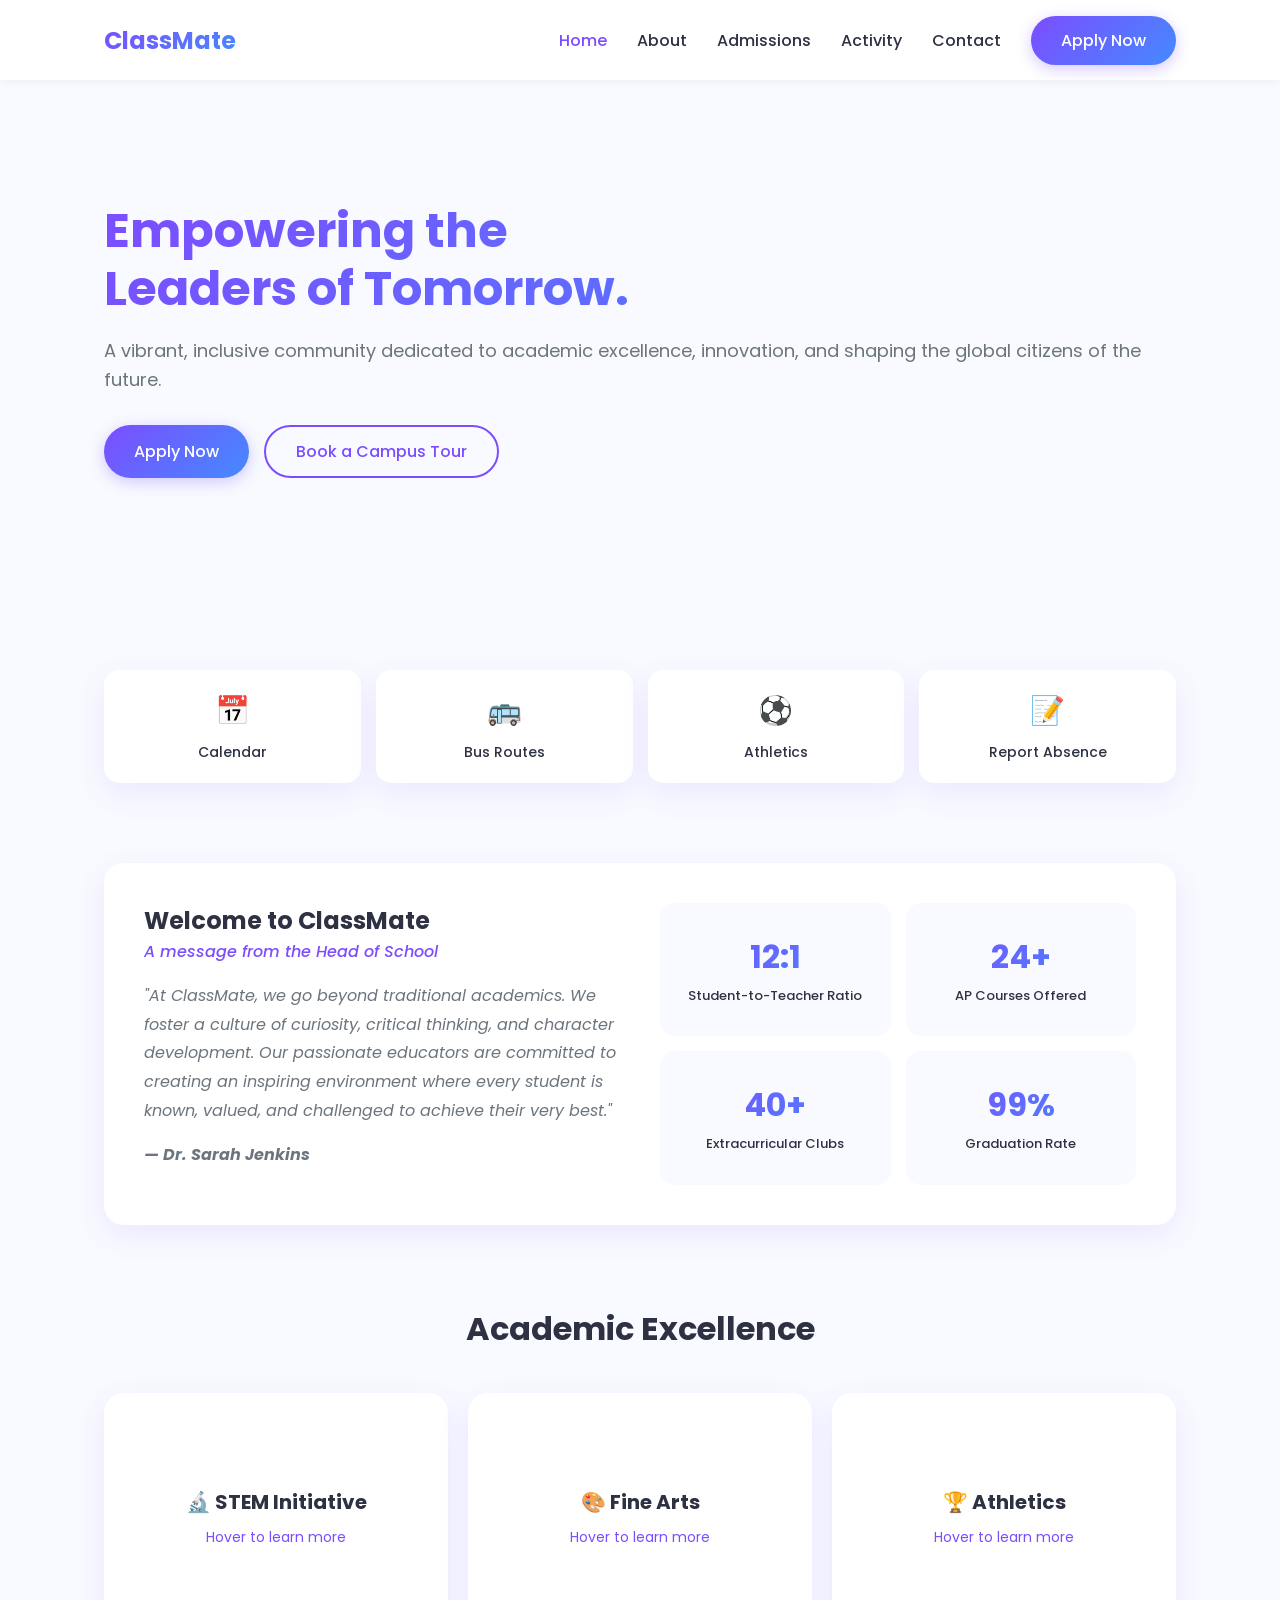
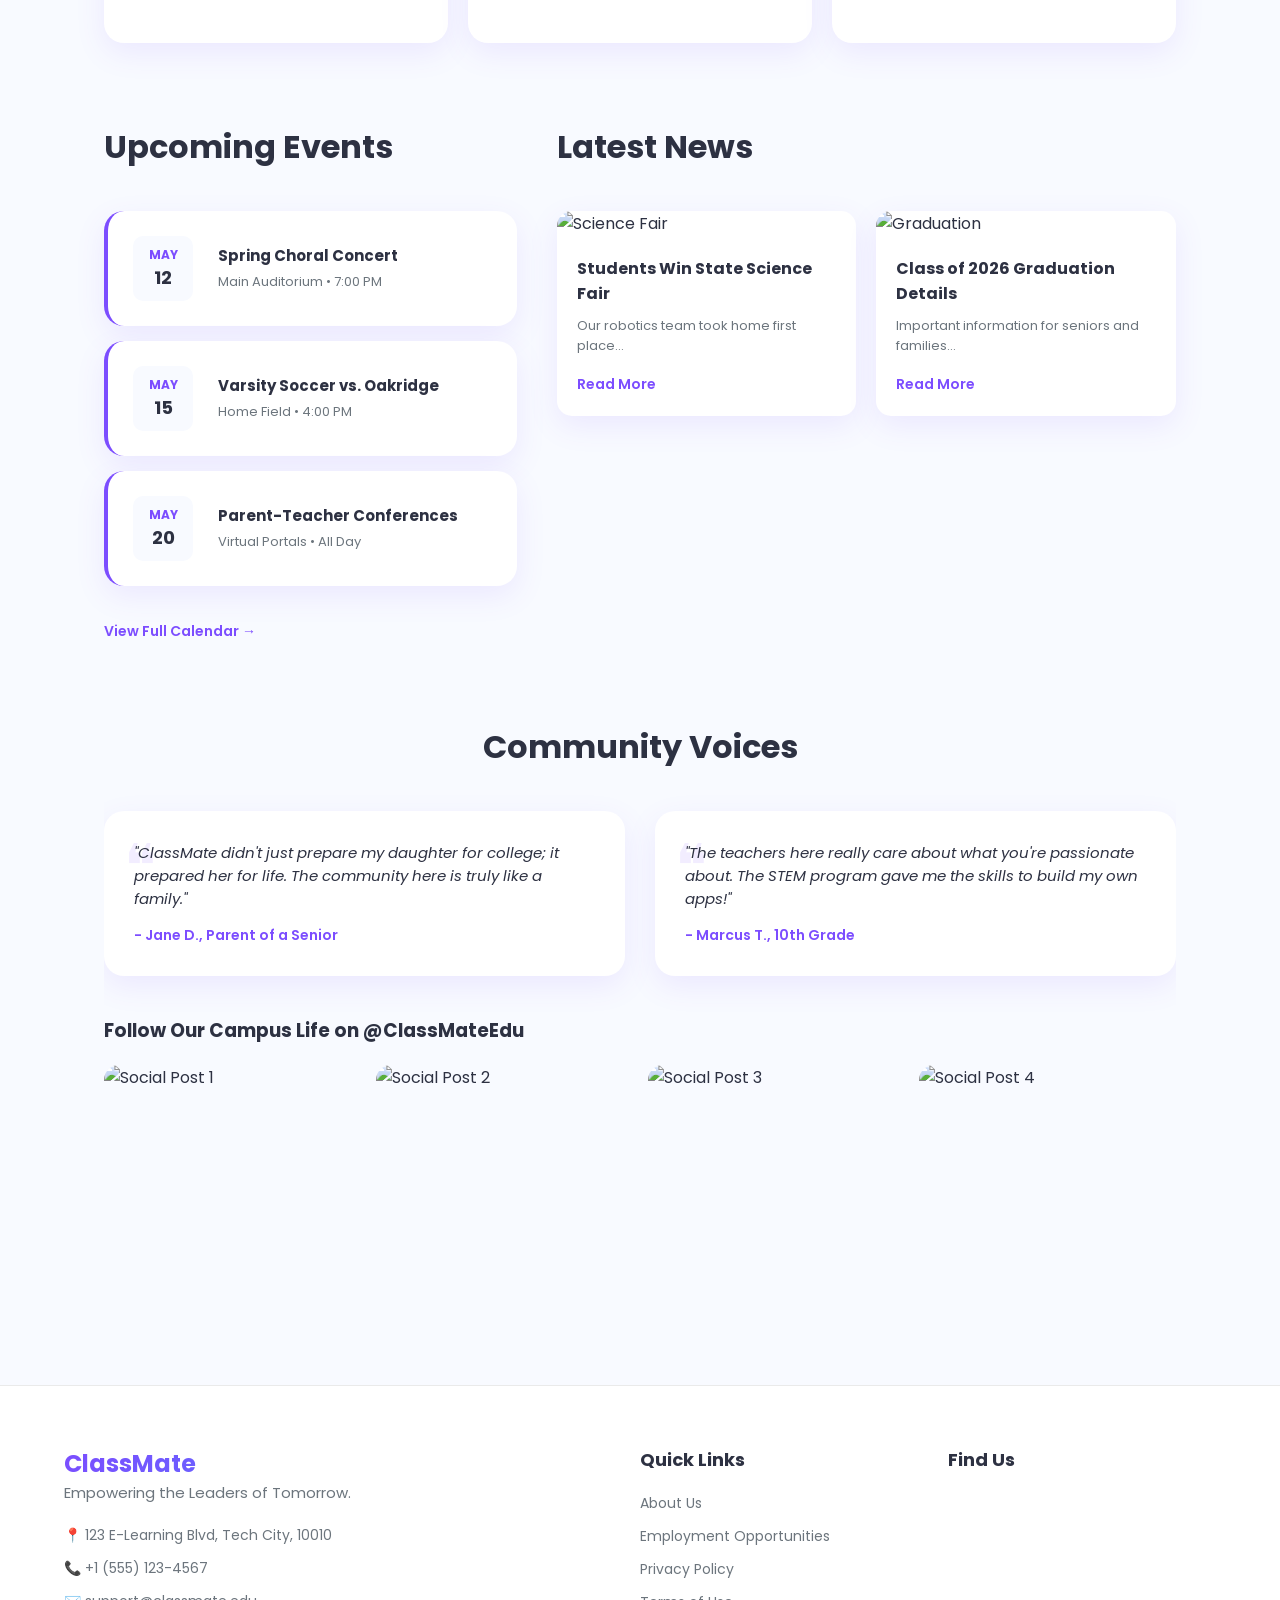
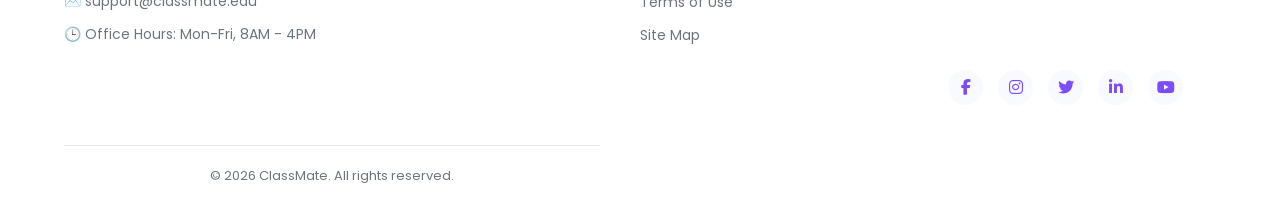
==== index.html @ 951ddb92 "Add files via upload" ====
<!DOCTYPE html>
<html lang="en">
<head>
    <meta charset="UTF-8">
    <meta name="viewport" content="width=device-width, initial-scale=1.0">
    <title>ClassMate | Home</title>
    <link href="https://fonts.googleapis.com/css2?family=Poppins:wght@300;400;500;600;700&display=swap" rel="stylesheet">
    <link rel="stylesheet" href="https://cdnjs.cloudflare.com/ajax/libs/font-awesome/6.4.0/css/all.min.css">
    <link rel="stylesheet" href="style.css">
</head>
<body>

    <header>
        
        
        <div class="main-nav">
            <a href="index.html" class="logo">ClassMate</a><br><br>
            <nav>
                <div class="hamburger" onclick="toggleMenu()">
                    <span></span><span></span><span></span>
                </div>
                <ul id="nav-menu">
                    <br><br><li><a href="index.html" class="nav-link active-link">Home</a></li>
                    <li><a href="about.html" class="nav-link">About</a></li>
                    <li><a href="apply.html" class="nav-link">Admissions</a></li>
                    <li><a href="activity.html" class="nav-link">Activity</a></li>
                    <li><a href="contact.html" class="nav-link">Contact</a></li>
                    <li><a href="apply.html" class="btn btn-primary">Apply Now</a></li>
                </ul>
            </nav>
        </div>
    </header>

    <main class="page-content">
        
        <section class="hero">
            <div class="hero-content">
                
                <br>
                <br>
                <h1>Empowering the<br>Leaders of Tomorrow.</h1>
                <p>A vibrant, inclusive community dedicated to academic excellence, innovation, and shaping the global citizens of the future.</p>
                <div class="hero-buttons">
                    <a href="apply.html" class="btn btn-primary">Apply Now</a>
                    <a href="contact.html" class="btn btn-outline">Book a Campus Tour</a>
                </div>
            </div>
          
        </section>

        <section class="quick-links-section">
            <div class="quick-links-grid">
                <a href="#" class="quick-link-card">
                    <span class="icon">📅</span>
                    <span>Calendar</span>
                </a>
                
                <a href="#" class="quick-link-card">
                    <span class="icon">🚌</span>
                    <span>Bus Routes</span>
                </a>
                <a href="#" class="quick-link-card">
                    <span class="icon">⚽</span>
                    <span>Athletics</span>
                </a>
                <a href="#" class="quick-link-card">
                    <span class="icon">📝</span>
                    <span>Report Absence</span>
                </a>
            </div>
        </section>

        <section class="welcome-stats-section">
            <div class="welcome-container">
                <div class="welcome-text-box">
                    <h2>Welcome to ClassMate</h2>
                    <p class="subtitle">A message from the Head of School</p>
                    <p>"At ClassMate, we go beyond traditional academics. We foster a culture of curiosity, critical thinking, and character development. Our passionate educators are committed to creating an inspiring environment where every student is known, valued, and challenged to achieve their very best."</p>
                    <p><strong>— Dr. Sarah Jenkins</strong></p>
                </div>
                <div class="stats-grid">
                    <div class="stat-card">
                        <h3>12:1</h3>
                        <p>Student-to-Teacher Ratio</p>
                    </div>
                    <div class="stat-card">
                        <h3>24+</h3>
                        <p>AP Courses Offered</p>
                    </div>
                    <div class="stat-card">
                        <h3>40+</h3>
                        <p>Extracurricular Clubs</p>
                    </div>
                    <div class="stat-card">
                        <h3>99%</h3>
                        <p>Graduation Rate</p>
                    </div>
                </div>
            </div>
        </section>

        <section class="programs-section">
            <h2 class="section-title">Academic Excellence</h2>
            <div class="programs-grid">
                <div class="flip-card">
                    <div class="flip-card-inner">
                        <div class="flip-card-front">
                            <h3>🔬 STEM Initiative</h3>
                            <p>Hover to learn more</p>
                        </div>
                        <div class="flip-card-back">
                            <p>State-of-the-art robotics labs, advanced coding classes, and integrated science curriculums preparing students for the tech-driven world.</p>
                        </div>
                    </div>
                </div>
                <div class="flip-card">
                    <div class="flip-card-inner">
                        <div class="flip-card-front">
                            <h3>🎨 Fine Arts</h3>
                            <p>Hover to learn more</p>
                        </div>
                        <div class="flip-card-back">
                            <p>Award-winning theater programs, digital design studios, and comprehensive music education to nurture creative expression.</p>
                        </div>
                    </div>
                </div>
                <div class="flip-card">
                    <div class="flip-card-inner">
                        <div class="flip-card-front">
                            <h3>🏆 Athletics</h3>
                            <p>Hover to learn more</p>
                        </div>
                        <div class="flip-card-back">
                            <p>Championship-winning teams, modern turf fields, and a focus on sportsmanship, teamwork, and physical wellness.</p>
                        </div>
                    </div>
                </div>
            </div>
        </section>

        <section class="news-events-section">
            <div class="news-events-container">
                <div class="events-col">
                    <h2 class="section-title" style="text-align: left;">Upcoming Events</h2>
                    <div class="event-item">
                        <div class="event-date">
                            <span class="month">MAY</span>
                            <span class="day">12</span>
                        </div>
                        <div class="event-details">
                            <h4>Spring Choral Concert</h4>
                            <p>Main Auditorium • 7:00 PM</p>
                        </div>
                    </div>
                    <div class="event-item">
                        <div class="event-date">
                            <span class="month">MAY</span>
                            <span class="day">15</span>
                        </div>
                        <div class="event-details">
                            <h4>Varsity Soccer vs. Oakridge</h4>
                            <p>Home Field • 4:00 PM</p>
                        </div>
                    </div>
                    <div class="event-item">
                        <div class="event-date">
                            <span class="month">MAY</span>
                            <span class="day">20</span>
                        </div>
                        <div class="event-details">
                            <h4>Parent-Teacher Conferences</h4>
                            <p>Virtual Portals • All Day</p>
                        </div>
                    </div>
                    <a href="#" class="read-more mt-20">View Full Calendar →</a>
                </div>

                <div class="news-col">
                    <h2 class="section-title" style="text-align: left;">Latest News</h2>
                    <div class="news-grid-small">
                        <div class="news-card">
                            <img src="https://images.unsplash.com/photo-1509062522246-3755977927d7?ixlib=rb-4.0.3&w=400&q=80" alt="Science Fair">
                            <div class="news-card-content">
                                <h4>Students Win State Science Fair</h4>
                                <p>Our robotics team took home first place...</p>
                                <a href="#" class="read-more">Read More</a>
                            </div>
                        </div>
                        <div class="news-card">
                            <img src="https://images.unsplash.com/photo-1544928147-79a2dbc1f389?ixlib=rb-4.0.3&w=400&q=80" alt="Graduation">
                            <div class="news-card-content">
                                <h4>Class of 2026 Graduation Details</h4>
                                <p>Important information for seniors and families...</p>
                                <a href="#" class="read-more">Read More</a>
                            </div>
                        </div>
                    </div>
                </div>
            </div>
        </section>

        <section id="student-life" class="social-proof-section">
            <h2 class="section-title">Community Voices</h2>
            <div class="testimonials-grid">
                <div class="testimonial-card">
                    <p class="quote">"ClassMate didn't just prepare my daughter for college; it prepared her for life. The community here is truly like a family."</p>
                    <p class="author">- Jane D., Parent of a Senior</p>
                </div>
                <div class="testimonial-card">
                    <p class="quote">"The teachers here really care about what you're passionate about. The STEM program gave me the skills to build my own apps!"</p>
                    <p class="author">- Marcus T., 10th Grade</p>
                </div>
            </div>

            <div class="social-feed">
                <h3>Follow Our Campus Life on @ClassMateEdu</h3>
                <div class="social-gallery">
                    <img src="https://images.unsplash.com/photo-1522202176988-66273c2fd55f?ixlib=rb-4.0.3&w=300&q=80" alt="Social Post 1">
                    <img src="https://images.unsplash.com/photo-1511632765486-a01980e01a18?ixlib=rb-4.0.3&w=300&q=80" alt="Social Post 2">
                    <img src="https://images.unsplash.com/photo-1526948128573-703ee1aeb6fa?ixlib=rb-4.0.3&w=300&q=80" alt="Social Post 3">
                    <img src="https://images.unsplash.com/photo-1427504494785-3a9ca7044f45?ixlib=rb-4.0.3&w=300&q=80" alt="Social Post 4">
                </div>
            </div>
        </section>
    </main>

    <footer class="main-footer">
        <div class="footer-container">
            <div class="footer-col">
                <div class="logo footer-logo">ClassMate</div>
                <p>Empowering the Leaders of Tomorrow.</p>
                <ul class="footer-contact mt-20">
                    <li>📍 123 E-Learning Blvd, Tech City, 10010</li>
                    <li>📞 +1 (555) 123-4567</li>
                    <li>✉️ support@classmate.edu</li>
                    <li>🕒 Office Hours: Mon-Fri, 8AM - 4PM</li>
                </ul>
            </div>

            <div class="footer-col">
                <h3>Quick Links</h3>
                <ul class="footer-links">
                    <li><a href="about.html">About Us</a></li>
                    <li><a href="apply.html">Employment Opportunities</a></li>
                    <li><a href="#">Privacy Policy</a></li>
                    <li><a href="#">Terms of Use</a></li>
                    <li><a href="#">Site Map</a></li>
                </ul>
            </div>

            <div class="footer-col">
                <h3>Find Us</h3>
                <div class="map-container">
                    <iframe src="https://www.google.com/maps/embed?pb=!1m18!1m12!1m3!1d3022.1!2d-73.98!3d40.75!2m3!1f0!2f0!3f0!3m2!1i1024!2i768!4f13.1!3m3!1m2!1s0x0%3A0x0!2zNDDCsDQ1JzAwLjAiTiA3M8KwNTgnMDAuMCJX!5e0!3m2!1sen!2sus!4v1600000000000!5m2!1sen!2sus" width="100%" height="150" style="border:0; border-radius: 10px;" allowfullscreen="" loading="lazy"></iframe>
               
                <div class="social-icons mt-20">
                    <a href="https://facebook.com/your-school-page" target="_blank" rel="noopener noreferrer" class="social-icon" aria-label="Facebook"><i class="fab fa-facebook-f"></i></a>
                    
                    <a href="https://instagram.com/your-school-profile" target="_blank" rel="noopener noreferrer" class="social-icon" aria-label="Instagram"><i class="fab fa-instagram"></i></a>
                    
                    <a href="https://twitter.com/your-school-profile" target="_blank" rel="noopener noreferrer" class="social-icon" aria-label="Twitter"><i class="fab fa-twitter"></i></a>
                    
                    <a href="https://linkedin.com/company/your-school-page" target="_blank" rel="noopener noreferrer" class="social-icon" aria-label="LinkedIn"><i class="fab fa-linkedin-in"></i></a>
                    
                    <a href="https://youtube.com/c/your-school-channel" target="_blank" rel="noopener noreferrer" class="social-icon" aria-label="YouTube"><i class="fab fa-youtube"></i></a>
                </div>
            </div>
        </div>
        <div class="footer-bottom">
            © 2026 ClassMate. All rights reserved.
        </div>
    </footer>

    <script src="script.js"></script>
</body>
</html>
---- style.css ----
/* === CSS VARIABLES === */
:root {
    --primary: #7C4DFF;
    --secondary: #448AFF;
    --primary-dark: #5e35b1;
    --gradient: linear-gradient(135deg, var(--primary), var(--secondary));
    --bg-color: #F8FAFF;
    --text-dark: #2D3142;
    --text-light: #6C757D;
    --white: #FFFFFF;
    --shadow: 0 10px 30px rgba(124, 77, 255, 0.1);
    --shadow-hover: 0 15px 40px rgba(124, 77, 255, 0.2);
    --transition: all 0.3s ease;
}

/* === GLOBAL STYLES & LAYOUT FIXES === */
* {
    margin: 0;
    padding: 0;
    box-sizing: border-box;
    font-family: 'Poppins', sans-serif;
}

html, body {
    background-color: var(--bg-color);
    color: var(--text-dark);
    /* Strict overflow hiding prevents horizontal scrolling on mobile/iOS */
    overflow-x: hidden; 
    width: 100%;
    max-width: 100vw; 
    display: flex;
    flex-direction: column;
    min-height: 100vh;
}

img, iframe {
    max-width: 100%;
    height: auto;
}

a { text-decoration: none; color: inherit; }
ul { list-style: none; }
.mt-20 { margin-top: 20px; }

/* === BUTTONS === */
.btn {
    display: inline-flex;
    align-items: center;
    justify-content: center;
    padding: 12px 30px;
    border-radius: 50px;
    font-weight: 500;
    cursor: pointer;
    border: none;
    transition: var(--transition);
    text-align: center;
}

.btn-primary {
    background: var(--gradient);
    color: var(--white);
    box-shadow: 0 4px 15px rgba(124, 77, 255, 0.3);
}

.btn-primary:hover {
    transform: translateY(-3px);
    box-shadow: 0 8px 25px rgba(124, 77, 255, 0.5);
}

.btn-outline {
    background: transparent;
    color: var(--primary);
    border: 2px solid var(--primary);
}

.btn-outline:hover {
    background: var(--primary);
    color: var(--white);
}

/* === HEADER & NAVIGATION === */
header {
    position: fixed;
    top: 0;
    left: 0;
    width: 100%;
    z-index: 1000;
    background: rgba(255, 255, 255, 0.95);
    backdrop-filter: blur(10px);
    box-shadow: 0 2px 10px rgba(0, 0, 0, 0.05);
}

/* Utility Top Bar */
.top-bar {
    background: var(--primary-dark);
    color: var(--white);
    padding: 8px 5%;
    font-size: 13px;
}

.top-bar-content {
    display: flex;
    justify-content: space-between;
    align-items: center;
    max-width: 1200px;
    margin: 0 auto;
}

.lang-search span { margin-right: 15px; cursor: pointer; }
.portals a { margin-left: 15px; font-weight: 500; }
.portals a:hover { text-decoration: underline; }

/* Main Nav */
.main-nav {
    padding: 15px 5%;
    display: flex;
    justify-content: space-between;
    align-items: center;
    max-width: 1200px;
    margin: 0 auto;
}

.logo {
    font-size: 24px;
    font-weight: 700;
    background: var(--gradient);
    -webkit-background-clip: text;
    -webkit-text-fill-color: transparent;
}

nav ul { display: flex; gap: 30px; align-items: center; }
nav ul li a {
    font-weight: 500;
    color: var(--text-dark);
    transition: var(--transition);
}
nav ul li a:hover, nav ul li a.active-link { color: var(--primary); }

.hamburger {
    display: none;
    cursor: pointer;
    flex-direction: column;
    gap: 5px;
}
.hamburger span {
    width: 25px; height: 3px;
    background: var(--text-dark);
    border-radius: 5px;
    transition: var(--transition);
}

/* === MAIN CONTENT === */
main {
    flex-grow: 1;
    margin-top: 110px; /* Accounts for top bar + main nav on desktop */
    width: 100%;
}

.page-content {
    padding: 0 5% 40px 5%;
    max-width: 1200px;
    margin: 0 auto;
    animation: fadeIn 0.5s ease-in-out;
}

@keyframes fadeIn {
    from { opacity: 0; transform: translateY(10px); }
    to { opacity: 1; transform: translateY(0); }
}

.section-title {
    text-align: center;
    font-size: 32px;
    margin-bottom: 40px;
    color: var(--text-dark);
}

/* === 2. HERO SECTION === */
.hero {
    display: flex;
    align-items: center;
    justify-content: space-between;
    min-height: 70vh;
    position: relative;
    margin-bottom: 40px;
    gap: 40px; /* Prevents text from hitting image */
}

.hero-content { flex: 1; }
.hero-content h1 {
    font-size: 48px; line-height: 1.2;
    margin-bottom: 20px;
    background: var(--gradient);
    -webkit-background-clip: text;
    -webkit-text-fill-color: transparent;
}
.hero-content p {
    color: var(--text-light); font-size: 18px;
    margin-bottom: 30px; line-height: 1.6;
}
.hero-buttons { display: flex; gap: 15px; flex-wrap: wrap; }
.hero-image { flex: 1; display: flex; justify-content: center; width: 100%; }

.hero-img-container {
    width: 100%; 
    max-width: 550px; 
    border-radius: 20px;
    overflow: hidden;
    box-shadow: var(--shadow);
    transition: transform 0.3s ease;
}

.hero-img-container:hover {
    transform: translateY(-10px);
}

.hero-img-container img {
    width: 100%; 
    height: 100%;
    display: block;
    object-fit: cover;
}

/* === 3. QUICK LINKS === */
.quick-links-section { margin-bottom: 80px; }
.quick-links-grid {
    display: grid;
    /* Adapts perfectly to screen width */
    grid-template-columns: repeat(auto-fit, minmax(130px, 1fr));
    gap: 15px;
}
.quick-link-card {
    background: var(--white);
    padding: 20px 10px;
    border-radius: 15px;
    text-align: center;
    box-shadow: var(--shadow);
    transition: var(--transition);
    display: flex; flex-direction: column; align-items: center; justify-content: center;
    font-weight: 500; color: var(--text-dark);
    font-size: 14px;
}
.quick-link-card .icon { font-size: 28px; margin-bottom: 10px; }
.quick-link-card:hover {
    transform: translateY(-5px);
    box-shadow: var(--shadow-hover);
    color: var(--primary);
}

/* === 4. WELCOME & STATS === */
.welcome-stats-section { margin-bottom: 80px; }
.welcome-container {
    display: flex; gap: 40px;
    background: var(--white);
    padding: 40px; border-radius: 20px;
    box-shadow: var(--shadow);
}
.welcome-text-box { flex: 1; }
.welcome-text-box .subtitle { color: var(--primary); font-weight: 500; margin-bottom: 15px; }
.welcome-text-box p { color: var(--text-light); line-height: 1.8; margin-bottom: 15px; font-style: italic;}

.stats-grid {
    flex: 1; display: grid;
    grid-template-columns: 1fr 1fr; gap: 15px;
}
.stat-card {
    background: var(--bg-color);
    padding: 20px; border-radius: 15px; text-align: center;
    display: flex; flex-direction: column; justify-content: center;
}
.stat-card h3 {
    font-size: 32px; margin-bottom: 5px;
    background: var(--gradient);
    -webkit-background-clip: text; -webkit-text-fill-color: transparent;
}
.stat-card p { font-size: 13px; color: var(--text-dark); font-weight: 500; }

/* === 6. ACADEMIC PROGRAMS === */
.programs-section { margin-bottom: 80px; }
.programs-grid { display: grid; grid-template-columns: repeat(3, 1fr); gap: 20px; }

.flip-card {
    background-color: transparent;
    height: 250px;
    perspective: 1000px;
}
.flip-card-inner {
    position: relative; width: 100%; height: 100%;
    text-align: center; transition: transform 0.6s;
    transform-style: preserve-3d;
}
.flip-card:hover .flip-card-inner { transform: rotateY(180deg); }
.flip-card-front, .flip-card-back {
    position: absolute; width: 100%; height: 100%;
    -webkit-backface-visibility: hidden; backface-visibility: hidden;
    border-radius: 20px; padding: 25px;
    display: flex; flex-direction: column; justify-content: center; align-items: center;
    box-shadow: var(--shadow);
}
.flip-card-front { background: var(--white); color: var(--text-dark); }
.flip-card-front h3 { font-size: 20px; margin-bottom: 10px; }
.flip-card-front p { color: var(--primary); font-size: 14px; }
.flip-card-back {
    background: var(--gradient); color: white;
    transform: rotateY(180deg);
    font-size: 14px; line-height: 1.6;
}

/* === 5. NEWS & EVENTS === */
.news-events-section { margin-bottom: 80px; }
.news-events-container { display: grid; grid-template-columns: 1fr 1.5fr; gap: 40px; }

.event-item {
    display: flex; gap: 15px; align-items: center;
    background: var(--white); padding: 15px;
    border-radius: 15px; margin-bottom: 15px;
    box-shadow: 0 4px 15px rgba(0,0,0,0.03);
    border-left: 4px solid var(--primary);
}
.event-date {
    background: var(--bg-color); padding: 10px; border-radius: 10px;
    text-align: center; min-width: 60px;
}
.event-date .month { display: block; font-size: 12px; color: var(--primary); font-weight: 700; }
.event-date .day { display: block; font-size: 18px; color: var(--text-dark); font-weight: 700; }
.event-details h4 { margin-bottom: 5px; color: var(--text-dark); font-size: 15px; }
.event-details p { font-size: 13px; color: var(--text-light); }

.news-grid-small { display: grid; grid-template-columns: 1fr 1fr; gap: 20px; }
.news-card {
    background: var(--white); border-radius: 15px; overflow: hidden;
    box-shadow: var(--shadow); transition: var(--transition);
}
.news-card:hover { transform: translateY(-5px); }
.news-card img { width: 100%; height: 150px; object-fit: cover; }
.news-card-content { padding: 20px; }
.news-card-content h4 { margin-bottom: 10px; font-size: 16px; }
.news-card-content p { font-size: 13px; color: var(--text-light); margin-bottom: 15px; }

.read-more { color: var(--primary); font-weight: 600; font-size: 14px; display: inline-block; }
.read-more:hover { text-decoration: underline; }

/* === 7. SOCIAL PROOF === */
.social-proof-section { margin-bottom: 80px; width: 100%; overflow: hidden; }
.testimonials-grid { display: grid; grid-template-columns: 1fr 1fr; gap: 30px; margin-bottom: 40px; }
.testimonial-card {
    background: var(--white); padding: 30px; border-radius: 20px;
    box-shadow: var(--shadow); position: relative;
}
.testimonial-card::before {
    content: "❝"; position: absolute; top: 10px; left: 20px;
    font-size: 60px; color: rgba(124, 77, 255, 0.1);
}
.testimonial-card .quote { font-size: 15px; font-style: italic; color: var(--text-dark); margin-bottom: 15px; position: relative; z-index: 1;}
.testimonial-card .author { font-weight: 600; color: var(--primary); font-size: 14px;}

.social-feed { width: 100%; }
.social-gallery {
    display: grid; grid-template-columns: repeat(4, 1fr); gap: 15px; margin-top: 20px; width: 100%;
}
.social-gallery img {
    width: 100%; height: 200px; object-fit: cover; border-radius: 15px;
    transition: var(--transition); cursor: pointer;
}
.social-gallery img:hover { filter: brightness(0.8); }

/* === 8. FOOTER EXPANDED === */
.main-footer {
    background: var(--white); padding: 60px 5% 20px 5%;
    border-top: 1px solid #EAEAEA; margin-top: auto; width: 100%;
}
.footer-container {
    display: grid; grid-template-columns: 2fr 1fr 1fr; gap: 40px; margin-bottom: 40px;
    max-width: 1200px; margin: 0 auto;
}
.footer-col h3 { margin-bottom: 20px; color: var(--text-dark); font-size: 18px; }
.footer-col p { color: var(--text-light); line-height: 1.6; font-size: 15px; }
.footer-links li, .footer-contact li { margin-bottom: 12px; color: var(--text-light); font-size: 14px; }
.footer-links li a:hover { color: var(--primary); padding-left: 5px; transition: var(--transition); }

.map-container iframe { width: 100%; max-width: 100%; }

.social-icons { display: flex; gap: 15px; }
.social-icon {
    width: 35px; height: 35px; border-radius: 50%;
    background: var(--bg-color); display: flex; align-items: center; justify-content: center;
    color: var(--primary); font-weight: bold; transition: var(--transition);
}
.social-icon:hover { background: var(--gradient); color: var(--white); transform: translateY(-3px); }

.footer-bottom { text-align: center; padding-top: 20px; border-top: 1px solid #EAEAEA; color: var(--text-light); font-size: 13px; }

/* =========================================
   📱 REDESIGNED MOBILE VIEW (THE FIX)
   ========================================= */

/* TABLETS & SMALL LAPTOPS */
@media (max-width: 1024px) {
    .welcome-container { flex-direction: column; gap: 40px;}
    .news-events-container { grid-template-columns: 1fr; }
    .programs-grid { grid-template-columns: repeat(2, 1fr); }
    .social-gallery { grid-template-columns: repeat(2, 1fr); }
    .hero { flex-direction: column; text-align: center; }
    .hero-content h1 { font-size: 56px; }
    .hero-content p { max-width: 100%; }
    .hero-buttons { justify-content: center; }
    .hero-image { justify-content: center; }
    .contact-layout, .map-grid { grid-template-columns: 1fr; }
}

/* PHONES & SMALL TABLETS (max-width: 768px) */
@media (max-width: 768px) {
    /* 1. Hide Top Bar to save space */
    .top-bar { display: none; } 
    
    /* 2. Lock header size & Push main content down to fix the overlap */
    header { padding: 10px 5%; background: var(--white); }
    .main-nav { padding: 10px 0; }
    .logo { font-size: 28px; }
    main { margin-top: 100px; } 
    
    /* 3. Fix the Mobile Menu Dropdown */
    .hamburger { display: flex; }
    nav ul {
        position: absolute; 
        top: 100%; /* Forces menu to open exactly below header */
        left: 0; 
        width: 100%;
        background: var(--white); 
        flex-direction: column; 
        gap: 0;
        box-shadow: 0 10px 20px rgba(0,0,0,0.1);
        clip-path: polygon(0 0, 100% 0, 100% 0, 0 0);
        transition: var(--transition); 
        box-sizing: border-box;
    }
    nav ul.show { clip-path: polygon(0 0, 100% 0, 100% 100%, 0% 100%); }
    nav ul li { width: 100%; text-align: center; }
    nav ul li a { display: block; padding: 15px; border-bottom: 1px solid #eee; font-size: 18px; }

    /* 4. Downscale the Hero Section */
    .hero { gap: 30px; padding: 20px 0 50px 0; }
    .hero-content h1 { font-size: 38px; margin-bottom: 15px; }
    .hero-content p { font-size: 16px; margin-bottom: 25px; margin-left: auto; margin-right: auto; }
    .hero-img-container { min-height: 300px; border-radius: 20px; }
    .hero-buttons .btn { padding: 14px 28px; font-size: 16px; }

    /* 5. Downscale Containers & Fonts */
    .section-title { font-size: 30px; margin-bottom: 30px; }
    .page-content { padding: 30px 5%; }
    
    .welcome-container { padding: 30px 20px; gap: 30px; }
    .welcome-text-box h2 { font-size: 28px; }
    .welcome-text-box .subtitle { font-size: 18px; }
    .welcome-text-box p { font-size: 16px; }
    .stat-card h3 { font-size: 38px; }
    .stat-card p { font-size: 14px; }

    /* 6. Stack All Grids into 1 Column */
    .programs-grid, .news-events-container, .news-grid-small, .testimonials-grid { 
        grid-template-columns: 1fr; 
        gap: 25px;
    }
    
    .flip-card { height: 280px; }
    .flip-card-front h3 { font-size: 24px; }
    .flip-card-back { font-size: 16px; }

    .testimonial-card { padding: 30px; }
    .testimonial-card .quote { font-size: 18px; }

    /* 7. Center the Footer */
    .footer-container { grid-template-columns: 1fr; text-align: center; gap: 40px;}
    .social-icons { justify-content: center; }
    .footer-col h3 { font-size: 22px; margin-bottom: 15px; }
    .footer-col p, .footer-links li { font-size: 16px; }
    .main-footer { padding: 50px 5% 20px 5%; }

    .form-grid-2 { grid-template-columns: 1fr; }
    .contact-hero { padding: 60px 20px; border-radius: 20px; }
    .contact-hero-content h1 { font-size: 42px; }
    .form-card { padding: 30px 20px; }
    .faq-banner { padding: 40px 20px; }

    .grid-3 { grid-template-columns: 1fr; gap: 20px; }
    .inquiry-body { padding: 30px 20px; }

    /* FORCE MAP HEIGHT ON MOBILE */
    .map-embed {
        height: 250px !important; 
        min-height: 250px !important;
        display: block;
        margin-bottom: 20px;
    }
    
    .map-embed iframe {
        height: 250px !important; 
        width: 100% !important;
    }
    /* =========================================
       EXPLICIT MOBILE ORDER FOR CONTACT CARDS
       ========================================= */
    .contact-layout {
        display: flex !important;
        flex-direction: column !important;
    }
    
    /* This temporarily removes the column wrappers on mobile so we can reorder the boxes inside */
    .contact-info-col, .contact-form-col {
        display: contents !important; 
    }
    
    /* 1. Get in Touch (Top) */
    .info-card:not(.hours-card) { 
        order: 1 !important; 
        margin-bottom: 30px !important;
    }
    
    /* 2. Office Hours (Middle) */
    .hours-card { 
        order: 2 !important; 
        margin-bottom: 30px !important;
    }
    
    /* 3. Send Us a Message Form (Bottom / Under Office Hours) */
    .form-card { 
        order: 3 !important; 
        margin-bottom: 0 !important;
    }
}

/* VERY SMALL PHONES (max-width: 480px) */
@media (max-width: 480px) {
    .hero-content h1 { font-size: 32px; }
    .stats-grid { grid-template-columns: 1fr; gap: 15px; }
    .quick-links-grid { grid-template-columns: 1fr 1fr; }
    .social-gallery { grid-template-columns: 1fr; }
    .hero-buttons { flex-direction: column; width: 100%; }
    .hero-buttons .btn { width: 100%; }
    .split-container { grid-template-columns: 1fr; }
    .activity-hero { flex-direction: column; text-align: center; }
}
/* =========================================
   ACTIVITY PAGE STYLES
   ========================================= */

/* Activity Hero */
.activity-hero {
    display: flex; align-items: center; justify-content: space-between; gap: 60px;
    padding: 60px 0; margin-bottom: 80px;
}
.activity-hero-content { flex: 1; }
.activity-hero-content h1 { font-size: 64px; line-height: 1.1; margin-bottom: 25px; color: var(--text-dark); font-weight: 800; }
.activity-hero-content p { font-size: 22px; color: var(--text-light); line-height: 1.6; }

.activity-hero-images {
    flex: 1; position: relative; height: 500px;
}
.activity-hero-images img { border-radius: 20px; box-shadow: var(--shadow); position: absolute; object-fit: cover; }
.img-main { width: 70%; height: 350px; right: 0; top: 50px; z-index: 2; }
.img-sub-1 { width: 50%; height: 250px; left: 0; bottom: 0; z-index: 3; border: 10px solid var(--bg-color); }
.img-sub-2 { width: 40%; height: 200px; top: 0; left: 10%; z-index: 1; opacity: 0.8; }

/* Filter Controls */
.section-header.center { text-align: center; margin-bottom: 50px; }
.section-subtitle { font-size: 20px; color: var(--text-light); }

.filter-controls {
    display: flex; justify-content: center; gap: 15px; flex-wrap: wrap;
    margin-bottom: 50px;
}
.filter-btn {
    padding: 12px 25px; border-radius: 50px; border: none;
    background: var(--white); color: var(--text-light); font-weight: 600; font-size: 16px;
    cursor: pointer; box-shadow: 0 4px 10px rgba(0,0,0,0.05); transition: var(--transition);
}
.filter-btn:hover, .filter-btn.active {
    background: var(--primary); color: var(--white); transform: translateY(-3px); box-shadow: 0 8px 20px rgba(124, 77, 255, 0.3);
}

/* Activity Cards */
.activity-grid {
    display: grid; grid-template-columns: repeat(auto-fill, minmax(350px, 1fr)); gap: 40px;
    margin-bottom: 100px;
}
.activity-card {
    background: var(--white); border-radius: 25px; overflow: hidden;
    box-shadow: var(--shadow); transition: var(--transition); display: flex; flex-direction: column;
}
.activity-card:hover { transform: translateY(-10px); box-shadow: var(--shadow-hover); }

.card-img-wrapper { position: relative; height: 220px; }
.card-img-wrapper img { width: 100%; height: 100%; object-fit: cover; }
.category-tag {
    position: absolute; top: 20px; right: 20px;
    background: rgba(255, 255, 255, 0.9); backdrop-filter: blur(5px);
    color: var(--primary-dark); font-size: 13px; font-weight: 700;
    padding: 8px 15px; border-radius: 50px; text-transform: uppercase; letter-spacing: 0.5px;
}

.activity-card-content { padding: 35px; display: flex; flex-direction: column; flex-grow: 1; }
.activity-card-content h3 { font-size: 26px; margin-bottom: 15px; color: var(--text-dark); font-weight: 700; }
.activity-card-content p { font-size: 16px; color: var(--text-light); line-height: 1.6; flex-grow: 1; }

.btn-text { background: transparent; border: none; color: var(--primary); font-weight: 700; font-size: 16px; cursor: pointer; text-align: left; padding: 0; transition: var(--transition); }
.btn-text:hover { color: var(--secondary); transform: translateX(5px); }
.mt-15 { margin-top: 20px; }

/* Hide filtered items */
.filter-item.hide { display: none; }

/* Split Section (Spotlight & Calendar) */
/* Split Section (Stacked Vertically) */
.split-section { margin-bottom: 120px; }
.split-container { 
    display: grid; 
    grid-template-columns: 1fr; /* Forces them to stack one under the other */
    gap: 60px; 
    max-width: 800px; /* Prevents the boxes from stretching too wide on desktop */
    margin: 0 auto; /* Centers the whole section on the screen */
}
.left-align { text-align: left; margin-bottom: 30px; font-size: 36px; }

.spotlight-card {
    background: var(--white); border-radius: 30px; padding: 40px;
    box-shadow: var(--shadow); display: flex; flex-direction: column; gap: 25px;
}
.spotlight-img { width: 100%; height: 250px; object-fit: cover; border-radius: 20px; }
.spotlight-text .quote { font-size: 20px; font-style: italic; line-height: 1.6; margin-bottom: 20px; color: var(--text-dark); }
.spotlight-text .author { font-weight: 700; font-size: 18px; color: var(--primary); }
.spotlight-text .author span { font-weight: 400; font-size: 15px; color: var(--text-light); }

.event-list { display: flex; flex-direction: column; gap: 20px; }
.event-item {
    display: flex; gap: 25px; align-items: center; background: var(--white); padding: 25px;
    border-radius: 20px; box-shadow: var(--shadow); transition: var(--transition); position: relative; overflow: hidden;
}
.event-item:hover { transform: translateX(10px); }
.event-tag { position: absolute; top: 25px; right: 25px; font-size: 12px; font-weight: 600; color: var(--secondary); background: rgba(68, 138, 255, 0.1); padding: 5px 12px; border-radius: 20px; }

/* How to Join Section */
.join-section { margin-bottom: 80px; }
.join-container {
    background: var(--gradient); border-radius: 40px; padding: 80px 60px;
    color: var(--white); box-shadow: var(--shadow-hover); position: relative; overflow: hidden;
}
/* Background pattern for Join section */
.join-container::before { content: ''; position: absolute; top: -50%; right: -10%; width: 500px; height: 500px; background: rgba(255,255,255,0.1); border-radius: 50%; }
.join-text { position: relative; z-index: 2; max-width: 800px; }
.join-text h2 { font-size: 48px; margin-bottom: 20px; font-weight: 800; }
.join-text p { font-size: 20px; margin-bottom: 30px; line-height: 1.6; opacity: 0.9; }
.join-steps { margin-bottom: 40px; }
.join-steps li { font-size: 18px; margin-bottom: 15px; background: rgba(255,255,255,0.15); padding: 15px 25px; border-radius: 15px; display: inline-block; width: 100%; }
.join-actions { display: flex; gap: 20px; flex-wrap: wrap; }

/* Modal Overlay */
.modal-overlay {
    position: fixed; top: 0; left: 0; width: 100%; height: 100%;
    background: rgba(0, 0, 0, 0.6); backdrop-filter: blur(5px);
    display: flex; justify-content: center; align-items: center;
    z-index: 2000; opacity: 0; visibility: hidden; transition: var(--transition);
}
.modal-overlay.active { opacity: 1; visibility: visible; }

.modal-content {
    background: var(--white); width: 90%; max-width: 700px;
    border-radius: 30px; overflow: hidden; position: relative;
    transform: translateY(50px); transition: transform 0.4s cubic-bezier(0.175, 0.885, 0.32, 1.275);
    box-shadow: 0 20px 60px rgba(0,0,0,0.2);
}
.modal-overlay.active .modal-content { transform: translateY(0); }

.close-modal { position: absolute; top: 20px; right: 25px; font-size: 36px; border: none; background: transparent; cursor: pointer; color: var(--white); z-index: 10; line-height: 1; }

.modal-header { background: var(--gradient); padding: 40px 40px; color: var(--white); position: relative; }
.modal-tag { display: inline-block; background: rgba(255,255,255,0.2); padding: 6px 15px; border-radius: 20px; font-size: 14px; font-weight: 600; margin-bottom: 15px; }
.modal-header h2 { font-size: 36px; font-weight: 800; }

.modal-body { padding: 40px; }
.modal-info-grid { display: grid; grid-template-columns: 1.5fr 1fr; gap: 40px; }
.modal-body h4 { font-size: 20px; color: var(--primary-dark); margin-bottom: 15px; }
.modal-body p { font-size: 16px; color: var(--text-light); line-height: 1.6; }

.modal-logistics { background: var(--bg-color); padding: 25px; border-radius: 20px; }
.modal-logistics p { margin-bottom: 12px; color: var(--text-dark); font-size: 15px; }
.modal-logistics p:last-child { margin-bottom: 0; }

.modal-achievements ul { list-style-type: disc; padding-left: 20px; color: var(--text-light); font-size: 16px; }
.modal-achievements li { margin-bottom: 8px; }

.modal-footer { padding: 30px 40px; border-top: 1px solid #EAEAEA; background: #FAFAFA; text-align: right; }
/* =========================================
   ABOUT PAGE STYLES
   ========================================= */

/* About Hero */
.about-hero {
    display: flex; flex-direction: column; align-items: center; text-align: center;
    padding: 60px 0; margin-bottom: 80px;
}
.about-hero-content h1 { font-size: 64px; font-weight: 800; color: var(--text-dark); margin-bottom: 20px; line-height: 1.1; }
.about-hero-content p { font-size: 22px; color: var(--text-light); max-width: 800px; margin: 0 auto 40px auto; }
.about-hero-image { width: 100%; height: 500px; border-radius: 30px; overflow: hidden; box-shadow: var(--shadow); }
.about-hero-image img { width: 100%; height: 100%; object-fit: cover; }

/* Mission & Vision */
.mvv-section { margin-bottom: 100px; }
.mission-vision-grid { display: grid; grid-template-columns: 1fr 1fr; gap: 30px; margin-bottom: 60px; }
.mv-card { background: var(--white); padding: 50px; border-radius: 25px; box-shadow: var(--shadow); text-align: center; }
.mv-card .icon { font-size: 50px; display: block; margin-bottom: 20px; }
.mv-card h2 { font-size: 32px; color: var(--primary); margin-bottom: 15px; }

/* Values */
.values-grid { display: grid; grid-template-columns: repeat(4, 1fr); gap: 25px; }
.value-item { background: var(--bg-color); padding: 30px; border-radius: 20px; text-align: center; transition: var(--transition); border: 2px solid transparent; }
.value-item:hover { border-color: var(--primary); transform: translateY(-5px); }
.value-icon { font-size: 40px; margin-bottom: 15px; }
.value-item h3 { font-size: 22px; margin-bottom: 10px; color: var(--text-dark); }

/* Principal Welcome */
.principal-welcome { margin-bottom: 100px; background: var(--white); padding: 80px 5%; border-radius: 30px; box-shadow: var(--shadow); }
.welcome-flex { display: flex; align-items: center; gap: 60px; }
.principal-image { flex: 1; height: 500px; border-radius: 20px; overflow: hidden; }
.principal-image img { width: 100%; height: 100%; object-fit: cover; }
.welcome-letter { flex: 1.5; }
.welcome-letter p { font-size: 20px; color: var(--text-light); line-height: 1.8; font-style: italic; margin-bottom: 30px; }
.signature-box { border-top: 1px solid #EEE; padding-top: 20px; }
.signature-text { font-family: 'Dancing Script', cursive; font-size: 32px !important; color: var(--primary) !important; margin-bottom: 5px !important; }

/* Timeline */
.history-timeline { padding: 80px 0; margin-bottom: 100px; position: relative; }
.timeline { position: relative; max-width: 1200px; margin: 0 auto; }
.timeline::after { content: ''; position: absolute; width: 6px; background-color: var(--primary); top: 0; bottom: 0; left: 50%; margin-left: -3px; border-radius: 10px; }
.timeline-container { padding: 10px 40px; position: relative; width: 50%; }
.timeline-container::after { content: ''; position: absolute; width: 25px; height: 25px; right: -17px; background-color: var(--white); border: 4px solid var(--primary); top: 15px; border-radius: 50%; z-index: 1; }
.right { left: 50%; }
.right::after { left: -17px; }
.timeline-content { padding: 30px; background-color: var(--white); border-radius: 20px; box-shadow: var(--shadow); }
.timeline-content h2 { color: var(--primary); margin-bottom: 10px; font-size: 32px; }

/* Stats Large */
.fast-facts { margin-bottom: 100px; text-align: center; }
.stats-grid-large { display: flex; justify-content: center; flex-wrap: wrap; gap: 30px; }
.stat-box { background: var(--white); padding: 40px; border-radius: 20px; box-shadow: var(--shadow); min-width: 200px; flex: 1; }
.stat-box h3 { font-size: 48px; color: var(--primary); font-weight: 800; margin-bottom: 5px; }

/* Trust Logos */
.trust-section { margin-bottom: 100px; }
.logo-grid { display: flex; justify-content: center; align-items: center; gap: 50px; flex-wrap: wrap; opacity: 0.6; }
.trust-logo { font-weight: 700; color: var(--text-light); font-size: 20px; border: 2px dashed #CCC; padding: 15px 25px; border-radius: 10px; }

/* About CTA */
.about-cta { margin-bottom: 80px; }
.cta-card { background: var(--gradient); padding: 80px; border-radius: 30px; text-align: center; color: var(--white); }
.cta-card h2 { font-size: 48px; margin-bottom: 20px; font-weight: 800; }
.cta-card p { font-size: 22px; margin-bottom: 40px; opacity: 0.9; }
.cta-buttons { display: flex; justify-content: center; gap: 20px; }

/* Responsive About Page */
@media (max-width: 1024px) {
    .welcome-flex, .mission-vision-grid { flex-direction: column; grid-template-columns: 1fr; }
    .values-grid { grid-template-columns: 1fr 1fr; }
    .timeline::after { left: 31px; }
    .timeline-container { width: 100%; padding-left: 70px; padding-right: 25px; }
    .timeline-container::after { left: 15px; }
    .right { left: 0%; }
}
/* =========================================
   CONTACT PAGE STYLES
   ========================================= */

/* Contact Hero */
.contact-hero {
    background: url('https://images.unsplash.com/photo-1541339907198-e08756dee03f?ixlib=rb-4.0.3&auto=format&fit=crop&w=1600&q=80') center/cover;
    border-radius: 30px; margin-bottom: 80px; position: relative; overflow: hidden;
    padding: 100px 50px; text-align: center;
}
.contact-hero::before { content: ''; position: absolute; top: 0; left: 0; width: 100%; height: 100%; background: rgba(26, 28, 35, 0.7); }
.contact-hero-content { position: relative; z-index: 2; color: var(--white); max-width: 800px; margin: 0 auto; }
.contact-hero-content h1 { font-size: 48px; font-weight: 800; margin-bottom: 20px; color: var(--white); }
.contact-hero-content p { font-size: 22px; opacity: 0.9; }

/* Two Column Layout */
.contact-layout { display: grid; grid-template-columns: 1fr 1.5fr; gap: 60px; margin-bottom: 120px; }

/* Info Cards */
.info-card { background: var(--white); padding: 40px; border-radius: 30px; box-shadow: var(--shadow); margin-bottom: 40px; }
.info-card h2 { font-size: 32px; color: var(--text-dark); margin-bottom: 30px; }
.info-block { display: flex; gap: 20px; margin-bottom: 25px; }
.info-block .icon { font-size: 32px; }
.info-block h4 { font-size: 20px; color: var(--text-dark); margin-bottom: 5px; }
.info-block p { font-size: 18px; color: var(--text-light); line-height: 1.5; }

.department-contacts { background: var(--bg-color); padding: 25px; border-radius: 20px; margin-top: 30px; }
.department-contacts h4 { font-size: 20px; margin-bottom: 15px; color: var(--primary-dark); }
.department-contacts li { font-size: 16px; color: var(--text-dark); margin-bottom: 10px; padding-bottom: 10px; border-bottom: 1px solid #EAEAEA; }
.department-contacts li:last-child { border-bottom: none; margin-bottom: 0; padding-bottom: 0; }
.department-contacts strong { color: var(--primary); }

.qr-code-box { display: flex; align-items: center; gap: 20px; margin-top: 30px; padding-top: 30px; border-top: 2px dashed #EAEAEA; }
.qr-code-box img { width: 100px; height: 100px; border-radius: 10px; border: 2px solid var(--primary); padding: 5px; }
.qr-code-box p { font-size: 16px; color: var(--text-light); }
.qr-code-box strong { font-size: 18px; color: var(--text-dark); }

/* Hours Card */
.hours-list li { display: flex; justify-content: space-between; font-size: 18px; color: var(--text-dark); margin-bottom: 15px; border-bottom: 1px solid #EAEAEA; padding-bottom: 10px; }
.hours-list li span { font-weight: 600; color: var(--text-light); }
.holiday-notice { margin-top: 25px; background: rgba(255, 152, 0, 0.1); color: #E65100; padding: 20px; border-radius: 15px; font-size: 16px; font-weight: 500; }

/* Form Styles */
.form-card { background: var(--white); padding: 50px; border-radius: 30px; box-shadow: var(--shadow); }
.form-card h2 { font-size: 38px; color: var(--text-dark); margin-bottom: 10px; }
.form-card p { font-size: 18px; color: var(--text-light); margin-bottom: 40px; }
.form-group { margin-bottom: 25px; }
.form-grid-2 { display: grid; grid-template-columns: 1fr 1fr; gap: 20px; }
.form-group label { display: block; font-size: 18px; font-weight: 600; color: var(--text-dark); margin-bottom: 10px; }
.form-input { width: 100%; padding: 18px 25px; font-size: 18px; border: 2px solid #EAEAEA; border-radius: 15px; background: var(--bg-color); transition: var(--transition); color: var(--text-dark); font-family: 'Poppins', sans-serif; }
.form-input:focus { outline: none; border-color: var(--primary); background: var(--white); box-shadow: 0 0 0 4px rgba(124, 77, 255, 0.1); }
.textarea { min-height: 180px; resize: vertical; }

.captcha-box { display: flex; align-items: center; gap: 10px; margin-bottom: 30px; background: var(--bg-color); padding: 20px; border-radius: 15px; }
.captcha-box input[type="checkbox"] { width: 25px; height: 25px; cursor: pointer; }
.captcha-box label { font-size: 18px; font-weight: 500; cursor: pointer; }

.btn-full { width: 100%; font-size: 20px; padding: 20px; border-radius: 20px; }

/* Map & Directions */
.map-directions-section { margin-bottom: 120px; }
/* Update the map grid to 1 column so they stack vertically */
.map-grid { 
    display: grid; 
    grid-template-columns: 1fr; /* Changed to 1 column */
    gap: 40px; 
    background: var(--white); 
    padding: 40px; 
    border-radius: 30px; 
    box-shadow: var(--shadow); 
}

/* Adjust map to look great at full width */
.map-embed { 
    width: 100%;
    height: 450px; /* Fixed height for the banner-style map */
    display: block;
}

.map-embed iframe { 
    width: 100%; 
    height: 100%; 
    border-radius: 20px; 
    display: block;
}

.directions-card { padding: 20px; display: flex; flex-direction: column; justify-content: center; }
.directions-card h3 { font-size: 28px; margin-bottom: 20px; color: var(--text-dark); }
.directions-card p { font-size: 18px; color: var(--text-light); line-height: 1.6; margin-bottom: 20px; }
.campus-map-download { display: flex; align-items: center; gap: 15px; background: var(--bg-color); padding: 20px; border-radius: 15px; }
.campus-map-download .icon { font-size: 30px; }
.campus-map-download h4 { font-size: 18px; color: var(--text-dark); margin-bottom: 5px; }
.download-link { font-size: 16px; font-weight: 700; color: var(--primary); }
.download-link:hover { text-decoration: underline; }

/* FAQ Banner */
.faq-banner { background: var(--gradient); border-radius: 30px; padding: 60px; text-align: center; color: var(--white); box-shadow: var(--shadow-hover); margin-bottom: 80px; }
.faq-content h2 { font-size: 42px; font-weight: 800; margin-bottom: 15px; }
.faq-content p { font-size: 22px; max-width: 700px; margin: 0 auto 30px auto; opacity: 0.9; }

/* =========================================
   APPLY / INQUIRY PAGE STYLES
   ========================================= */

/* Hero Section */
.apply-hero {
    text-align: center;
    padding: 75px 0 60px 0;
}

.apply-hero-content h1 { font-size: 56px; font-weight: 800; margin-bottom: 20px; color: var(--text-dark); }
.apply-hero-content p { font-size: 22px; color: var(--text-light); max-width: 800px; margin: 0 auto; }

/* The Form Container */
.inquiry-form-section { margin-bottom: 120px; }
.inquiry-card {
    background: var(--white);
    border-radius: 15px; /* Slightly sharper edges to match the screenshot */
    box-shadow: 0 10px 40px rgba(0,0,0,0.08);
    max-width: 1300px; /* Wide container for 3 columns */
    margin: 0 auto;
    overflow: hidden;
    border: 1px solid #EAEAEA;
}

/* Blue Header Bar */
.inquiry-header {
    background-color: #4FB5FF; /* Matches the screenshot blue */
    padding: 20px 30px;
}
.inquiry-header h2 {
    color: var(--white);
    font-size: 20px;
    font-weight: 600;
    margin: 0;
    text-transform: uppercase;
    letter-spacing: 0.5px;
}

/* Form Body */
.inquiry-body { padding: 40px 50px; }
.form-row { margin-bottom: 30px; width: 100%; }

/* 3 Column Grid */
.grid-3 {
    display: grid;
    grid-template-columns: repeat(3, 1fr);
    gap: 40px;
}

/* Labels and Inputs */
.form-group label {
    font-size: 16px;
    font-weight: 500;
    color: #444;
    margin-bottom: 8px;
    display: block;
}
.required { color: #E53935; font-weight: bold; margin-left: 2px; }

/* Overriding default input for this specific form to match screenshot */
.inquiry-body .form-input {
    border: 1px solid #CCC;
    border-radius: 5px; /* Sharper corners like screenshot */
    padding: 15px 20px;
    background: var(--white);
    font-size: 16px;
}
.inquiry-body .form-input:focus { border-color: #4FB5FF; box-shadow: 0 0 5px rgba(79, 181, 255, 0.4); }

/* Custom Blue Select Boxes */
.select-blue {
    background-color: #4FB5FF !important;
    color: white !important;
    border: none !important;
    cursor: pointer;
    appearance: none;
    -webkit-appearance: none;
    background-image: url("data:image/svg+xml;charset=US-ASCII,%3Csvg%20xmlns%3D%22http%3A%2F%2Fwww.w3.org%2F2000%2Fsvg%22%20width%3D%22292.4%22%20height%3D%22292.4%22%3E%3Cpath%20fill%3D%22%23FFFFFF%22%20d%3D%22M287%2069.4a17.6%2017.6%200%200%200-13-5.4H18.4c-5%200-9.3%201.8-12.9%205.4A17.6%2017.6%200%200%200%200%2082.2c0%205%201.8%209.3%205.4%2012.9l128%20127.9c3.6%203.6%207.8%205.4%2012.8%205.4s9.2-1.8%2012.8-5.4L287%2095c3.5-3.5%205.4-7.8%205.4-12.8%200-5-1.9-9.2-5.5-12.8z%22%2F%3E%3C%2Fsvg%3E");
    background-repeat: no-repeat;
    background-position: right 20px top 50%;
    background-size: 12px auto;
}
.select-blue option { background: white; color: black; } /* Dropdown options remain white */

.textarea-small { min-height: 100px; resize: vertical; }

/* Action Buttons */
.form-actions {
    display: flex;
    justify-content: center;
    gap: 15px;
    margin-top: -10px; /* This negative margin pulls the buttons up */
    margin-bottom: 25px;
}
.btn-save {
    background-color: #4FB5FF;
    color: white;
    border-radius: 5px;
    padding: 12px 35px;
}
.btn-save:hover { background-color: #3AA0EA; transform: translateY(-5px); box-shadow: 0 5px 15px rgba(79, 181, 255, 0.3); }

.btn-reset {
    background-color: #FF9800; /* Orange reset button */
    color: white;
    border-radius: 5px;
    padding: 12px 35px;
}
.btn-reset:hover { background-color: #E68A00; transform: translateY(-5px); box-shadow: 0 5px 15px rgba(255, 152, 0, 0.3); }
/* =========================================
   📱 MOBILE FIXES FOR APPLY PAGE 
   ========================================= */
@media (max-width: 768px) {
    /* 1. Shrink the Hero Section */
    .apply-hero { padding: 20px 15px 40px 15px; text-align: center; }
    .apply-hero-content h1 { font-size: 36px; margin-bottom: 15px; }
    .apply-hero-content p { font-size: 16px; }

    /* 2. Fix the Form Container & Padding */
    .inquiry-form-section { padding: 0 15px; margin-bottom: 80px; }
    .inquiry-header { padding: 15px; text-align: center; }
    .inquiry-header h2 { font-size: 18px; }
    .inquiry-body { padding: 25px 15px; }

    /* 3. Force the 3-Column Grid to Stack into 1 Column */
    .grid-3 { 
        display: flex !important; 
        flex-direction: column !important; 
        gap: 20px !important; 
    }
    .form-row { margin-bottom: 20px; }
    
    /* 4. Fix Inputs to Prevent Overflow */
    .form-group { width: 100%; margin-bottom: 0; }
    .form-group label { font-size: 15px; }
    .inquiry-body .form-input { padding: 12px 15px; font-size: 15px; width: 100%; box-sizing: border-box; }

    /* 5. Stack the Save & Reset Buttons */
    .form-actions { flex-direction: column; width: 100%; gap: 12px; margin-top: 15px; }
    .btn-save, .btn-reset { width: 100%; padding: 8px; font-size: 18px; }
}
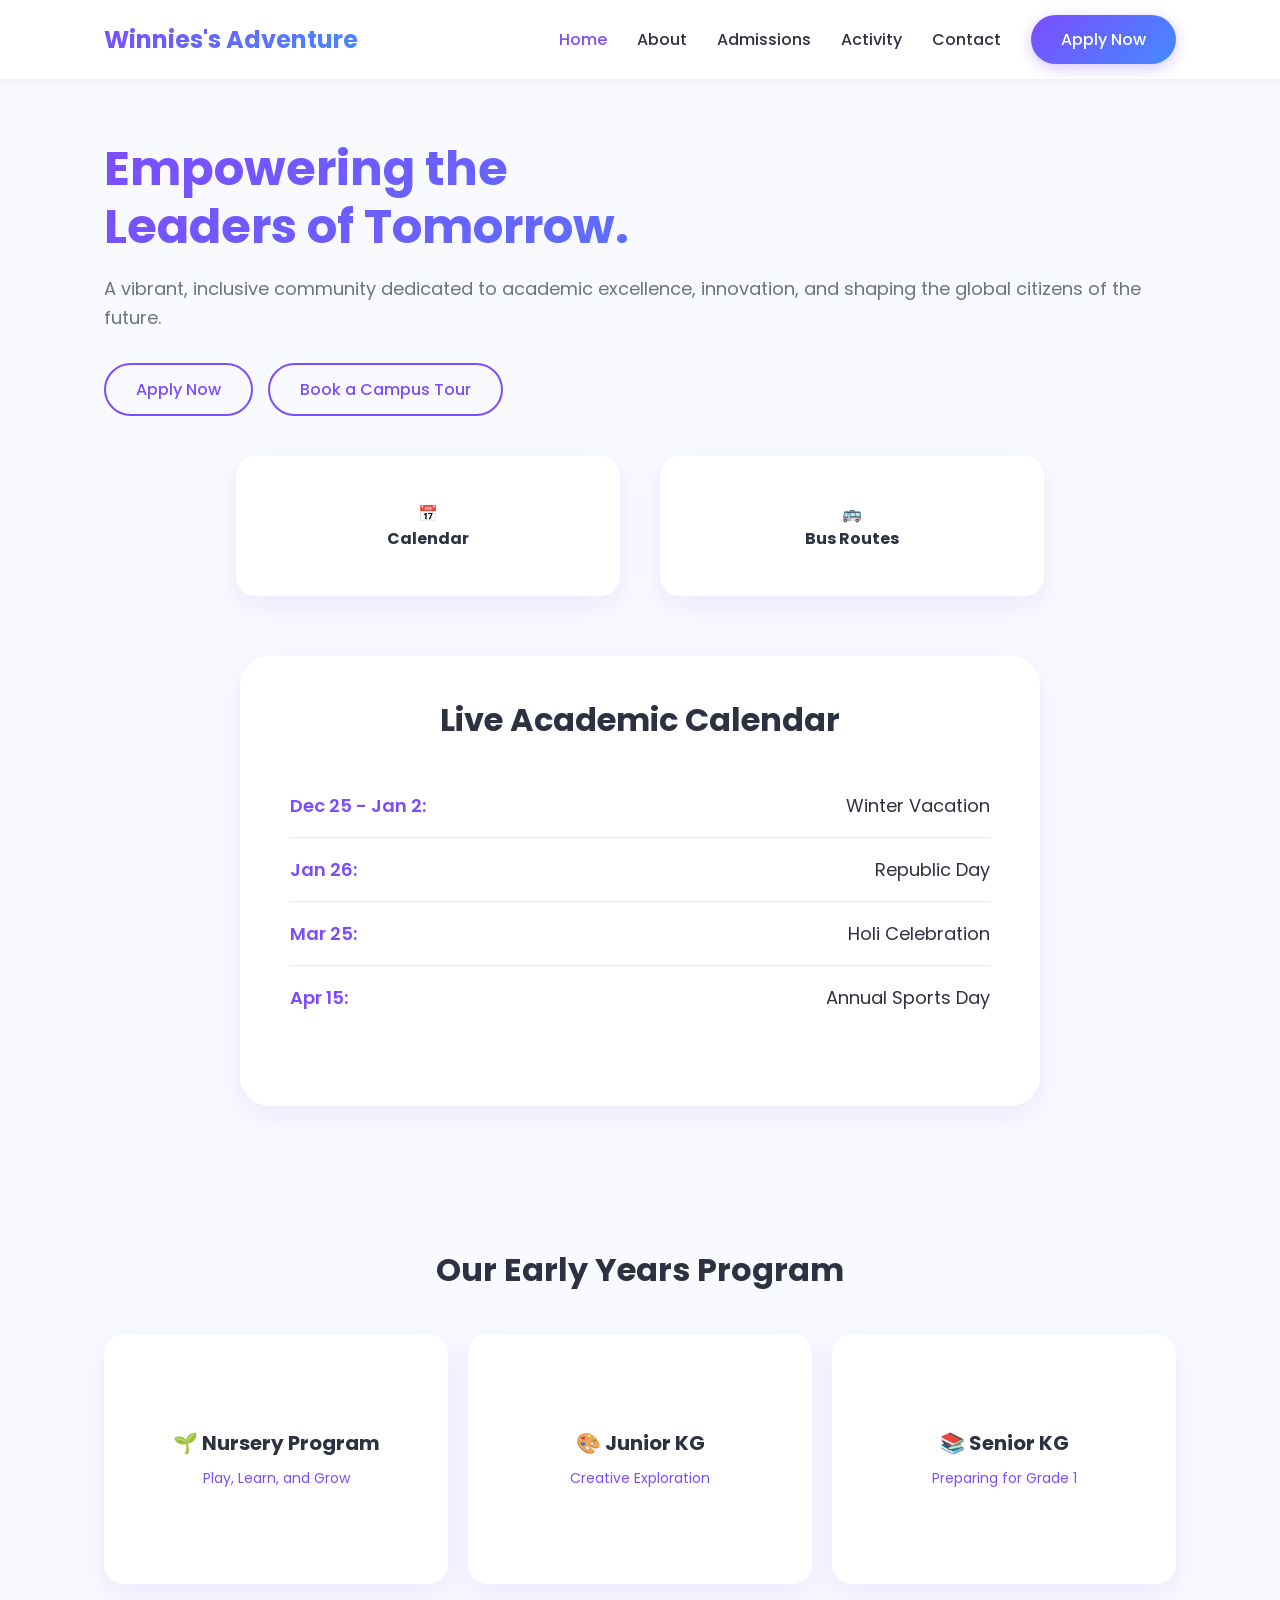
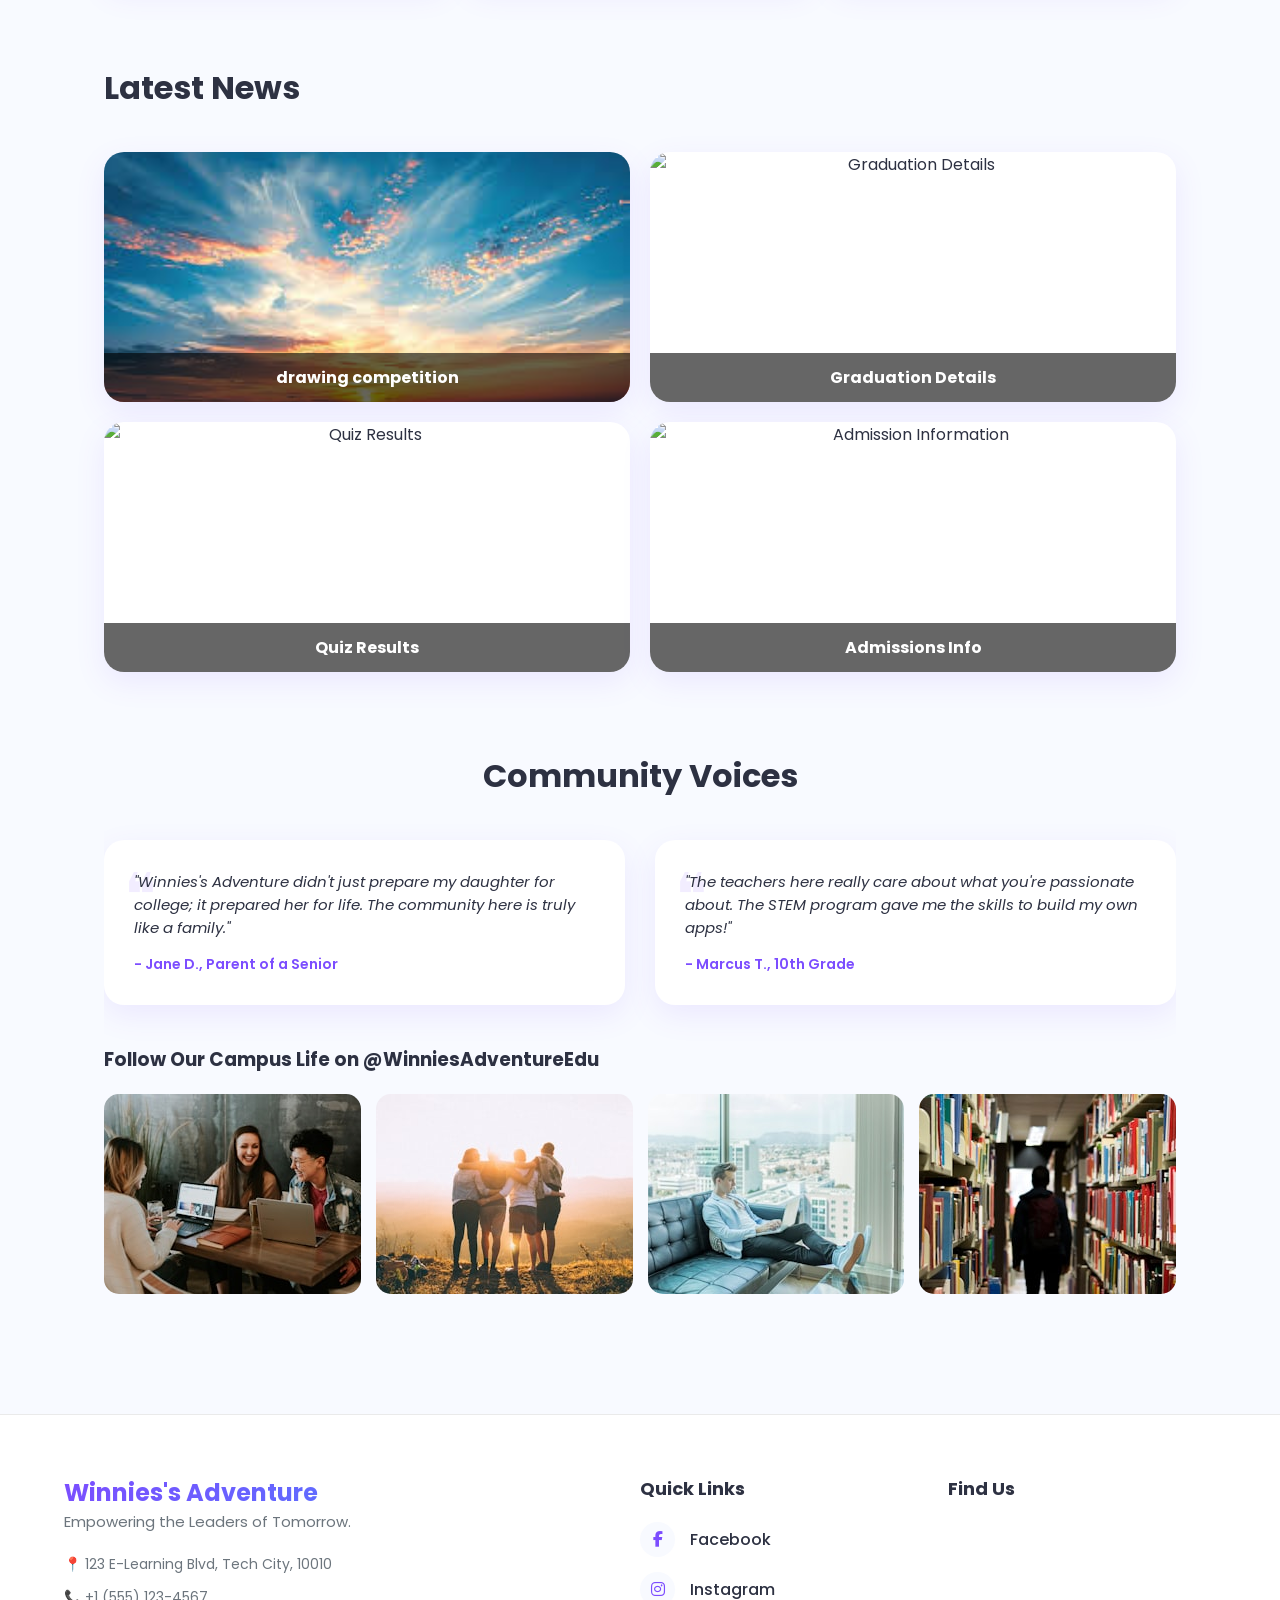
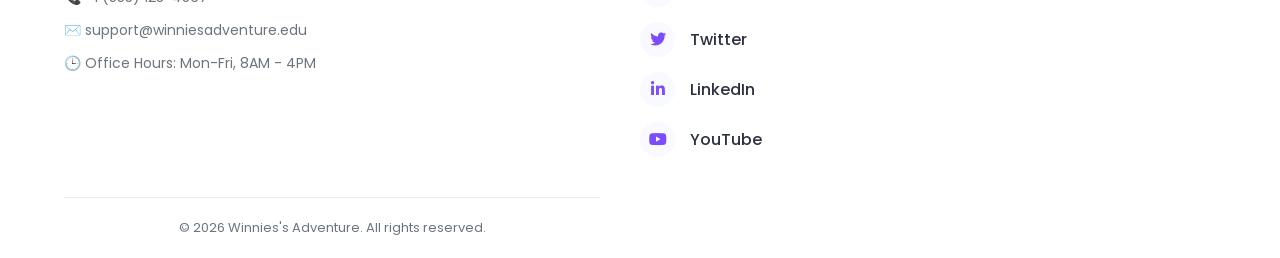
==== commit f74cf641: "Add files via upload" ====
--- a/index.html
+++ b/index.html
@@ -3,7 +3,7 @@
 <head>
     <meta charset="UTF-8">
     <meta name="viewport" content="width=device-width, initial-scale=1.0">
-    <title>ClassMate | Home</title>
+    <title>Winnies's Adventure | Home</title>
     <link href="https://fonts.googleapis.com/css2?family=Poppins:wght@300;400;500;600;700&display=swap" rel="stylesheet">
     <link rel="stylesheet" href="https://cdnjs.cloudflare.com/ajax/libs/font-awesome/6.4.0/css/all.min.css">
     <link rel="stylesheet" href="style.css">
@@ -14,13 +14,13 @@
         
         
         <div class="main-nav">
-            <a href="index.html" class="logo">ClassMate</a><br><br>
+            <a href="index.html" class="logo">Winnies's Adventure</a>
             <nav>
                 <div class="hamburger" onclick="toggleMenu()">
                     <span></span><span></span><span></span>
                 </div>
                 <ul id="nav-menu">
-                    <br><br><li><a href="index.html" class="nav-link active-link">Home</a></li>
+                    <li><a href="index.html" class="nav-link active-link">Home</a></li>
                     <li><a href="about.html" class="nav-link">About</a></li>
                     <li><a href="apply.html" class="nav-link">Admissions</a></li>
                     <li><a href="activity.html" class="nav-link">Activity</a></li>
@@ -41,7 +41,7 @@
                 <h1>Empowering the<br>Leaders of Tomorrow.</h1>
                 <p>A vibrant, inclusive community dedicated to academic excellence, innovation, and shaping the global citizens of the future.</p>
                 <div class="hero-buttons">
-                    <a href="apply.html" class="btn btn-primary">Apply Now</a>
+                    <a href="apply.html" class="btn btn-outline">Apply Now</a>
                     <a href="contact.html" class="btn btn-outline">Book a Campus Tour</a>
                 </div>
             </div>
@@ -50,88 +50,76 @@
 
         <section class="quick-links-section">
             <div class="quick-links-grid">
-                <a href="#" class="quick-link-card">
-                    <span class="icon">📅</span>
-                    <span>Calendar</span>
+                
+                
+                <a href="#dynamic-info" onclick="swapInfo(event, 'view-calendar')" class="quick-link-card">
+                    <div class="icon">📅</div>
+                    <h4>Calendar</h4>
                 </a>
-                
-                <a href="#" class="quick-link-card">
-                    <span class="icon">🚌</span>
-                    <span>Bus Routes</span>
+
+                <a href="#dynamic-info" onclick="swapInfo(event, 'view-bus')" class="quick-link-card">
+                    <div class="icon">🚌</div>
+                    <h4>Bus Routes</h4>
                 </a>
-                <a href="#" class="quick-link-card">
-                    <span class="icon">⚽</span>
-                    <span>Athletics</span>
-                </a>
-                <a href="#" class="quick-link-card">
-                    <span class="icon">📝</span>
-                    <span>Report Absence</span>
-                </a>
-            </div>
-        </section>
-
-        <section class="welcome-stats-section">
-            <div class="welcome-container">
-                <div class="welcome-text-box">
-                    <h2>Welcome to ClassMate</h2>
-                    <p class="subtitle">A message from the Head of School</p>
-                    <p>"At ClassMate, we go beyond traditional academics. We foster a culture of curiosity, critical thinking, and character development. Our passionate educators are committed to creating an inspiring environment where every student is known, valued, and challenged to achieve their very best."</p>
-                    <p><strong>— Dr. Sarah Jenkins</strong></p>
-                </div>
-                <div class="stats-grid">
-                    <div class="stat-card">
-                        <h3>12:1</h3>
-                        <p>Student-to-Teacher Ratio</p>
-                    </div>
-                    <div class="stat-card">
-                        <h3>24+</h3>
-                        <p>AP Courses Offered</p>
-                    </div>
-                    <div class="stat-card">
-                        <h3>40+</h3>
-                        <p>Extracurricular Clubs</p>
-                    </div>
-                    <div class="stat-card">
-                        <h3>99%</h3>
-                        <p>Graduation Rate</p>
-                    </div>
-                </div>
+               
+            </div>
+        </section>
+        
+        
+
+        <section id="dynamic-info" class="dynamic-info-section">
+            <div class="info-container">
+                
+                <div id="view-calendar" class="info-panel active">
+                    <h2 class="section-title center">Live Academic Calendar</h2>
+                    <ul class="holiday-list" id="dynamic-holiday-list">
+                        <!-- Live events will be injected here automatically -->
+                    </ul>
+                </div>
+
+                <div id="view-bus" class="info-panel">
+                    <h2 class="section-title center">City Bus Routes</h2>
+                    <div class="bus-img-box">
+                      <img src="Images/bus route.jpg" alt="City Bus Route Map">
+                    </div>
+                </div>
+
             </div>
         </section>
 
         <section class="programs-section">
-            <h2 class="section-title">Academic Excellence</h2>
+            <h2 class="section-title">Our Early Years Program</h2>
             <div class="programs-grid">
                 <div class="flip-card">
                     <div class="flip-card-inner">
                         <div class="flip-card-front">
-                            <h3>🔬 STEM Initiative</h3>
-                            <p>Hover to learn more</p>
+                            <h3>🌱 Nursery Program</h3>
+                            <p>Play, Learn, and Grow</p>
                         </div>
                         <div class="flip-card-back">
-                            <p>State-of-the-art robotics labs, advanced coding classes, and integrated science curriculums preparing students for the tech-driven world.</p>
+                            <p>A nurturing environment for your child's first steps into education, focusing on social skills, motor development, and curiosity through play.</p>
                         </div>
                     </div>
                 </div>
                 <div class="flip-card">
                     <div class="flip-card-inner">
                         <div class="flip-card-front">
-                            <h3>🎨 Fine Arts</h3>
-                            <p>Hover to learn more</p>
+                            <h3>🎨 Junior KG</h3>
+                            <p>Creative Exploration</p>
                         </div>
                         <div class="flip-card-back">
-                            <p>Award-winning theater programs, digital design studios, and comprehensive music education to nurture creative expression.</p>
+                            <p>Introducing foundational literacy and numeracy through fun activities, storytelling, and art to foster a genuine love for learning.</p>
                         </div>
                     </div>
                 </div>
                 <div class="flip-card">
                     <div class="flip-card-inner">
                         <div class="flip-card-front">
-                            <h3>🏆 Athletics</h3>
-                            <p>Hover to learn more</p>
+                            <h3>📚 Senior KG</h3>
+                            <p>Preparing for Grade 1</p>
                         </div>
                         <div class="flip-card-back">
-                            <p>Championship-winning teams, modern turf fields, and a focus on sportsmanship, teamwork, and physical wellness.</p>
+                            <p>Structured learning in language, math, and science, combined with collaborative play to ensure a smooth transition to primary school.</p>
                         </div>
                     </div>
                 </div>
@@ -139,59 +127,65 @@
         </section>
 
         <section class="news-events-section">
-            <div class="news-events-container">
-                <div class="events-col">
-                    <h2 class="section-title" style="text-align: left;">Upcoming Events</h2>
-                    <div class="event-item">
-                        <div class="event-date">
-                            <span class="month">MAY</span>
-                            <span class="day">12</span>
-                        </div>
-                        <div class="event-details">
-                            <h4>Spring Choral Concert</h4>
-                            <p>Main Auditorium • 7:00 PM</p>
-                        </div>
-                    </div>
-                    <div class="event-item">
-                        <div class="event-date">
-                            <span class="month">MAY</span>
-                            <span class="day">15</span>
-                        </div>
-                        <div class="event-details">
-                            <h4>Varsity Soccer vs. Oakridge</h4>
-                            <p>Home Field • 4:00 PM</p>
-                        </div>
-                    </div>
-                    <div class="event-item">
-                        <div class="event-date">
-                            <span class="month">MAY</span>
-                            <span class="day">20</span>
-                        </div>
-                        <div class="event-details">
-                            <h4>Parent-Teacher Conferences</h4>
-                            <p>Virtual Portals • All Day</p>
-                        </div>
-                    </div>
-                    <a href="#" class="read-more mt-20">View Full Calendar →</a>
-                </div>
+           
 
                 <div class="news-col">
                     <h2 class="section-title" style="text-align: left;">Latest News</h2>
                     <div class="news-grid-small">
-                        <div class="news-card">
-                            <img src="https://images.unsplash.com/photo-1509062522246-3755977927d7?ixlib=rb-4.0.3&w=400&q=80" alt="Science Fair">
-                            <div class="news-card-content">
-                                <h4>Students Win State Science Fair</h4>
-                                <p>Our robotics team took home first place...</p>
-                                <a href="#" class="read-more">Read More</a>
-                            </div>
-                        </div>
-                        <div class="news-card">
-                            <img src="https://images.unsplash.com/photo-1544928147-79a2dbc1f389?ixlib=rb-4.0.3&w=400&q=80" alt="Graduation">
-                            <div class="news-card-content">
-                                <h4>Class of 2026 Graduation Details</h4>
-                                <p>Important information for seniors and families...</p>
-                                <a href="#" class="read-more">Read More</a>
+                        <div class="flip-card">
+                            <div class="flip-card-inner">
+                                <div class="flip-card-front" style="padding: 0;">
+                            <img src="Images/download (1).jpg" style="position: absolute; top: 0; left: 0; width: 100%; height: 100%; object-fit: cover; z-index: 0;" alt="Science Fair">
+                            <div style="position: absolute; bottom: 0; left: 0; width: 100%; background: rgba(0,0,0,0.6); color: white; padding: 12px 0; z-index: 1;">
+                                        <h4 style="margin: 0; font-size: 16px; text-align: center;">drawing competition</h4>
+                                    </div>
+                                </div>
+                                <div class="flip-card-back">
+                                    <h4 style="margin-bottom: 10px; font-size: 18px;">Drawing Competition Results</h4>
+                                    <p>These competitions provide a platform for primary school students to showcase their artistic talents and receive national-level recognition. They also offer prizes and certificates, which can boost students' confidence and motivation to continue their artistic pursuits .</p>
+                                </div>
+                            </div>
+                        </div>
+                        <div class="flip-card">
+                            <div class="flip-card-inner">
+                                <div class="flip-card-front" style="padding: 0;">
+                            <img src="Images/download.jpg" style="position: absolute; top: 0; left: 0; width: 100%; height: 100%; object-fit: cover; z-index: 0;" alt="Graduation Details">
+                            <div style="position: absolute; bottom: 0; left: 0; width: 100%; background: rgba(0,0,0,0.6); color: white; padding: 12px 0; z-index: 1;">
+                                        <h4 style="margin: 0; font-size: 16px; text-align: center;">Graduation Details</h4>
+                                    </div>
+                                </div>
+                                <div class="flip-card-back">
+                                    <h4 style="margin-bottom: 10px; font-size: 18px;">Class of 2026 Graduation Details</h4>
+                                    <p>Important information for seniors and families...</p>
+                                </div>
+                            </div>
+                        </div>
+                        <div class="flip-card">
+                            <div class="flip-card-inner">
+                                <div class="flip-card-front" style="padding: 0;">
+                            <img src="Images/download.jpg" style="position: absolute; top: 0; left: 0; width: 100%; height: 100%; object-fit: cover; z-index: 0;" alt="Quiz Results">
+                            <div style="position: absolute; bottom: 0; left: 0; width: 100%; background: rgba(0,0,0,0.6); color: white; padding: 12px 0; z-index: 1;">
+                                        <h4 style="margin: 0; font-size: 16px; text-align: center;">Quiz Results</h4>
+                                    </div>
+                                </div>
+                                <div class="flip-card-back">
+                                    <h4 style="margin-bottom: 10px; font-size: 18px;">Quiz Results</h4>
+                                    <p>Check out the latest quiz results and rankings...</p>
+                                </div>
+                            </div>
+                        </div>
+                        <div class="flip-card">
+                            <div class="flip-card-inner">
+                                <div class="flip-card-front" style="padding: 0;">
+                            <img src="Images/download.jpg" style="position: absolute; top: 0; left: 0; width: 100%; height: 100%; object-fit: cover; z-index: 0;" alt="Admission Information">
+                            <div style="position: absolute; bottom: 0; left: 0; width: 100%; background: rgba(0,0,0,0.6); color: white; padding: 12px 0; z-index: 1;">
+                                        <h4 style="margin: 0; font-size: 16px; text-align: center;">Admissions Info</h4>
+                                    </div>
+                                </div>
+                                <div class="flip-card-back">
+                                    <h4 style="margin-bottom: 10px; font-size: 18px;">New Admission Information</h4>
+                                    <p>Learn about our application process and deadlines for the upcoming academic year.</p>
+                                </div>
                             </div>
                         </div>
                     </div>
@@ -203,7 +197,7 @@
             <h2 class="section-title">Community Voices</h2>
             <div class="testimonials-grid">
                 <div class="testimonial-card">
-                    <p class="quote">"ClassMate didn't just prepare my daughter for college; it prepared her for life. The community here is truly like a family."</p>
+                    <p class="quote">"Winnies's Adventure didn't just prepare my daughter for college; it prepared her for life. The community here is truly like a family."</p>
                     <p class="author">- Jane D., Parent of a Senior</p>
                 </div>
                 <div class="testimonial-card">
@@ -213,12 +207,12 @@
             </div>
 
             <div class="social-feed">
-                <h3>Follow Our Campus Life on @ClassMateEdu</h3>
+                <h3>Follow Our Campus Life on @WinniesAdventureEdu</h3>
                 <div class="social-gallery">
-                    <img src="https://images.unsplash.com/photo-1522202176988-66273c2fd55f?ixlib=rb-4.0.3&w=300&q=80" alt="Social Post 1">
-                    <img src="https://images.unsplash.com/photo-1511632765486-a01980e01a18?ixlib=rb-4.0.3&w=300&q=80" alt="Social Post 2">
-                    <img src="https://images.unsplash.com/photo-1526948128573-703ee1aeb6fa?ixlib=rb-4.0.3&w=300&q=80" alt="Social Post 3">
-                    <img src="https://images.unsplash.com/photo-1427504494785-3a9ca7044f45?ixlib=rb-4.0.3&w=300&q=80" alt="Social Post 4">
+                    <img src="Images/follow campus 1.jpg" alt="Social Post 1">
+                    <img src="Images/follow campus 2.jpg" alt="Social Post 2">
+                    <img src="Images/follow campus 3.jpg" alt="Social Post 3">
+                    <img src="Images/follow campus 4.jpg" alt="Social Post 4">
                 </div>
             </div>
         </section>
@@ -227,25 +221,44 @@
     <footer class="main-footer">
         <div class="footer-container">
             <div class="footer-col">
-                <div class="logo footer-logo">ClassMate</div>
+                <div class="logo footer-logo">Winnies's Adventure</div>
                 <p>Empowering the Leaders of Tomorrow.</p>
                 <ul class="footer-contact mt-20">
                     <li>📍 123 E-Learning Blvd, Tech City, 10010</li>
                     <li>📞 +1 (555) 123-4567</li>
-                    <li>✉️ support@classmate.edu</li>
+                    <li>✉️ support@winniesadventure.edu</li>
                     <li>🕒 Office Hours: Mon-Fri, 8AM - 4PM</li>
                 </ul>
             </div>
 
             <div class="footer-col">
                 <h3>Quick Links</h3>
-                <ul class="footer-links">
-                    <li><a href="about.html">About Us</a></li>
-                    <li><a href="apply.html">Employment Opportunities</a></li>
-                    <li><a href="#">Privacy Policy</a></li>
-                    <li><a href="#">Terms of Use</a></li>
-                    <li><a href="#">Site Map</a></li>
-                </ul>
+               <div class="social-links-vertical mt-20">
+                    <a href="https://facebook.com/your-school" target="_blank" rel="noopener noreferrer" class="vertical-link">
+                        <span class="social-icon"><i class="fab fa-facebook-f"></i></span>
+                        <span class="link-text">Facebook</span>
+                    </a>
+
+                    <a href="https://instagram.com/your-school" target="_blank" rel="noopener noreferrer" class="vertical-link">
+                        <span class="social-icon"><i class="fab fa-instagram"></i></span>
+                        <span class="link-text">Instagram</span>
+                    </a>
+
+                    <a href="https://twitter.com/your-school" target="_blank" rel="noopener noreferrer" class="vertical-link">
+                        <span class="social-icon"><i class="fab fa-twitter"></i></span>
+                        <span class="link-text">Twitter</span>
+                    </a>
+
+                    <a href="https://linkedin.com/company/your-school" target="_blank" rel="noopener noreferrer" class="vertical-link">
+                        <span class="social-icon"><i class="fab fa-linkedin-in"></i></span>
+                        <span class="link-text">LinkedIn</span>
+                    </a>
+
+                    <a href="https://youtube.com/c/your-school" target="_blank" rel="noopener noreferrer" class="vertical-link">
+                        <span class="social-icon"><i class="fab fa-youtube"></i></span>
+                        <span class="link-text">YouTube</span>
+                    </a>
+                </div>
             </div>
 
             <div class="footer-col">
@@ -253,21 +266,11 @@
                 <div class="map-container">
                     <iframe src="https://www.google.com/maps/embed?pb=!1m18!1m12!1m3!1d3022.1!2d-73.98!3d40.75!2m3!1f0!2f0!3f0!3m2!1i1024!2i768!4f13.1!3m3!1m2!1s0x0%3A0x0!2zNDDCsDQ1JzAwLjAiTiA3M8KwNTgnMDAuMCJX!5e0!3m2!1sen!2sus!4v1600000000000!5m2!1sen!2sus" width="100%" height="150" style="border:0; border-radius: 10px;" allowfullscreen="" loading="lazy"></iframe>
                
-                <div class="social-icons mt-20">
-                    <a href="https://facebook.com/your-school-page" target="_blank" rel="noopener noreferrer" class="social-icon" aria-label="Facebook"><i class="fab fa-facebook-f"></i></a>
-                    
-                    <a href="https://instagram.com/your-school-profile" target="_blank" rel="noopener noreferrer" class="social-icon" aria-label="Instagram"><i class="fab fa-instagram"></i></a>
-                    
-                    <a href="https://twitter.com/your-school-profile" target="_blank" rel="noopener noreferrer" class="social-icon" aria-label="Twitter"><i class="fab fa-twitter"></i></a>
-                    
-                    <a href="https://linkedin.com/company/your-school-page" target="_blank" rel="noopener noreferrer" class="social-icon" aria-label="LinkedIn"><i class="fab fa-linkedin-in"></i></a>
-                    
-                    <a href="https://youtube.com/c/your-school-channel" target="_blank" rel="noopener noreferrer" class="social-icon" aria-label="YouTube"><i class="fab fa-youtube"></i></a>
-                </div>
+                
             </div>
         </div>
         <div class="footer-bottom">
-            © 2026 ClassMate. All rights reserved.
+            © 2026 Winnies's Adventure. All rights reserved.
         </div>
     </footer>
 
--- a/style.css
+++ b/style.css
@@ -124,6 +124,7 @@
     font-size: 24px;
     font-weight: 700;
     background: var(--gradient);
+    background-clip: text;
     -webkit-background-clip: text;
     -webkit-text-fill-color: transparent;
 }
@@ -180,7 +181,8 @@
     display: flex;
     align-items: center;
     justify-content: space-between;
-    min-height: 70vh;
+    min-height: auto;
+    padding-top: 90px;
     position: relative;
     margin-bottom: 40px;
     gap: 40px; /* Prevents text from hitting image */
@@ -191,6 +193,7 @@
     font-size: 48px; line-height: 1.2;
     margin-bottom: 20px;
     background: var(--gradient);
+    background-clip: text;
     -webkit-background-clip: text;
     -webkit-text-fill-color: transparent;
 }
@@ -221,30 +224,43 @@
     object-fit: cover;
 }
 
-/* === 3. QUICK LINKS === */
-.quick-links-section { margin-bottom: 80px; }
+/* =========================================
+   SQUARE & CENTERED QUICK LINKS
+   ========================================= */
+
+/* 1. Center the entire group of cards */
 .quick-links-grid {
-    display: grid;
-    /* Adapts perfectly to screen width */
-    grid-template-columns: repeat(auto-fit, minmax(130px, 1fr));
-    gap: 15px;
-}
-.quick-link-card {
+    display: flex !important;
+    justify-content: center !important;
+    flex-wrap: wrap;
+    gap: 40px; /* Space between the cards */
+    width: 100%;
+    margin: 0 auto;
+}
+
+/* 2. Force the cards to be perfectly square */
+.quick-links-grid > div, 
+.quick-links-grid > a {
+    width: 384px !important; 
+    height: 140px !important; 
+    display: flex;
+    flex-direction: column;
+    justify-content: center; /* Centers icon and text vertically */
+    align-items: center;     /* Centers icon and text horizontally */
+    text-align: center;
+    box-sizing: border-box;
+    /* Keeps your existing white background, shadow, and rounded corners */
     background: var(--white);
-    padding: 20px 10px;
-    border-radius: 15px;
-    text-align: center;
+    border-radius: 20px;
     box-shadow: var(--shadow);
     transition: var(--transition);
-    display: flex; flex-direction: column; align-items: center; justify-content: center;
-    font-weight: 500; color: var(--text-dark);
-    font-size: 14px;
-}
-.quick-link-card .icon { font-size: 28px; margin-bottom: 10px; }
-.quick-link-card:hover {
-    transform: translateY(-5px);
-    box-shadow: var(--shadow-hover);
-    color: var(--primary);
+}
+
+/* 3. Add a nice hover float effect */
+.quick-links-grid > div:hover, 
+.quick-links-grid > a:hover {
+    transform: translateY(-10px);
+    box-shadow: 0 15px 30px rgba(0,0,0,0.1);
 }
 
 /* === 4. WELCOME & STATS === */
@@ -271,7 +287,7 @@
 .stat-card h3 {
     font-size: 32px; margin-bottom: 5px;
     background: var(--gradient);
-    -webkit-background-clip: text; -webkit-text-fill-color: transparent;
+    background-clip: text; -webkit-background-clip: text; -webkit-text-fill-color: transparent;
 }
 .stat-card p { font-size: 13px; color: var(--text-dark); font-weight: 500; }
 
@@ -296,6 +312,7 @@
     border-radius: 20px; padding: 25px;
     display: flex; flex-direction: column; justify-content: center; align-items: center;
     box-shadow: var(--shadow);
+    overflow: hidden;
 }
 .flip-card-front { background: var(--white); color: var(--text-dark); }
 .flip-card-front h3 { font-size: 20px; margin-bottom: 10px; }
@@ -310,21 +327,87 @@
 .news-events-section { margin-bottom: 80px; }
 .news-events-container { display: grid; grid-template-columns: 1fr 1.5fr; gap: 40px; }
 
-.event-item {
-    display: flex; gap: 15px; align-items: center;
-    background: var(--white); padding: 15px;
-    border-radius: 15px; margin-bottom: 15px;
-    box-shadow: 0 4px 15px rgba(0,0,0,0.03);
-    border-left: 4px solid var(--primary);
-}
+/* =========================================
+   UPCOMING EVENTS CARD STYLES
+   ========================================= */
+.events-wrapper {
+    display: flex;
+    flex-direction: column;
+    gap: 15px;
+}
+
+.event-card {
+    display: flex;
+    align-items: center;
+    background: #f8f9fa; /* Light grey background */
+    border-radius: 15px;
+    padding: 15px;
+    border-left: 5px solid var(--primary); /* Blue/Purple stripe on the left */
+    transition: transform 0.2s ease, background 0.2s;
+}
+
+.event-card:hover {
+    transform: translateX(5px); /* Slight nudge to the right on hover */
+    background: #f0f4f8; /* Slightly darker grey on hover */
+}
+
+/* The Square Date Box */
 .event-date {
-    background: var(--bg-color); padding: 10px; border-radius: 10px;
-    text-align: center; min-width: 60px;
-}
-.event-date .month { display: block; font-size: 12px; color: var(--primary); font-weight: 700; }
-.event-date .day { display: block; font-size: 18px; color: var(--text-dark); font-weight: 700; }
-.event-details h4 { margin-bottom: 5px; color: var(--text-dark); font-size: 15px; }
-.event-details p { font-size: 13px; color: var(--text-light); }
+    background: var(--white);
+    min-width: 75px;
+    height: 75px;
+    display: flex;
+    flex-direction: column;
+    justify-content: center;
+    align-items: center;
+    border-radius: 12px;
+    box-shadow: 0 4px 10px rgba(0,0,0,0.05);
+    margin-right: 20px;
+}
+
+.event-date .month {
+    font-size: 14px;
+    font-weight: 600;
+    color: var(--primary);
+    text-transform: uppercase;
+    letter-spacing: 1px;
+}
+
+.event-date .day {
+    font-size: 26px;
+    font-weight: 700;
+    color: var(--text-dark);
+    line-height: 1.1;
+}
+
+/* The Text Details */
+.event-details h3 {
+    margin: 0 0 5px 0;
+    font-size: 18px;
+    color: var(--text-dark);
+}
+
+.event-details p {
+    margin: 0;
+    font-size: 14px;
+    color: var(--text-light);
+    line-height: 1.4;
+}
+
+/* Mobile Fixes for Event Cards */
+@media (max-width: 500px) {
+    .event-card {
+        padding: 12px;
+    }
+    .event-date {
+        min-width: 60px;
+        height: 60px;
+        margin-right: 15px;
+    }
+    .event-date .month { font-size: 12px; }
+    .event-date .day { font-size: 20px; }
+    .event-details h3 { font-size: 16px; }
+}
 
 .news-grid-small { display: grid; grid-template-columns: 1fr 1fr; gap: 20px; }
 .news-card {
@@ -389,6 +472,14 @@
 .social-icon:hover { background: var(--gradient); color: var(--white); transform: translateY(-3px); }
 
 .footer-bottom { text-align: center; padding-top: 20px; border-top: 1px solid #EAEAEA; color: var(--text-light); font-size: 13px; }
+/* Make Quick Links / Social Icons stack line-by-line */
+.footer-column .social-icons,
+.quick-links .social-icons {
+    display: flex;
+    flex-direction: column; /* This forces them onto separate lines */
+    align-items: flex-start; /* Aligns them neatly to the left */
+    gap: 15px; /* Adds a little breathing room between each line */
+}
 
 /* =========================================
    📱 REDESIGNED MOBILE VIEW (THE FIX)
@@ -429,17 +520,36 @@
         background: var(--white); 
         flex-direction: column; 
         gap: 0;
-        box-shadow: 0 10px 20px rgba(0,0,0,0.1);
-        clip-path: polygon(0 0, 100% 0, 100% 0, 0 0);
-        transition: var(--transition); 
+        box-shadow: 0 15px 25px rgba(0,0,0,0.1);
+        opacity: 0;
+        transform: translateY(-20px) scaleY(0.95);
+        transform-origin: top;
+        visibility: hidden;
+        transition: all 0.4s cubic-bezier(0.175, 0.885, 0.32, 1.275);
         box-sizing: border-box;
-    }
-    nav ul.show { clip-path: polygon(0 0, 100% 0, 100% 100%, 0% 100%); }
-    nav ul li { width: 100%; text-align: center; }
-    nav ul li a { display: block; padding: 15px; border-bottom: 1px solid #eee; font-size: 18px; }
+        border-top: 1px solid #eee;
+    }
+    nav ul.show { 
+        opacity: 1;
+        transform: translateY(0) scaleY(1);
+        visibility: visible;
+    }
+    nav ul li { width: 100%; text-align: center; opacity: 0; transform: translateY(-10px); transition: all 0.3s ease; }
+    nav ul.show li { opacity: 1; transform: translateY(0); }
+    
+    /* Staggered animation delays for menu links */
+    nav ul.show li:nth-child(1) { transition-delay: 0.1s; }
+    nav ul.show li:nth-child(2) { transition-delay: 0.15s; }
+    nav ul.show li:nth-child(3) { transition-delay: 0.2s; }
+    nav ul.show li:nth-child(4) { transition-delay: 0.25s; }
+    nav ul.show li:nth-child(5) { transition-delay: 0.3s; }
+
+    nav ul li a { display: block; padding: 18px; border-bottom: 1px solid #f5f5f5; font-size: 18px; font-weight: 600; color: var(--text-dark); }
+    nav ul li a:active { background: rgba(124, 77, 255, 0.05); color: var(--primary); }
+    #nav-menu li:last-child { display: none !important; } /* Hide 'Apply Now' button on mobile */
 
     /* 4. Downscale the Hero Section */
-    .hero { gap: 30px; padding: 20px 0 50px 0; }
+    .hero { gap: 30px; padding: 20px 0 20px 0; }
     .hero-content h1 { font-size: 38px; margin-bottom: 15px; }
     .hero-content p { font-size: 16px; margin-bottom: 25px; margin-left: auto; margin-right: auto; }
     .hero-img-container { min-height: 300px; border-radius: 20px; }
@@ -462,6 +572,12 @@
         gap: 25px;
     }
     
+    /* Make Quick Links Wide & Flexible on Mobile */
+    .quick-links-grid > div, 
+    .quick-links-grid > a {
+        width: 100% !important;
+    }
+    
     .flip-card { height: 280px; }
     .flip-card-front h3 { font-size: 24px; }
     .flip-card-back { font-size: 16px; }
@@ -476,11 +592,37 @@
     .footer-col p, .footer-links li { font-size: 16px; }
     .main-footer { padding: 50px 5% 20px 5%; }
 
-    .form-grid-2 { grid-template-columns: 1fr; }
+    /* Forces side-by-side layout to make form square instead of a vertical rectangle */
+    .form-grid-2 { grid-template-columns: 1fr 1fr !important; gap: 10px !important; }
     .contact-hero { padding: 60px 20px; border-radius: 20px; }
     .contact-hero-content h1 { font-size: 42px; }
-    .form-card { padding: 30px 20px; }
-    .faq-banner { padding: 40px 20px; }
+    .form-card { padding: 15px !important; border-radius: 20px !important; width: 100% !important; margin: 0 auto !important; }
+    .form-card h2 { font-size: 20px !important; margin-bottom: 5px !important; }
+    .form-card p { font-size: 11px !important; margin-bottom: 15px !important; }
+    
+    #contact-form { display: grid !important; grid-template-columns: 1fr 1fr !important; gap: 10px !important; }
+    #contact-form > div:nth-child(4) { grid-column: 1 / 2 !important; order: 1 !important; margin-bottom: 0 !important; } /* Name */
+    #contact-form > div:nth-child(6) { grid-column: 2 / 3 !important; order: 2 !important; margin-bottom: 0 !important; } /* Subject */
+    #contact-form > div:nth-child(5) { grid-column: 1 / 3 !important; order: 3 !important; margin-bottom: 0 !important; } /* Email & Phone */
+    #contact-form > div:nth-child(7) { grid-column: 1 / 3 !important; order: 4 !important; margin-bottom: 0 !important; } /* Message */
+    #contact-form > div:nth-child(8) { grid-column: 1 / 3 !important; order: 5 !important; margin-bottom: 5px !important; } /* Captcha */
+    #contact-form > button { grid-column: 1 / 3 !important; order: 6 !important; }
+
+    .form-group { margin-bottom: 10px !important; }
+    .form-group label { font-size: 11px !important; margin-bottom: 4px !important; white-space: nowrap; overflow: hidden; text-overflow: ellipsis; }
+    .form-input { padding: 6px 10px !important; font-size: 11px !important; border-radius: 10px !important; height: auto !important; }
+    .textarea { min-height: 50px !important; resize: none !important; }
+    .captcha-box { padding: 8px !important; border-radius: 10px !important; }
+    .captcha-box label { font-size: 11px !important; }
+    .btn-full { font-size: 13px !important; padding: 10px !important; border-radius: 50px !important; }
+    
+    .faq-banner { padding: 20px 15px !important; border-radius: 20px !important; margin-bottom: 40px !important; }
+    .faq-content h2 { font-size: 20px !important; margin-bottom: 5px !important; }
+    .faq-content p { font-size: 11px !important; margin-bottom: 15px !important; }
+    .faq-card { padding: 15px !important; border-radius: 15px !important; margin-top: 15px !important; }
+    .faq-question { font-size: 12px !important; padding: 10px 0 !important; }
+    .faq-icon { font-size: 16px !important; }
+    .faq-answer p { font-size: 11px !important; padding-bottom: 10px !important; }
 
     .grid-3 { grid-template-columns: 1fr; gap: 20px; }
     .inquiry-body { padding: 30px 20px; }
@@ -533,7 +675,6 @@
 @media (max-width: 480px) {
     .hero-content h1 { font-size: 32px; }
     .stats-grid { grid-template-columns: 1fr; gap: 15px; }
-    .quick-links-grid { grid-template-columns: 1fr 1fr; }
     .social-gallery { grid-template-columns: 1fr; }
     .hero-buttons { flex-direction: column; width: 100%; }
     .hero-buttons .btn { width: 100%; }
@@ -625,7 +766,7 @@
     background: var(--white); border-radius: 30px; padding: 40px;
     box-shadow: var(--shadow); display: flex; flex-direction: column; gap: 25px;
 }
-.spotlight-img { width: 100%; height: 250px; object-fit: cover; border-radius: 20px; }
+.spotlight-img { width: 650px; height: 450px; object-fit: cover; border-radius: 20px; margin: 0 auto; }
 .spotlight-text .quote { font-size: 20px; font-style: italic; line-height: 1.6; margin-bottom: 20px; color: var(--text-dark); }
 .spotlight-text .author { font-weight: 700; font-size: 18px; color: var(--primary); }
 .spotlight-text .author span { font-weight: 400; font-size: 15px; color: var(--text-light); }
@@ -712,8 +853,7 @@
 
 /* Values */
 .values-grid { display: grid; grid-template-columns: repeat(4, 1fr); gap: 25px; }
-.value-item { background: var(--bg-color); padding: 30px; border-radius: 20px; text-align: center; transition: var(--transition); border: 2px solid transparent; }
-.value-item:hover { border-color: var(--primary); transform: translateY(-5px); }
+.value-item { text-align: center; padding: 20px 10px; }
 .value-icon { font-size: 40px; margin-bottom: 15px; }
 .value-item h3 { font-size: 22px; margin-bottom: 10px; color: var(--text-dark); }
 
@@ -798,7 +938,7 @@
 .department-contacts strong { color: var(--primary); }
 
 .qr-code-box { display: flex; align-items: center; gap: 20px; margin-top: 30px; padding-top: 30px; border-top: 2px dashed #EAEAEA; }
-.qr-code-box img { width: 100px; height: 100px; border-radius: 10px; border: 2px solid var(--primary); padding: 5px; }
+.qr-code-box img { width: 160px; height: 160px; border-radius: 10px; border: 2px solid var(--primary); padding: 5px; }
 .qr-code-box p { font-size: 16px; color: var(--text-light); }
 .qr-code-box strong { font-size: 18px; color: var(--text-dark); }
 
@@ -865,6 +1005,17 @@
 .faq-content h2 { font-size: 42px; font-weight: 800; margin-bottom: 15px; }
 .faq-content p { font-size: 22px; max-width: 700px; margin: 0 auto 30px auto; opacity: 0.9; }
 
+/* FAQ Accordion Card */
+.faq-card { background: var(--white); border-radius: 20px; padding: 20px 30px; margin: 40px auto 0 auto; max-width: 800px; box-shadow: var(--shadow); text-align: left; }
+.faq-item { border-bottom: 1px solid #EAEAEA; }
+.faq-item:last-child { border-bottom: none; }
+.faq-question { width: 100%; background: none; border: none; padding: 20px 0; font-size: 18px; font-weight: 600; color: var(--text-dark); display: flex; justify-content: space-between; align-items: center; cursor: pointer; transition: var(--transition); font-family: 'Poppins', sans-serif; }
+.faq-question:hover { color: var(--primary); }
+.faq-icon { font-size: 28px; font-weight: 300; transition: transform 0.3s ease; color: var(--primary); }
+.faq-question.active .faq-icon { transform: rotate(45deg); }
+.faq-answer { max-height: 0; overflow: hidden; transition: max-height 0.3s ease-out; }
+.faq-answer p { color: var(--text-light); font-size: 16px; padding-bottom: 20px; margin: 0; line-height: 1.6; }
+
 /* =========================================
    APPLY / INQUIRY PAGE STYLES
    ========================================= */
@@ -886,7 +1037,6 @@
     box-shadow: 0 10px 40px rgba(0,0,0,0.08);
     max-width: 1300px; /* Wide container for 3 columns */
     margin: 0 auto;
-    overflow: hidden;
     border: 1px solid #EAEAEA;
 }
 
@@ -894,6 +1044,8 @@
 .inquiry-header {
     background-color: #4FB5FF; /* Matches the screenshot blue */
     padding: 20px 30px;
+    border-top-left-radius: 15px;
+    border-top-right-radius: 15px;
 }
 .inquiry-header h2 {
     color: var(--white);
@@ -1006,4 +1158,226 @@
     /* 5. Stack the Save & Reset Buttons */
     .form-actions { flex-direction: column; width: 100%; gap: 12px; margin-top: 15px; }
     .btn-save, .btn-reset { width: 100%; padding: 8px; font-size: 18px; }
+}
+/* =========================================
+   DYNAMIC INFO SECTION STYLES
+   ========================================= */
+.dynamic-info-section {
+    padding: 60px 5%;
+    background: var(--bg-color); /* Light background to separate it from the rest of the page */
+    margin-bottom: 80px;
+}
+.info-container {
+    max-width: 800px; /* Increased width for calendar and bus route */
+    margin: 0 auto;
+    background: var(--white);
+    padding: 40px 50px;
+    border-radius: 30px;
+    box-shadow: var(--shadow);
+    min-height: 450px; /* Prevents the page from jumping up and down when content swaps */
+}
+.info-panel {
+    display: none; /* Hides everything by default */
+    animation: fadeIn 0.4s ease-out;
+}
+.info-panel.active {
+    display: block; /* Shows only the active panel */
+}
+.section-title.center { text-align: center; margin-bottom: 30px; }
+
+/* Calendar Styles */
+.holiday-list { list-style: none; padding: 0; }
+.holiday-list li { display: flex; justify-content: space-between; padding: 18px 0; border-bottom: 1px solid #EAEAEA; font-size: 18px; color: var(--text-dark); }
+.holiday-list li:last-child { border-bottom: none; }
+.holiday-list li strong { color: var(--primary); font-weight: 600; }
+
+/* Bus Image Styles */
+.bus-img-box { width: 100%; border-radius: 20px; overflow: hidden; box-shadow: 0 5px 15px rgba(0,0,0,0.1); }
+.bus-img-box img { width: 100%; height: auto; display: block; border-radius: 20px; }
+
+@keyframes fadeIn {
+    from { opacity: 0; transform: translateY(10px); }
+    to { opacity: 1; transform: translateY(0); }
+}
+
+/* Mobile Fix for the container padding */
+@media (max-width: 768px) {
+    .info-container { padding: 30px 20px; }
+}
+/* =========================================
+   VERTICAL QUICK LINKS (Force Side-by-Side)
+   ========================================= */
+
+/* 1. This stacks the 5 links on top of each other */
+.social-links-vertical {
+    display: flex !important;
+    flex-direction: column !important;
+    align-items: flex-start !important; /* Stops them from centering on the page */
+    gap: 15px !important; 
+}
+
+/* 2. This forces the Icon and the Text to sit side-by-side */
+.vertical-link {
+    display: flex !important;
+    flex-direction: row !important; /* Forces text to the right side */
+    align-items: center !important; /* Centers text vertically with the circle */
+    justify-content: flex-start !important;
+    gap: 15px !important; /* Space between circle and text */
+    text-decoration: none !important;
+    color: var(--text-dark); 
+    font-size: 16px;
+    font-weight: 500;
+    transition: all 0.3s ease;
+}
+
+/* 3. Make sure the circle icon doesn't stretch */
+.vertical-link .social-icon {
+    display: flex !important;
+    flex-shrink: 0 !important; /* Prevents the circle from squishing */
+}
+
+/* 4. Keep hover effect */
+.vertical-link:hover {
+    color: var(--primary); 
+    transform: translateX(8px); 
+}
+.apply-container, .contact-container {
+    position: relative;
+    z-index: 10; /* Brings your form to the front so it can be scrolled easily */
+}
+
+/* =========================================
+   CUSTOM SELECT OPTIONS BOX
+   ========================================= */
+.custom-select-trigger {
+    /* Ensures text doesn't overflow */
+    white-space: nowrap;
+    overflow: hidden;
+    text-overflow: ellipsis;
+    user-select: none;
+}
+
+.custom-options-box {
+    display: none;
+    position: absolute;
+    top: 100%;
+    left: 0;
+    width: 100%;
+    background: var(--white);
+    border: 2px solid #EAEAEA;
+    border-top: none;
+    border-radius: 0 0 15px 15px;
+    margin-top: 0px; /* Removed gap to prevent dead-zone closing */
+    max-height: 200px; /* Forces scrolling if options are too long */
+    overflow-y: auto;
+    z-index: 1000;
+    box-shadow: var(--shadow-hover);
+}
+
+.custom-options-box.show { display: block; }
+
+/* Flattens the bottom corners of the trigger when the dropdown is open so they merge seamlessly */
+.custom-select-wrapper.open .custom-select-trigger {
+    border-bottom-left-radius: 0;
+    border-bottom-right-radius: 0;
+}
+
+.custom-option {
+    padding: 12px 20px; font-size: 16px; color: var(--text-dark);
+    cursor: pointer; transition: var(--transition);
+    border-bottom: 1px solid #f0f0f0;
+}
+
+.custom-option:last-child { border-bottom: none; }
+
+.custom-option:hover { background: #f0f8ff; color: var(--primary); padding-left: 25px; }
+
+/* Custom Scrollbar for Options Box */
+.custom-options-box::-webkit-scrollbar { width: 6px; }
+.custom-options-box::-webkit-scrollbar-thumb { background-color: var(--primary); border-radius: 10px; }
+.custom-options-box::-webkit-scrollbar-track { background-color: var(--bg-color); border-radius: 10px; }
+
+/* =========================================
+   ACTIVITY PAGE TITLE FONT SIZE
+   ========================================= */
+.activity-title {
+    font-size: 45px !important; /* Change this number to adjust desktop size */
+    line-height: 1.2;
+}
+
+/* Make sure it scales down nicely on mobile phones */
+@media (max-width: 768px) {
+    .activity-title {
+        font-size: 32px !important; /* Change this number to adjust phone size */
+    }
+}
+
+/* =========================================
+   GLOBAL MOBILE "SQUARE & COMPACT" THEME (ALL PAGES)
+   ========================================= */
+@media (max-width: 768px) {
+    /* 1. Add nicely rounded corners universally */
+    .hero-img-container, .quick-links-grid > div, .quick-links-grid > a,
+    .welcome-container, .stat-card, .flip-card-front, .flip-card-back,
+    .event-card, .event-date, .news-card, .testimonial-card, .social-gallery img,
+    .info-container, .bus-img-box, .bus-img-box img, .about-hero-image, .mv-card,
+    .timeline-content, .stat-box, .cta-card, .principal-welcome, .principal-image,
+    .activity-hero-images img, .activity-card, .spotlight-card, .spotlight-img,
+    .event-item, .join-container, .modal-content, .contact-hero, .info-card,
+    .department-contacts, .map-grid, .map-embed iframe, .campus-map-download,
+    .inquiry-card, .inquiry-header, .custom-options-box,
+    .qr-code-box img, .holiday-notice, .modal-logistics,
+    .join-steps li {
+        border-radius: 15px !important;
+    }
+
+    /* Keep pill shapes for buttons & tags */
+    .btn, .filter-btn, .category-tag, .event-tag, .btn-save, .btn-reset {
+        border-radius: 50px !important;
+    }
+
+    /* 2. Compact Fonts for all major elements */
+    .section-title, .activity-title, .about-hero-content h1, 
+    .contact-hero-content h1, .apply-hero-content h1, .hero-content h1, .join-text h2 {
+        font-size: 26px !important; margin-bottom: 15px !important;
+    }
+    .welcome-text-box h2, .mv-card h2, .cta-card h2, .info-card h2, .directions-card h3 { 
+        font-size: 20px !important; margin-bottom: 5px !important; 
+    }
+    .flip-card-front h3, .news-card-content h4, .activity-card-content h3, .info-block h4, .value-item h3 { 
+        font-size: 16px !important; margin-bottom: 5px !important; 
+    }
+    p, .quote, .author, .faq-answer p, .department-contacts li, .hours-list li, .holiday-notice, .timeline-content p {
+        font-size: 11px !important; margin-bottom: 10px !important; line-height: 1.4 !important;
+    }
+    .btn { font-size: 13px !important; padding: 10px 15px !important; }
+    
+    /* 3. Compact Spacing & Layout */
+    .page-content { padding: 15px 5% !important; }
+    .hero, .about-hero, .activity-hero, .contact-hero, .apply-hero { 
+        padding: 30px 15px !important; gap: 20px !important; margin-bottom: 30px !important;
+    }
+    .hero { padding-bottom: 20px !important; margin-bottom: 30px !important; }
+    .welcome-container, .info-card, .map-grid, .cta-card, .mv-card, .stat-box, 
+    .spotlight-card, .event-item, .join-container, .testimonial-card, .info-container, .principal-welcome {
+        padding: 15px !important; margin-bottom: 20px !important; gap: 10px !important; width: 100% !important; box-sizing: border-box !important;
+    }
+    .news-card-content, .activity-card-content, .flip-card-front, .flip-card-back, .department-contacts, .campus-map-download {
+        padding: 15px !important;
+    }
+    .flip-card { height: 200px !important; }
+    .stat-card h3, .stat-box h3 { font-size: 26px !important; }
+    .hero-img-container, .about-hero-image, .principal-image { min-height: 200px !important; height: auto !important; }
+    
+    /* 4. Apply Form Compact Setup (Admissions Page) */
+    .inquiry-card { margin-top: 0 !important; }
+    .inquiry-header { padding: 10px !important; border-bottom-left-radius: 0 !important; border-bottom-right-radius: 0 !important; }
+    .inquiry-header h2 { font-size: 16px !important; margin-bottom: 0 !important; }
+    .inquiry-body { padding: 15px !important; }
+    .inquiry-body .form-input { padding: 8px 10px !important; font-size: 11px !important; border-radius: 8px !important; }
+    .inquiry-body .grid-3 { display: grid !important; grid-template-columns: 1fr 1fr !important; gap: 10px !important; flex-direction: unset !important; }
+    .inquiry-body .grid-3 .form-group:nth-child(3) { grid-column: 1 / 3 !important; }
+    .form-row { margin-bottom: 10px !important; }
+    .form-actions { margin-top: 10px !important; gap: 10px !important; flex-direction: row !important; }
+    .btn-save, .btn-reset { width: 50% !important; padding: 10px !important; font-size: 13px !important; }
 }
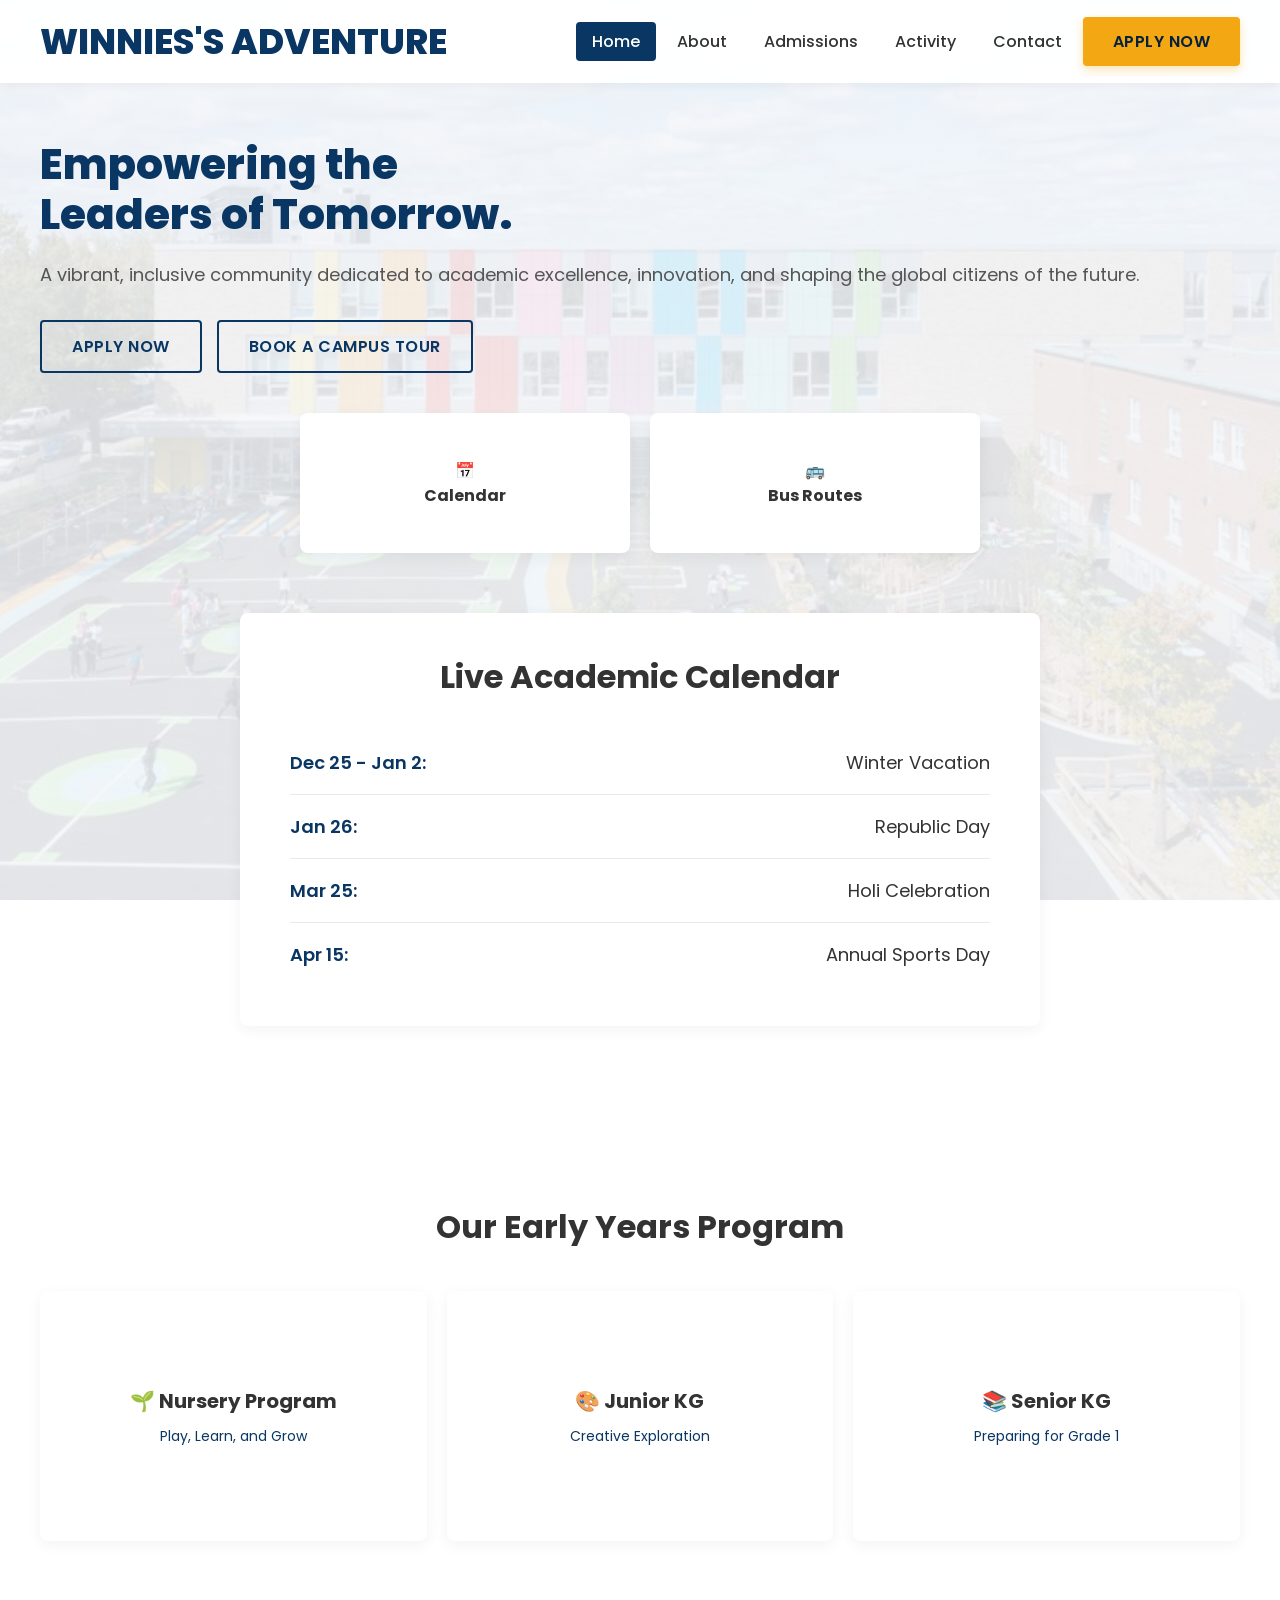
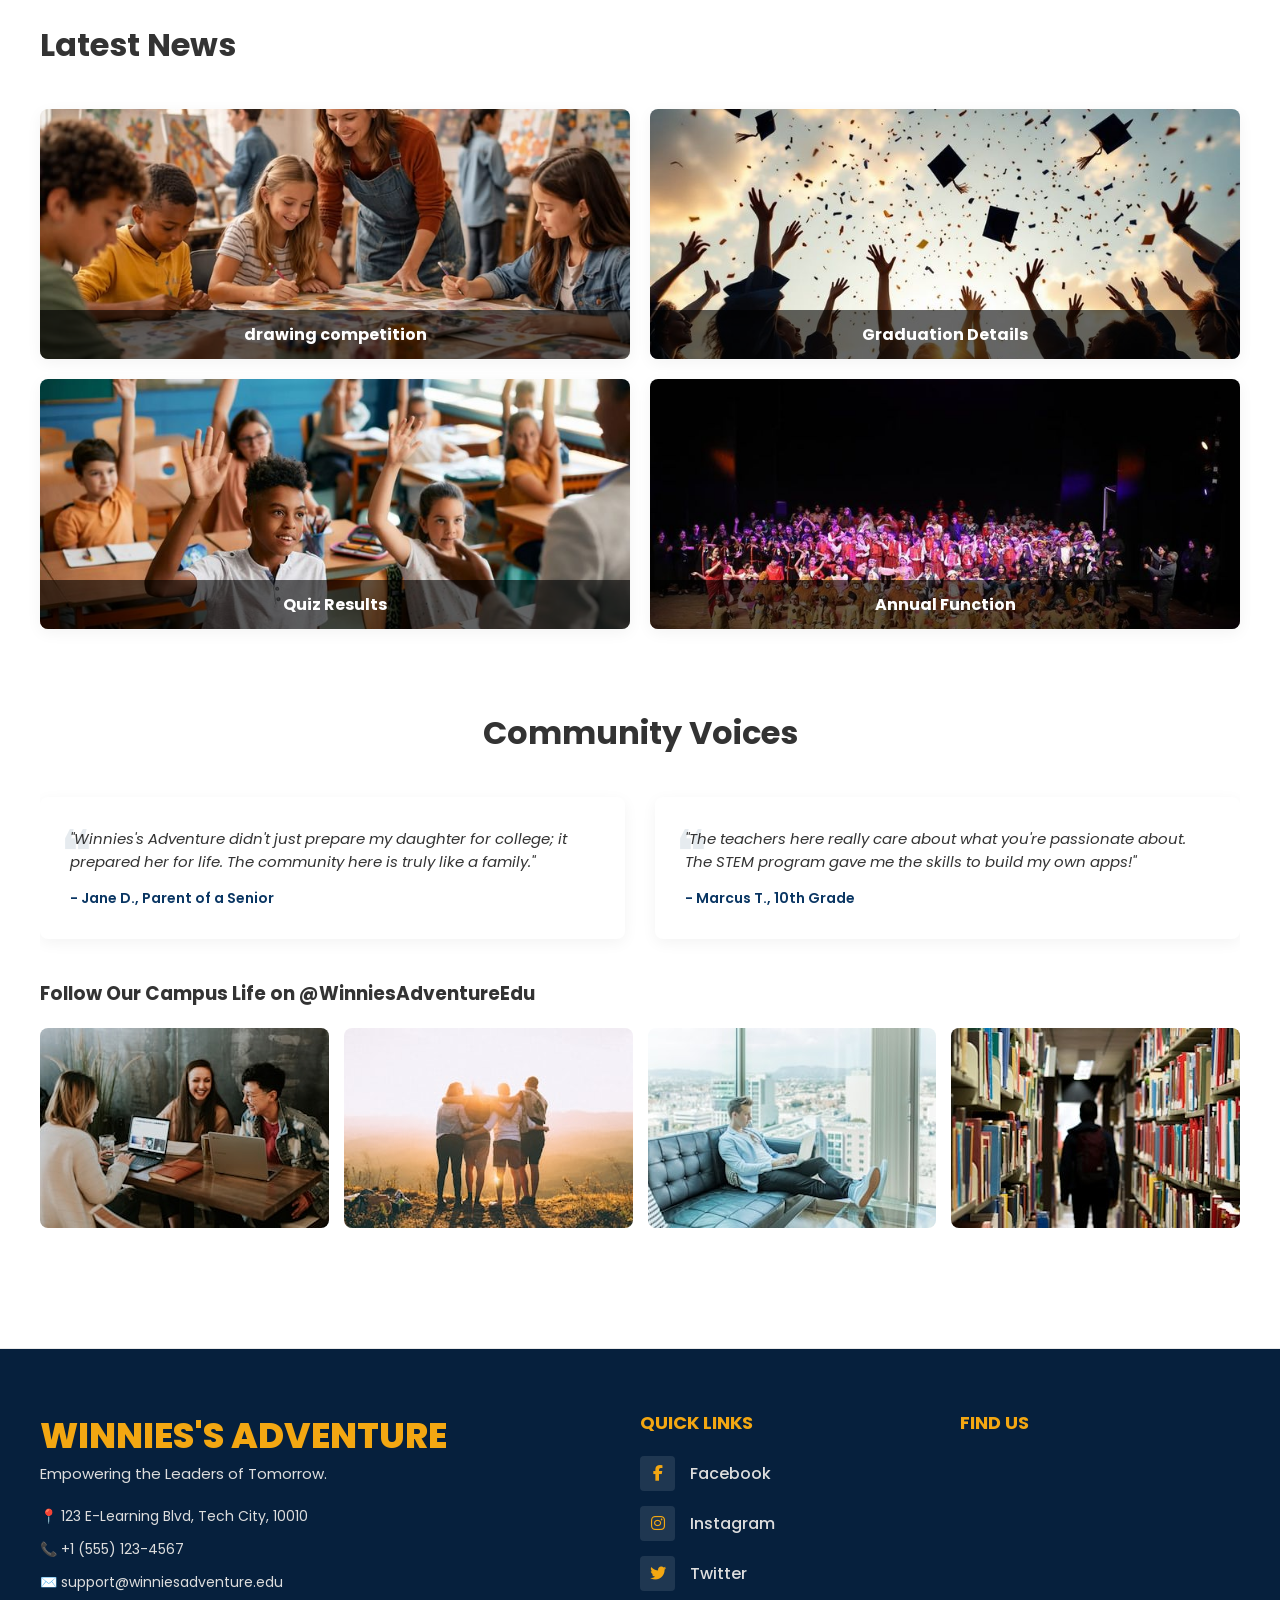
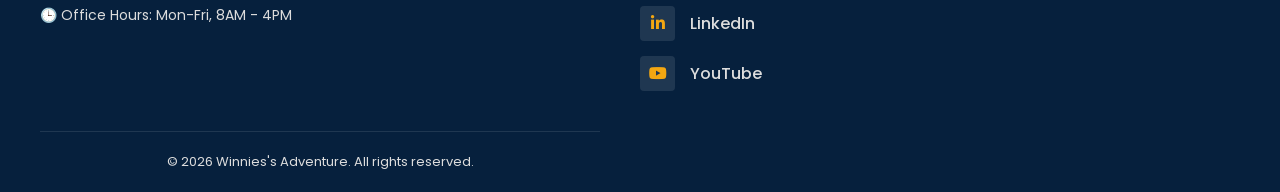
==== commit 68a5c109: "Add files via upload" ====
--- a/index.html
+++ b/index.html
@@ -34,7 +34,7 @@
     <main class="page-content">
         
         <section class="hero">
-            <div class="hero-content">
+            <div class="hero-content scroll-anim anim-fade-right">
                 
                 <br>
                 <br>
@@ -49,7 +49,7 @@
         </section>
 
         <section class="quick-links-section">
-            <div class="quick-links-grid">
+            <div class="quick-links-grid scroll-anim anim-fade-up delay-100">
                 
                 
                 <a href="#dynamic-info" onclick="swapInfo(event, 'view-calendar')" class="quick-link-card">
@@ -68,7 +68,7 @@
         
 
         <section id="dynamic-info" class="dynamic-info-section">
-            <div class="info-container">
+            <div class="info-container scroll-anim anim-zoom">
                 
                 <div id="view-calendar" class="info-panel active">
                     <h2 class="section-title center">Live Academic Calendar</h2>
@@ -88,15 +88,16 @@
         </section>
 
         <section class="programs-section">
-            <h2 class="section-title">Our Early Years Program</h2>
-            <div class="programs-grid">
+            <h2 class="section-title scroll-anim anim-fade-up">Our Early Years Program</h2>
+            <div class="programs-grid scroll-anim anim-fade-up delay-200">
                 <div class="flip-card">
                     <div class="flip-card-inner">
                         <div class="flip-card-front">
                             <h3>🌱 Nursery Program</h3>
                             <p>Play, Learn, and Grow</p>
                         </div>
-                        <div class="flip-card-back">
+                        <div class="flip-card-back" style="background: linear-gradient(rgba(10, 54, 99, 0.85), rgba(17, 75, 138, 0.85)), url('Images/Kids Play.jpg') center/cover;">
+                            
                             <p>A nurturing environment for your child's first steps into education, focusing on social skills, motor development, and curiosity through play.</p>
                         </div>
                     </div>
@@ -107,7 +108,7 @@
                             <h3>🎨 Junior KG</h3>
                             <p>Creative Exploration</p>
                         </div>
-                        <div class="flip-card-back">
+                        <div class="flip-card-back" style="background: linear-gradient(rgba(10, 54, 99, 0.85), rgba(17, 75, 138, 0.85)), url('Images/paint.jpg') center/cover;">
                             <p>Introducing foundational literacy and numeracy through fun activities, storytelling, and art to foster a genuine love for learning.</p>
                         </div>
                     </div>
@@ -118,7 +119,7 @@
                             <h3>📚 Senior KG</h3>
                             <p>Preparing for Grade 1</p>
                         </div>
-                        <div class="flip-card-back">
+                        <div class="flip-card-back" style="background: linear-gradient(rgba(10, 54, 99, 0.85), rgba(17, 75, 138, 0.85)), url('Images/books.jpg') center/cover;">
                             <p>Structured learning in language, math, and science, combined with collaborative play to ensure a smooth transition to primary school.</p>
                         </div>
                     </div>
@@ -127,15 +128,13 @@
         </section>
 
         <section class="news-events-section">
-           
-
-                <div class="news-col">
+                <div class="news-col scroll-anim anim-fade-left">
                     <h2 class="section-title" style="text-align: left;">Latest News</h2>
                     <div class="news-grid-small">
                         <div class="flip-card">
                             <div class="flip-card-inner">
                                 <div class="flip-card-front" style="padding: 0;">
-                            <img src="Images/download (1).jpg" style="position: absolute; top: 0; left: 0; width: 100%; height: 100%; object-fit: cover; z-index: 0;" alt="Science Fair">
+                            <img src="Images/drawing.jpg" style="position: absolute; top: 0; left: 0; width: 100%; height: 100%; object-fit: cover; z-index: 0;" alt="Science Fair">
                             <div style="position: absolute; bottom: 0; left: 0; width: 100%; background: rgba(0,0,0,0.6); color: white; padding: 12px 0; z-index: 1;">
                                         <h4 style="margin: 0; font-size: 16px; text-align: center;">drawing competition</h4>
                                     </div>
@@ -149,7 +148,7 @@
                         <div class="flip-card">
                             <div class="flip-card-inner">
                                 <div class="flip-card-front" style="padding: 0;">
-                            <img src="Images/download.jpg" style="position: absolute; top: 0; left: 0; width: 100%; height: 100%; object-fit: cover; z-index: 0;" alt="Graduation Details">
+                            <img src="Images/Graduation Day.jpg" style="position: absolute; top: 0; left: 0; width: 100%; height: 100%; object-fit: cover; z-index: 0;" alt="Graduation Details">
                             <div style="position: absolute; bottom: 0; left: 0; width: 100%; background: rgba(0,0,0,0.6); color: white; padding: 12px 0; z-index: 1;">
                                         <h4 style="margin: 0; font-size: 16px; text-align: center;">Graduation Details</h4>
                                     </div>
@@ -163,7 +162,7 @@
                         <div class="flip-card">
                             <div class="flip-card-inner">
                                 <div class="flip-card-front" style="padding: 0;">
-                            <img src="Images/download.jpg" style="position: absolute; top: 0; left: 0; width: 100%; height: 100%; object-fit: cover; z-index: 0;" alt="Quiz Results">
+                            <img src="Images/quiz .jpg" style="position: absolute; top: 0; left: 0; width: 100%; height: 100%; object-fit: cover; z-index: 0;" alt="Quiz Results">
                             <div style="position: absolute; bottom: 0; left: 0; width: 100%; background: rgba(0,0,0,0.6); color: white; padding: 12px 0; z-index: 1;">
                                         <h4 style="margin: 0; font-size: 16px; text-align: center;">Quiz Results</h4>
                                     </div>
@@ -177,23 +176,23 @@
                         <div class="flip-card">
                             <div class="flip-card-inner">
                                 <div class="flip-card-front" style="padding: 0;">
-                            <img src="Images/download.jpg" style="position: absolute; top: 0; left: 0; width: 100%; height: 100%; object-fit: cover; z-index: 0;" alt="Admission Information">
-                            <div style="position: absolute; bottom: 0; left: 0; width: 100%; background: rgba(0,0,0,0.6); color: white; padding: 12px 0; z-index: 1;">
-                                        <h4 style="margin: 0; font-size: 16px; text-align: center;">Admissions Info</h4>
-                                    </div>
-                                </div>
-                                <div class="flip-card-back">
-                                    <h4 style="margin-bottom: 10px; font-size: 18px;">New Admission Information</h4>
-                                    <p>Learn about our application process and deadlines for the upcoming academic year.</p>
-                                </div>
-                            </div>
-                        </div>
-                    </div>
-                </div>
-            </div>
-        </section>
-
-        <section id="student-life" class="social-proof-section">
+                            <img src="Images/annual.jpg" style="position: absolute; top: 0; left: 0; width: 100%; height: 100%; object-fit: cover; z-index: 0;" alt="Admission Information">
+                            <div style="position: absolute; bottom: 0; left: 0; width: 100%; background: rgba(0,0,0,0.6); color: white; padding: 12px 0; z-index: 1;">
+                                        <h4 style="margin: 0; font-size: 16px; text-align: center;">Annual Function</h4>
+                                    </div>
+                                </div>
+                                <div class="flip-card-back">
+                                    <h4 style="margin-bottom: 10px; font-size: 18px;">Annual Function</h4>
+                                    <p>Join us for our annual function celebrating student achievements and school spirit!</p>
+                                </div>
+                            </div>
+                        </div>
+                    </div>
+                </div>
+            </div>
+        </section>
+
+        <section id="student-life" class="social-proof-section scroll-anim anim-fade-up">
             <h2 class="section-title">Community Voices</h2>
             <div class="testimonials-grid">
                 <div class="testimonial-card">
--- a/style.css
+++ b/style.css
@@ -1,19 +1,42 @@
 /* === CSS VARIABLES === */
 :root {
-    --primary: #7C4DFF;
-    --secondary: #448AFF;
-    --primary-dark: #5e35b1;
-    --gradient: linear-gradient(135deg, var(--primary), var(--secondary));
-    --bg-color: #F8FAFF;
-    --text-dark: #2D3142;
-    --text-light: #6C757D;
+    --primary: #0A3663; /* Traditional Navy Blue */
+    --secondary: #F3A712; /* Golden Yellow */
+    --primary-dark: #06203D;
+    --gradient: linear-gradient(135deg, #0A3663, #114B8A);
+    --bg-color: #F5F7FA;
+    --text-dark: #333333;
+    --text-light: #555555;
     --white: #FFFFFF;
-    --shadow: 0 10px 30px rgba(124, 77, 255, 0.1);
-    --shadow-hover: 0 15px 40px rgba(124, 77, 255, 0.2);
+    --shadow: 0 4px 15px rgba(0, 0, 0, 0.05);
+    --shadow-hover: 0 8px 25px rgba(0, 0, 0, 0.15);
     --transition: all 0.3s ease;
+    --radius-sm: 4px;
+    --radius-md: 8px;
+    --radius-lg: 12px;
 }
 
 /* === GLOBAL STYLES & LAYOUT FIXES === */
+/* =========================================
+   GLOBAL THEME OVERRIDE FOR ACADEMIC LOOK 
+   ========================================= */
+.hero-img-container, .quick-links-grid > div, .quick-links-grid > a,
+.welcome-container, .stat-card, .flip-card-front, .flip-card-back,
+.event-card, .event-date, .news-card, .testimonial-card, .social-gallery img,
+.info-container, .bus-img-box, .bus-img-box img, .about-hero-image, .mv-card,
+.timeline-content, .stat-box, .cta-card, .principal-welcome, .principal-image,
+.activity-hero-images img, .activity-card, .spotlight-card, .spotlight-img,
+.event-item, .join-container, .modal-content, .contact-hero, .info-card, .calendar-card,
+.department-contacts, .map-grid, .map-embed iframe, .campus-map-download, .activity-hero-content,
+.inquiry-card, .inquiry-header, .custom-options-box,
+.qr-code-box img, .holiday-notice, .modal-logistics,
+.join-steps li {
+    border-radius: var(--radius-md) !important;
+}
+.btn, .filter-btn, .category-tag, .event-tag, .btn-save, .btn-reset {
+    border-radius: var(--radius-sm) !important;
+}
+
 * {
     margin: 0;
     padding: 0;
@@ -22,7 +45,7 @@
 }
 
 html, body {
-    background-color: var(--bg-color);
+    background-color: transparent;
     color: var(--text-dark);
     /* Strict overflow hiding prevents horizontal scrolling on mobile/iOS */
     overflow-x: hidden; 
@@ -38,6 +61,22 @@
     height: auto;
 }
 
+/* =========================================
+   GLOBAL DYNAMIC BACKGROUND
+   ========================================= */
+.global-bg {
+    position: fixed;
+    top: 0;
+    left: 0;
+    width: 100%;
+    height: 100vh;
+    z-index: -100;
+    background: linear-gradient(rgba(245, 247, 250, 0.88), rgba(245, 247, 250, 0.88)), url('Images/campus.jpg') center/cover no-repeat;
+    will-change: transform;
+    pointer-events: none;
+    transform-origin: center center;
+}
+
 a { text-decoration: none; color: inherit; }
 ul { list-style: none; }
 .mt-20 { margin-top: 20px; }
@@ -48,8 +87,10 @@
     align-items: center;
     justify-content: center;
     padding: 12px 30px;
-    border-radius: 50px;
-    font-weight: 500;
+    border-radius: var(--radius-sm);
+    font-weight: 600;
+    text-transform: uppercase;
+    letter-spacing: 0.5px;
     cursor: pointer;
     border: none;
     transition: var(--transition);
@@ -57,14 +98,16 @@
 }
 
 .btn-primary {
-    background: var(--gradient);
+    background: var(--secondary);
+    color: var(--primary-dark);
+    box-shadow: 0 4px 10px rgba(243, 167, 18, 0.3);
+}
+
+.btn-primary:hover {
+    background: var(--primary);
     color: var(--white);
-    box-shadow: 0 4px 15px rgba(124, 77, 255, 0.3);
-}
-
-.btn-primary:hover {
     transform: translateY(-3px);
-    box-shadow: 0 8px 25px rgba(124, 77, 255, 0.5);
+    box-shadow: 0 8px 20px rgba(10, 54, 99, 0.3);
 }
 
 .btn-outline {
@@ -121,21 +164,29 @@
 }
 
 .logo {
-    font-size: 24px;
-    font-weight: 700;
-    background: var(--gradient);
-    background-clip: text;
-    -webkit-background-clip: text;
-    -webkit-text-fill-color: transparent;
-}
-
-nav ul { display: flex; gap: 30px; align-items: center; }
-nav ul li a {
+    font-size: clamp(20px, 2vw + 10px, 48px);
+    font-weight: 800;
+    color: var(--primary);
+    text-transform: uppercase;
+    white-space: nowrap; /* Ensures the logo text never breaks into two lines */
+}
+
+nav ul { display: flex; gap: 5px; align-items: center; }
+nav ul li a:not(.btn) {
     font-weight: 500;
     color: var(--text-dark);
     transition: var(--transition);
-}
-nav ul li a:hover, nav ul li a.active-link { color: var(--primary); }
+    padding: 8px 16px;
+    border-radius: var(--radius-sm);
+}
+nav ul li a:not(.btn):hover { 
+    background-color: rgba(10, 54, 99, 0.08); /* Subtle hover box */
+    color: var(--primary); 
+}
+nav ul li a.active-link:not(.btn) { 
+    background-color: var(--primary); 
+    color: var(--white); 
+}
 
 .hamburger {
     display: none;
@@ -192,10 +243,8 @@
 .hero-content h1 {
     font-size: 48px; line-height: 1.2;
     margin-bottom: 20px;
-    background: var(--gradient);
-    background-clip: text;
-    -webkit-background-clip: text;
-    -webkit-text-fill-color: transparent;
+    color: var(--primary);
+    font-weight: 800;
 }
 .hero-content p {
     color: var(--text-light); font-size: 18px;
@@ -286,8 +335,7 @@
 }
 .stat-card h3 {
     font-size: 32px; margin-bottom: 5px;
-    background: var(--gradient);
-    background-clip: text; -webkit-background-clip: text; -webkit-text-fill-color: transparent;
+    color: var(--secondary);
 }
 .stat-card p { font-size: 13px; color: var(--text-dark); font-weight: 500; }
 
@@ -342,7 +390,7 @@
     background: #f8f9fa; /* Light grey background */
     border-radius: 15px;
     padding: 15px;
-    border-left: 5px solid var(--primary); /* Blue/Purple stripe on the left */
+    border-left: 5px solid var(--secondary); /* Accent stripe */
     transition: transform 0.2s ease, background 0.2s;
 }
 
@@ -432,7 +480,7 @@
 }
 .testimonial-card::before {
     content: "❝"; position: absolute; top: 10px; left: 20px;
-    font-size: 60px; color: rgba(124, 77, 255, 0.1);
+    font-size: 60px; color: rgba(10, 54, 99, 0.1);
 }
 .testimonial-card .quote { font-size: 15px; font-style: italic; color: var(--text-dark); margin-bottom: 15px; position: relative; z-index: 1;}
 .testimonial-card .author { font-weight: 600; color: var(--primary); font-size: 14px;}
@@ -449,29 +497,36 @@
 
 /* === 8. FOOTER EXPANDED === */
 .main-footer {
-    background: var(--white); padding: 60px 5% 20px 5%;
+    background: var(--primary-dark); padding: 60px 5% 20px 5%;
     border-top: 1px solid #EAEAEA; margin-top: auto; width: 100%;
+    color: var(--white);
+}
+.footer-logo {
+    color: var(--secondary) !important;
+    -webkit-text-fill-color: initial !important;
 }
 .footer-container {
     display: grid; grid-template-columns: 2fr 1fr 1fr; gap: 40px; margin-bottom: 40px;
     max-width: 1200px; margin: 0 auto;
 }
-.footer-col h3 { margin-bottom: 20px; color: var(--text-dark); font-size: 18px; }
-.footer-col p { color: var(--text-light); line-height: 1.6; font-size: 15px; }
-.footer-links li, .footer-contact li { margin-bottom: 12px; color: var(--text-light); font-size: 14px; }
+.footer-col h3 { margin-bottom: 20px; color: var(--secondary); font-size: 18px; text-transform: uppercase;}
+.footer-col p { color: #DDDDDD; line-height: 1.6; font-size: 15px; }
+.footer-links li, .footer-contact li { margin-bottom: 12px; color: #DDDDDD; font-size: 14px; }
 .footer-links li a:hover { color: var(--primary); padding-left: 5px; transition: var(--transition); }
 
 .map-container iframe { width: 100%; max-width: 100%; }
 
 .social-icons { display: flex; gap: 15px; }
 .social-icon {
-    width: 35px; height: 35px; border-radius: 50%;
-    background: var(--bg-color); display: flex; align-items: center; justify-content: center;
-    color: var(--primary); font-weight: bold; transition: var(--transition);
-}
-.social-icon:hover { background: var(--gradient); color: var(--white); transform: translateY(-3px); }
-
-.footer-bottom { text-align: center; padding-top: 20px; border-top: 1px solid #EAEAEA; color: var(--text-light); font-size: 13px; }
+    width: 35px; height: 35px; border-radius: var(--radius-sm);
+    background: rgba(255,255,255,0.1); display: flex; align-items: center; justify-content: center;
+    color: var(--secondary); font-weight: bold; transition: var(--transition);
+}
+.social-icon:hover { background: var(--secondary); color: var(--primary-dark); transform: translateY(-3px); }
+
+.footer-bottom { text-align: center; padding-top: 20px; border-top: 1px solid rgba(255,255,255,0.1); color: #DDDDDD; font-size: 13px; }
+.vertical-link { color: #DDDDDD !important; }
+.vertical-link:hover { color: var(--secondary) !important; }
 /* Make Quick Links / Social Icons stack line-by-line */
 .footer-column .social-icons,
 .quick-links .social-icons {
@@ -484,6 +539,18 @@
 /* =========================================
    📱 REDESIGNED MOBILE VIEW (THE FIX)
    ========================================= */
+
+/* STANDARD LAPTOPS & DESKTOPS (Up to 1440px) */
+@media (max-width: 1440px) {
+    .hero-content h1, .about-hero-content h1, .contact-hero-content h1, .apply-hero-content h1 { font-size: 42px; }
+    .hero-img-container { max-width: 450px; }
+    .quick-links-grid { gap: 20px; }
+    .quick-links-grid > div, .quick-links-grid > a { width: 330px !important; }
+    .spotlight-img { width: 100%; max-width: 550px; height: auto; }
+    .activity-hero-images { height: 400px; }
+    .img-main { height: 300px; }
+    .inquiry-card { max-width: 95%; }
+}
 
 /* TABLETS & SMALL LAPTOPS */
 @media (max-width: 1024px) {
@@ -507,34 +574,37 @@
     /* 2. Lock header size & Push main content down to fix the overlap */
     header { padding: 10px 5%; background: var(--white); }
     .main-nav { padding: 10px 0; }
-    .logo { font-size: 28px; }
     main { margin-top: 100px; } 
     
-    /* 3. Fix the Mobile Menu Dropdown */
+    /* 3. Fix the Mobile Menu Dropdown - Small Box Style */
     .hamburger { display: flex; }
     nav ul {
         position: absolute; 
         top: 100%; /* Forces menu to open exactly below header */
-        left: 0; 
-        width: 100%;
+        right: 0; 
+        width: 240px;
         background: var(--white); 
         flex-direction: column; 
         gap: 0;
-        box-shadow: 0 15px 25px rgba(0,0,0,0.1);
+        box-shadow: 0 15px 25px rgba(0,0,0,0.15);
         opacity: 0;
-        transform: translateY(-20px) scaleY(0.95);
-        transform-origin: top;
+        transform: translateY(-20px) scaleY(0.95) scaleX(0.95);
+        transform-origin: top right;
         visibility: hidden;
         transition: all 0.4s cubic-bezier(0.175, 0.885, 0.32, 1.275);
         box-sizing: border-box;
-        border-top: 1px solid #eee;
+        border-radius: 12px;
+        margin-top: 8px;
+        margin-right: 15px;
+        border: 1px solid #eee;
     }
     nav ul.show { 
         opacity: 1;
-        transform: translateY(0) scaleY(1);
+        transform: translateY(0) scaleY(1) scaleX(1);
         visibility: visible;
     }
-    nav ul li { width: 100%; text-align: center; opacity: 0; transform: translateY(-10px); transition: all 0.3s ease; }
+    nav ul li { width: 100%; text-align: left; opacity: 0; transform: translateY(-10px); transition: all 0.3s ease; border-bottom: 1px solid #f5f5f5; }
+    nav ul li:last-child { border-bottom: none; }
     nav ul.show li { opacity: 1; transform: translateY(0); }
     
     /* Staggered animation delays for menu links */
@@ -544,8 +614,9 @@
     nav ul.show li:nth-child(4) { transition-delay: 0.25s; }
     nav ul.show li:nth-child(5) { transition-delay: 0.3s; }
 
-    nav ul li a { display: block; padding: 18px; border-bottom: 1px solid #f5f5f5; font-size: 18px; font-weight: 600; color: var(--text-dark); }
-    nav ul li a:active { background: rgba(124, 77, 255, 0.05); color: var(--primary); }
+    nav ul li a:not(.btn) { display: block; padding: 14px 16px; font-size: 15px; font-weight: 600; color: var(--text-dark); border-radius: 0; }
+    nav ul li a:not(.btn):active { background: rgba(10, 54, 99, 0.08); color: var(--primary); }
+    nav ul li a.active-link:not(.btn) { background-color: rgba(10, 54, 99, 0.1); color: var(--primary); font-weight: 700; }
     #nav-menu li:last-child { display: none !important; } /* Hide 'Apply Now' button on mobile */
 
     /* 4. Downscale the Hero Section */
@@ -690,7 +761,13 @@
     display: flex; align-items: center; justify-content: space-between; gap: 60px;
     padding: 60px 0; margin-bottom: 80px;
 }
-.activity-hero-content { flex: 1; }
+.activity-hero-content { 
+    flex: 1; 
+    background: var(--white);
+    padding: 50px;
+    border-radius: 30px;
+    box-shadow: var(--shadow);
+}
 .activity-hero-content h1 { font-size: 64px; line-height: 1.1; margin-bottom: 25px; color: var(--text-dark); font-weight: 800; }
 .activity-hero-content p { font-size: 22px; color: var(--text-light); line-height: 1.6; }
 
@@ -703,8 +780,28 @@
 .img-sub-2 { width: 40%; height: 200px; top: 0; left: 10%; z-index: 1; opacity: 0.8; }
 
 /* Filter Controls */
-.section-header.center { text-align: center; margin-bottom: 50px; }
-.section-subtitle { font-size: 20px; color: var(--text-light); }
+.section-header.center { 
+    display: flex; 
+    flex-direction: column; 
+    align-items: center; 
+    gap: 15px; 
+    margin-bottom: 50px; 
+}
+.section-header.center .section-title { 
+    background: var(--white); 
+    padding: 15px 40px; 
+    border-radius: var(--radius-md); 
+    box-shadow: var(--shadow); 
+    margin-bottom: 0; 
+}
+.section-subtitle { 
+    background: var(--white); 
+    padding: 12px 30px; 
+    border-radius: var(--radius-md); 
+    box-shadow: var(--shadow); 
+    font-size: 20px; 
+    color: var(--text-light); 
+}
 
 .filter-controls {
     display: flex; justify-content: center; gap: 15px; flex-wrap: wrap;
@@ -762,7 +859,7 @@
 }
 .left-align { text-align: left; margin-bottom: 30px; font-size: 36px; }
 
-.spotlight-card {
+.spotlight-card, .calendar-card {
     background: var(--white); border-radius: 30px; padding: 40px;
     box-shadow: var(--shadow); display: flex; flex-direction: column; gap: 25px;
 }
@@ -852,6 +949,12 @@
 .mv-card h2 { font-size: 32px; color: var(--primary); margin-bottom: 15px; }
 
 /* Values */
+.values-container {
+    background: var(--white);
+    padding: 50px;
+    border-radius: 25px;
+    box-shadow: var(--shadow);
+}
 .values-grid { display: grid; grid-template-columns: repeat(4, 1fr); gap: 25px; }
 .value-item { text-align: center; padding: 20px 10px; }
 .value-icon { font-size: 40px; margin-bottom: 15px; }
@@ -1042,7 +1145,7 @@
 
 /* Blue Header Bar */
 .inquiry-header {
-    background-color: #4FB5FF; /* Matches the screenshot blue */
+    background-color: var(--primary); /* Navy */
     padding: 20px 30px;
     border-top-left-radius: 15px;
     border-top-right-radius: 15px;
@@ -1089,7 +1192,7 @@
 
 /* Custom Blue Select Boxes */
 .select-blue {
-    background-color: #4FB5FF !important;
+    background-color: var(--primary) !important;
     color: white !important;
     border: none !important;
     cursor: pointer;
@@ -1113,12 +1216,12 @@
     margin-bottom: 25px;
 }
 .btn-save {
-    background-color: #4FB5FF;
-    color: white;
+    background-color: var(--secondary);
+    color: var(--primary-dark);
     border-radius: 5px;
     padding: 12px 35px;
 }
-.btn-save:hover { background-color: #3AA0EA; transform: translateY(-5px); box-shadow: 0 5px 15px rgba(79, 181, 255, 0.3); }
+.btn-save:hover { background-color: var(--primary); color: white; transform: translateY(-5px); box-shadow: 0 5px 15px rgba(10, 54, 99, 0.3); }
 
 .btn-reset {
     background-color: #FF9800; /* Orange reset button */
@@ -1164,33 +1267,44 @@
    ========================================= */
 .dynamic-info-section {
     padding: 60px 5%;
-    background: var(--bg-color); /* Light background to separate it from the rest of the page */
+    background: transparent;
     margin-bottom: 80px;
 }
 .info-container {
     max-width: 800px; /* Increased width for calendar and bus route */
     margin: 0 auto;
-    background: var(--white);
-    padding: 40px 50px;
+    background: transparent;
+    padding: 0;
     border-radius: 30px;
-    box-shadow: var(--shadow);
+    box-shadow: none;
     min-height: 450px; /* Prevents the page from jumping up and down when content swaps */
 }
 .info-panel {
     display: none; /* Hides everything by default */
     animation: fadeIn 0.4s ease-out;
+    background: var(--white);
+    padding: 40px 50px;
+    border-radius: var(--radius-md);
+    box-shadow: var(--shadow);
 }
 .info-panel.active {
     display: block; /* Shows only the active panel */
 }
 .section-title.center { text-align: center; margin-bottom: 30px; }
 
-/* Calendar Styles */
-.holiday-list { list-style: none; padding: 0; }
+/* Calendar Styles (Full height, no scrolling) */
+.holiday-list { 
+    list-style: none; 
+    padding: 0; 
+    padding-right: 0; 
+}
 .holiday-list li { display: flex; justify-content: space-between; padding: 18px 0; border-bottom: 1px solid #EAEAEA; font-size: 18px; color: var(--text-dark); }
 .holiday-list li:last-child { border-bottom: none; }
 .holiday-list li strong { color: var(--primary); font-weight: 600; }
 
+/* Custom Scrollbar for Calendar Details - Not needed */
+/* Removed - calendar is no longer scrollable */
+
 /* Bus Image Styles */
 .bus-img-box { width: 100%; border-radius: 20px; overflow: hidden; box-shadow: 0 5px 15px rgba(0,0,0,0.1); }
 .bus-img-box img { width: 100%; height: auto; display: block; border-radius: 20px; }
@@ -1202,7 +1316,8 @@
 
 /* Mobile Fix for the container padding */
 @media (max-width: 768px) {
-    .info-container { padding: 30px 20px; }
+    .info-container { padding: 0; }
+    .info-panel { padding: 30px 20px; }
 }
 /* =========================================
    VERTICAL QUICK LINKS (Force Side-by-Side)
@@ -1323,17 +1438,17 @@
     .info-container, .bus-img-box, .bus-img-box img, .about-hero-image, .mv-card,
     .timeline-content, .stat-box, .cta-card, .principal-welcome, .principal-image,
     .activity-hero-images img, .activity-card, .spotlight-card, .spotlight-img,
-    .event-item, .join-container, .modal-content, .contact-hero, .info-card,
-    .department-contacts, .map-grid, .map-embed iframe, .campus-map-download,
+    .event-item, .join-container, .modal-content, .contact-hero, .info-card, .calendar-card,
+    .department-contacts, .map-grid, .map-embed iframe, .campus-map-download, .activity-hero-content,
     .inquiry-card, .inquiry-header, .custom-options-box,
     .qr-code-box img, .holiday-notice, .modal-logistics,
     .join-steps li {
-        border-radius: 15px !important;
+        border-radius: var(--radius-md) !important;
     }
 
     /* Keep pill shapes for buttons & tags */
     .btn, .filter-btn, .category-tag, .event-tag, .btn-save, .btn-reset {
-        border-radius: 50px !important;
+        border-radius: var(--radius-sm) !important;
     }
 
     /* 2. Compact Fonts for all major elements */
@@ -1359,7 +1474,7 @@
     }
     .hero { padding-bottom: 20px !important; margin-bottom: 30px !important; }
     .welcome-container, .info-card, .map-grid, .cta-card, .mv-card, .stat-box, 
-    .spotlight-card, .event-item, .join-container, .testimonial-card, .info-container, .principal-welcome {
+    .spotlight-card, .calendar-card, .event-item, .join-container, .testimonial-card, .info-container, .principal-welcome, .activity-hero-content {
         padding: 15px !important; margin-bottom: 20px !important; gap: 10px !important; width: 100% !important; box-sizing: border-box !important;
     }
     .news-card-content, .activity-card-content, .flip-card-front, .flip-card-back, .department-contacts, .campus-map-download {
@@ -1368,6 +1483,11 @@
     .flip-card { height: 200px !important; }
     .stat-card h3, .stat-box h3 { font-size: 26px !important; }
     .hero-img-container, .about-hero-image, .principal-image { min-height: 200px !important; height: auto !important; }
+    
+    /* Mobile fixes for Student Spotlight & Upcoming Events */
+    .spotlight-img { width: 100% !important; height: auto !important; max-height: 300px !important; }
+    .event-item { flex-direction: column !important; gap: 15px !important; }
+    .event-tag { position: static !important; display: inline-block !important; margin-bottom: 10px !important; }
     
     /* 4. Apply Form Compact Setup (Admissions Page) */
     .inquiry-card { margin-top: 0 !important; }
@@ -1380,4 +1500,109 @@
     .form-row { margin-bottom: 10px !important; }
     .form-actions { margin-top: 10px !important; gap: 10px !important; flex-direction: row !important; }
     .btn-save, .btn-reset { width: 50% !important; padding: 10px !important; font-size: 13px !important; }
+    
+    /* 5. Mobile Calendar & Dynamic Info Responsive */
+    .dynamic-info-section { padding: 30px 5% !important; margin-bottom: 40px !important; }
+    .info-container { max-width: 100% !important; min-height: auto !important; padding: 0 !important; }
+    .info-panel { padding: 15px !important; border-radius: 12px !important; box-shadow: 0 2px 10px rgba(0,0,0,0.08) !important; }
+    .holiday-list { padding-right: 0 !important; }
+    .holiday-list li { display: flex !important; flex-direction: column !important; padding: 12px 0 !important; border-bottom: 1px solid #f0f0f0 !important; font-size: 13px !important; }
+    .holiday-list li strong { margin-bottom: 4px !important; }
+}
+
+/* =========================================
+   SCROLL ANIMATIONS
+   ========================================= */
+.scroll-anim {
+    opacity: 0;
+    transition: all 0.8s cubic-bezier(0.165, 0.84, 0.44, 1);
+    will-change: opacity, transform;
+}
+
+.anim-fade-up { transform: translateY(40px); }
+.anim-fade-left { transform: translateX(-40px); }
+.anim-fade-right { transform: translateX(40px); }
+.anim-zoom { transform: scale(0.95); }
+
+.scroll-anim.visible {
+    opacity: 1;
+    transform: translate(0) scale(1);
+}
+
+.delay-100 { transition-delay: 0.1s; }
+.delay-200 { transition-delay: 0.2s; }
+.delay-300 { transition-delay: 0.3s; }
+
+/* =========================================
+   FIXED DESKTOP LAYOUT (Container Widths)
+   ========================================= */
+/* Small Laptops */
+@media (min-width: 1025px) {
+    .page-content, 
+    .main-nav, 
+    .top-bar-content, 
+    .footer-container {
+        width: 980px !important;
+        max-width: 100% !important;
+        padding-left: 0 !important;
+        padding-right: 0 !important;
+        margin: 0 auto !important;
+    }
+    .main-footer { padding-left: 0 !important; padding-right: 0 !important; }
+}
+
+/* Standard Desktops */
+@media (min-width: 1280px) {
+    .page-content, 
+    .main-nav, 
+    .top-bar-content, 
+    .footer-container {
+        width: 1200px !important;
+    }
+}
+
+/* Large Monitors (1440px+) */
+@media (min-width: 1440px) {
+    .page-content, 
+    .main-nav, 
+    .top-bar-content, 
+    .footer-container {
+        width: 1380px !important;
+    }
+}
+
+/* =========================================
+   4K ULTRA-WIDE MONITORS (2560px+)
+   ========================================= */
+@media (min-width: 2560px) {
+    .page-content, 
+    .main-nav, 
+    .top-bar-content, 
+    .footer-container {
+        width: 2200px !important; /* Exploit 4K width */
+    }
+    
+    /* Proportional Scaling for Large Screens */
+    .hero-content h1, .about-hero-content h1, .contact-hero-content h1, .apply-hero-content h1, .join-text h2 { font-size: 80px; }
+    .hero-content p, .about-hero-content p, .contact-hero-content p, .apply-hero-content p, .join-text p { font-size: 32px; line-height: 1.8; max-width: 1400px; margin-left: auto; margin-right: auto; }
+    .section-title { font-size: 56px; }
+    
+    .hero-img-container, .principal-image { max-width: 800px; min-height: 600px; }
+    .about-hero-image { height: 800px; }
+    .flip-card { height: 400px; }
+    .flip-card-front h3 { font-size: 36px; }
+    .flip-card-front p, .flip-card-back p { font-size: 22px; }
+    
+    .activity-hero-images { height: 800px; }
+    .img-main { height: 600px; }
+    .img-sub-1 { height: 450px; }
+    
+    .contact-hero { padding: 200px 50px; }
+    .map-embed { height: 600px; }
+    .btn { font-size: 20px; padding: 18px 40px; }
+    
+    .quick-links-grid > div, .quick-links-grid > a { width: 500px !important; height: 180px !important; }
+    .quick-links-grid .icon { font-size: 60px; }
+    .quick-links-grid h4 { font-size: 28px; }
+    .inquiry-card { max-width: 1800px; }
 }
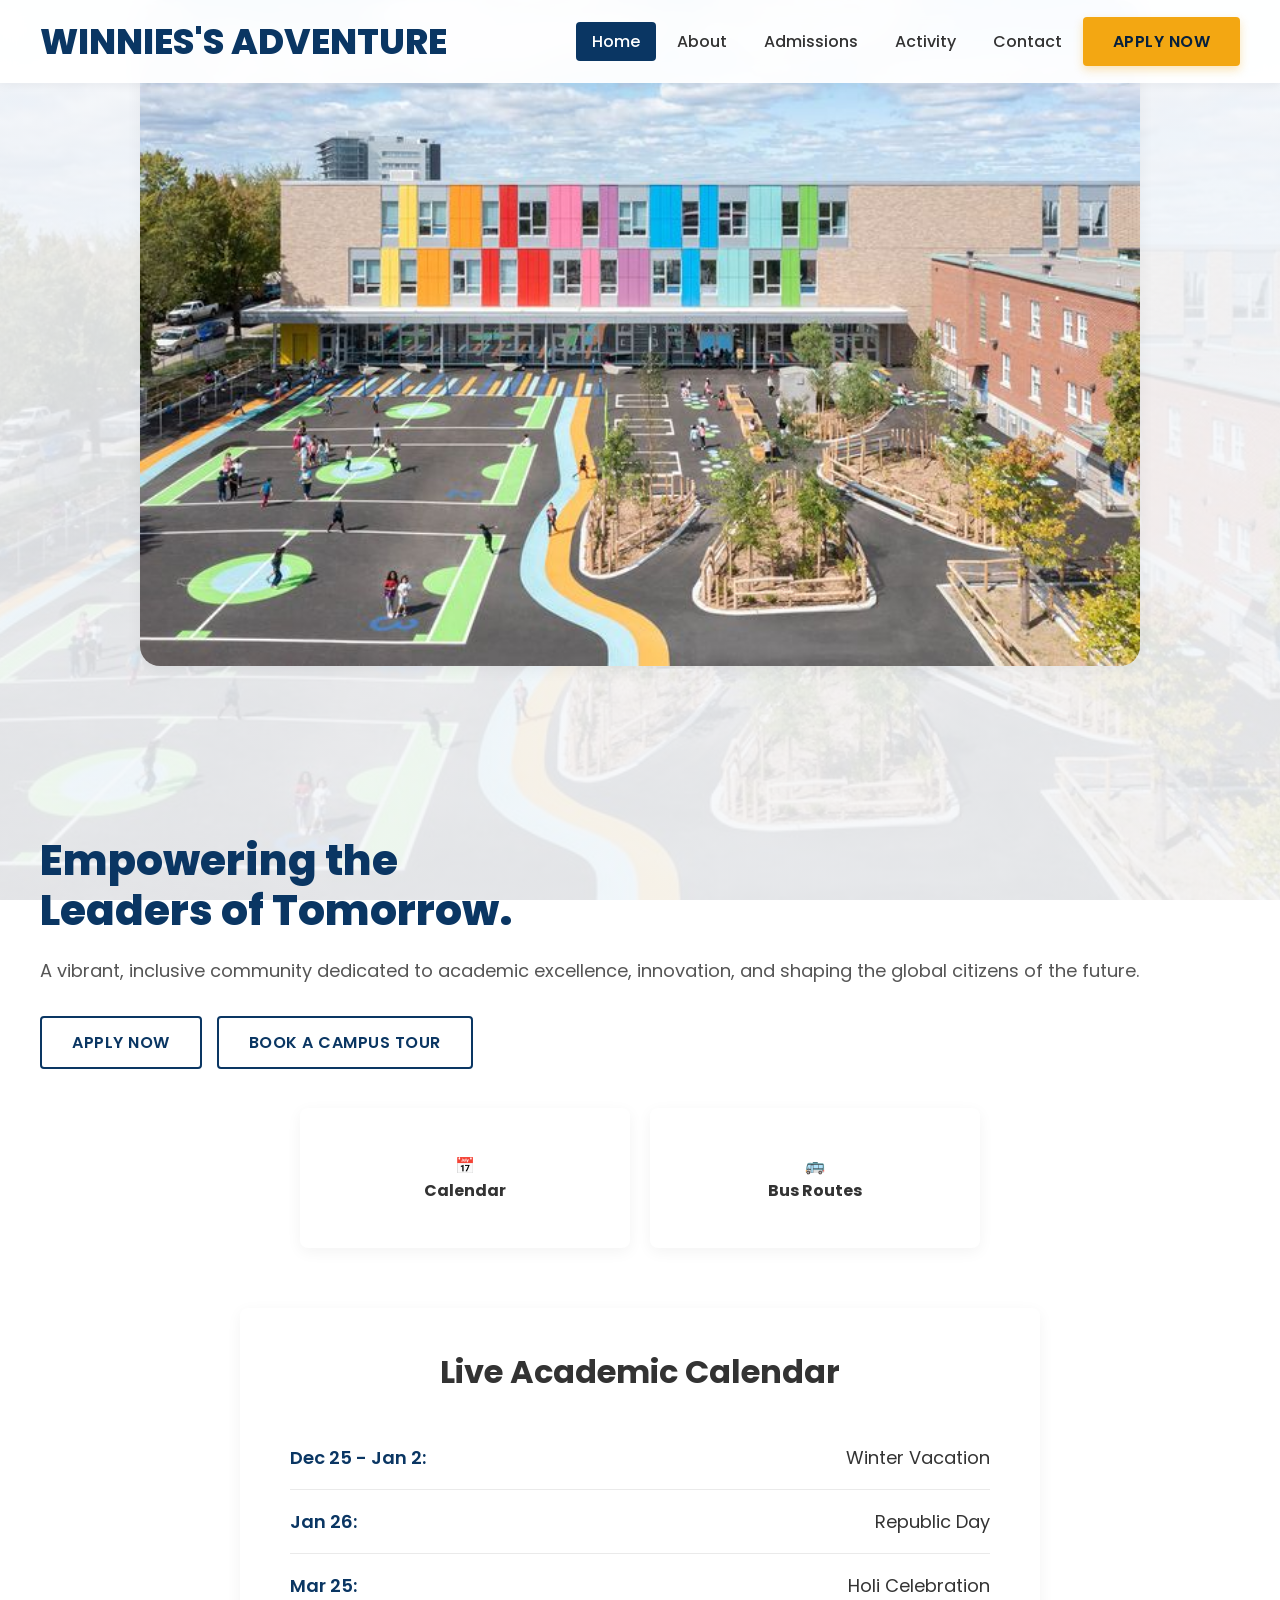
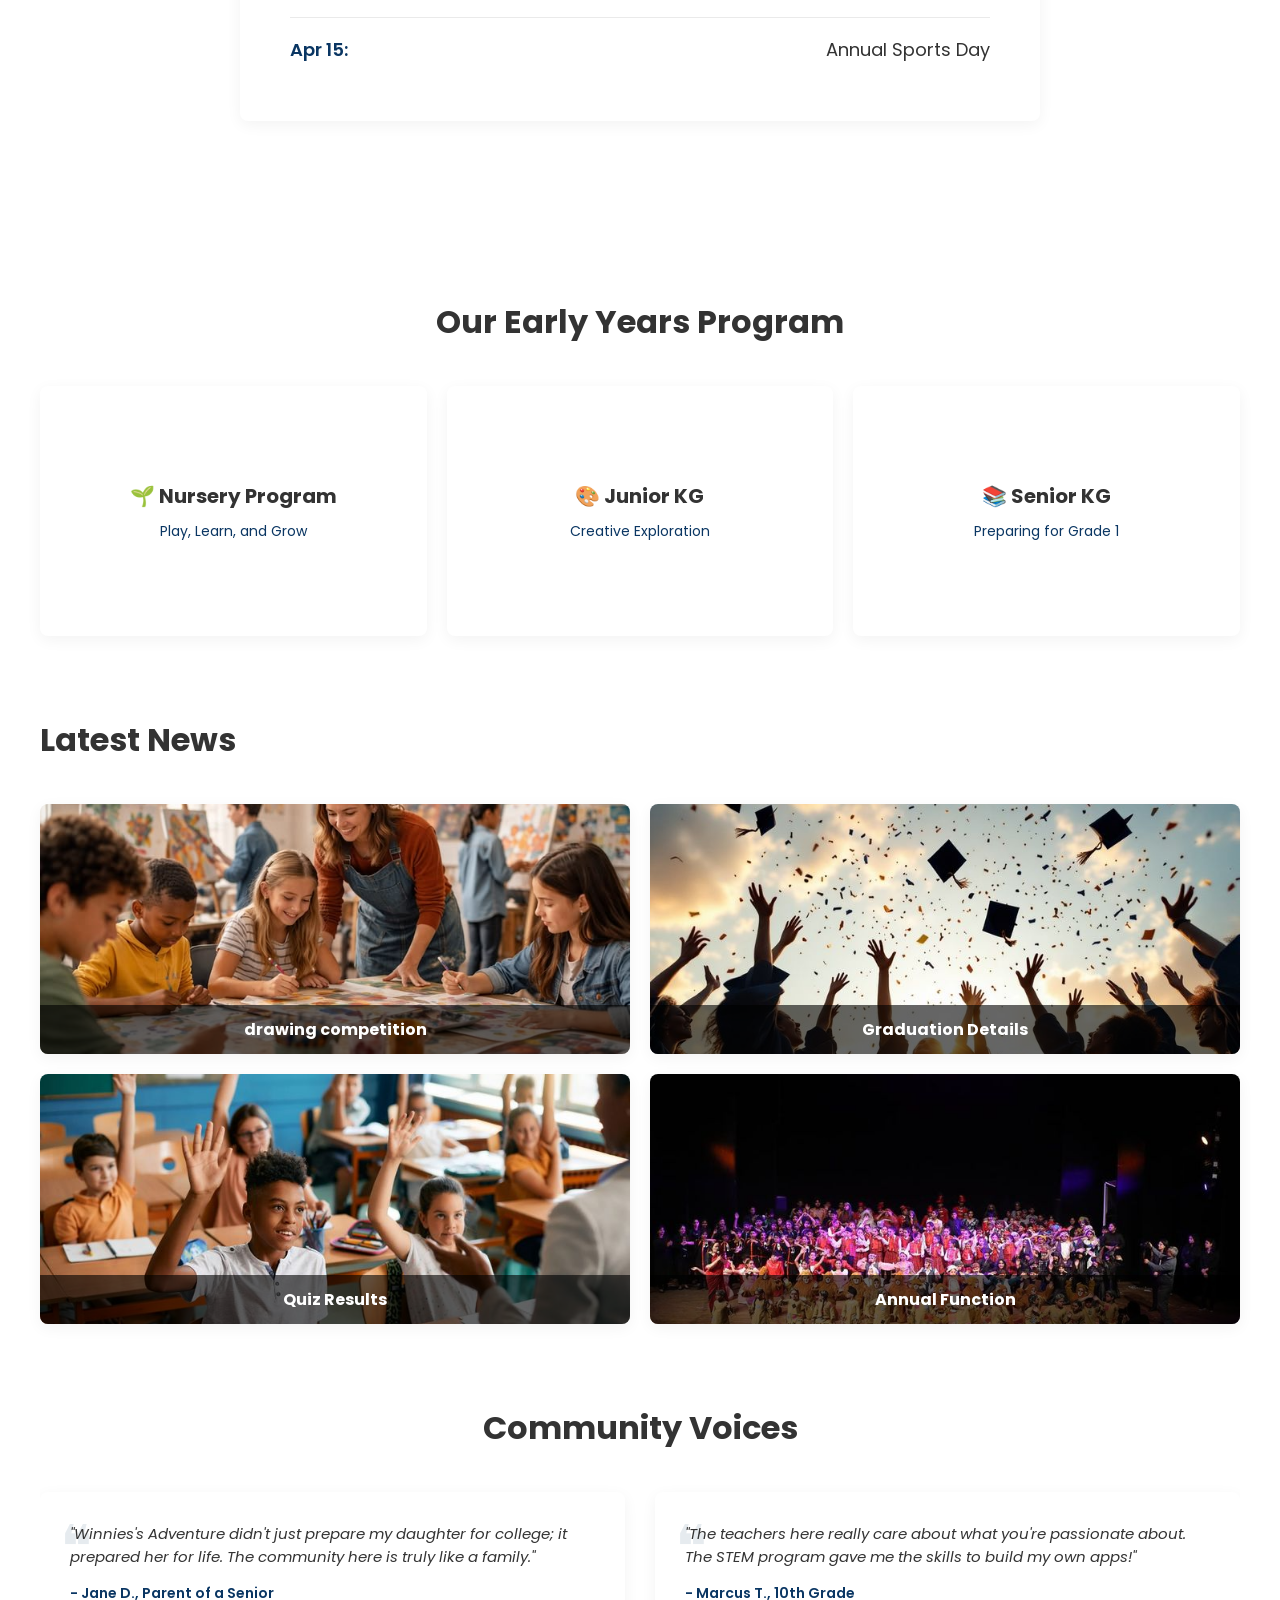
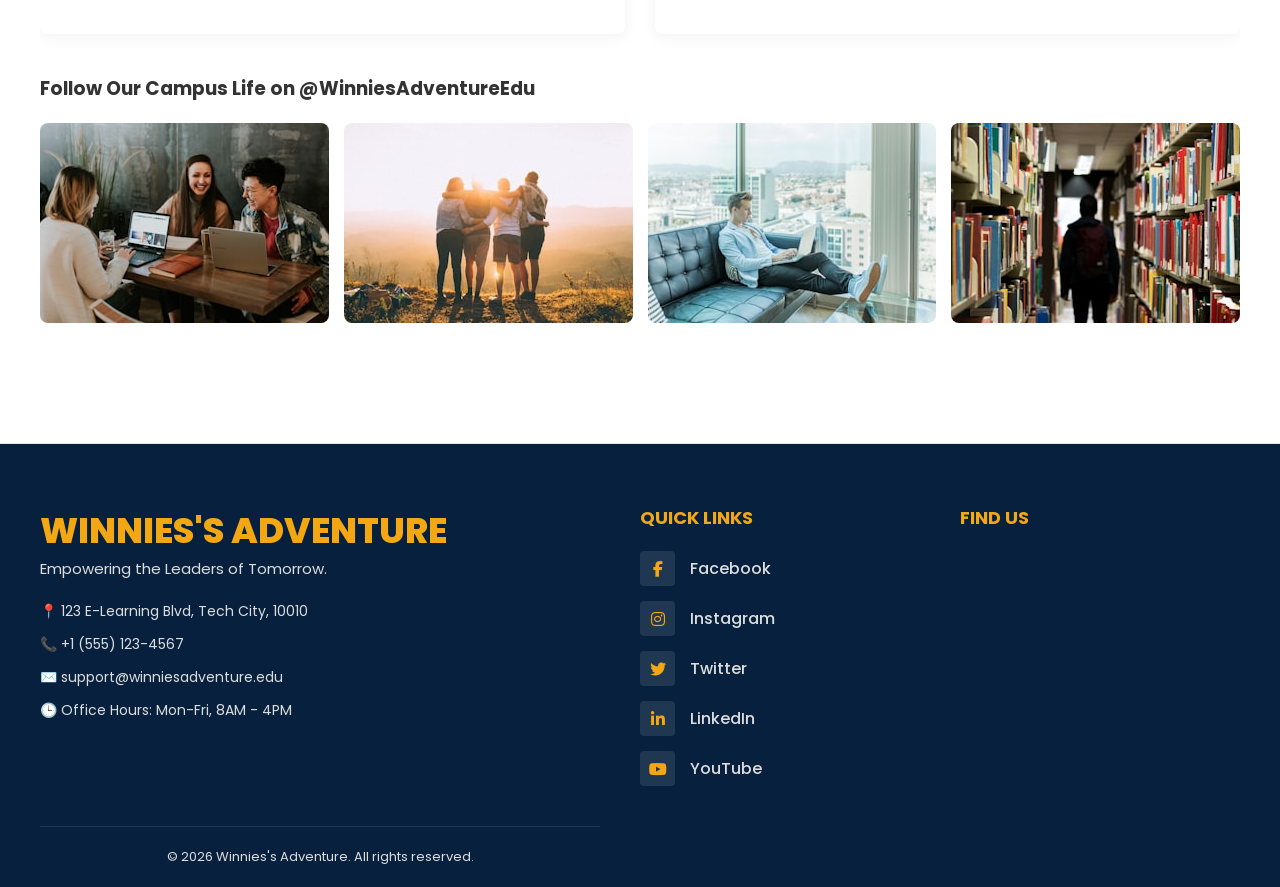
==== commit 55e57de6: "Restore index.html content Restored the original content of index.html after accidental deletion." ====
--- a/index.html
+++ b/index.html
@@ -33,8 +33,15 @@
 
     <main class="page-content">
         
+
+        <div style="display: flex; justify-content: center; width: 100%; margin-bottom: 30px;">
+            <img src="Images/campus.jpg" alt="School Campus" style="width: 100%; max-width: 1000px; border-radius: 20px; box-shadow: var(--shadow); object-fit: cover;">
+        </div>
+
+     
+        
         <section class="hero">
-            <div class="hero-content scroll-anim anim-fade-right">
+            <div class="hero-content scroll-anim anim-fade-up">
                 
                 <br>
                 <br>
@@ -46,6 +53,7 @@
                 </div>
             </div>
           
+            
         </section>
 
         <section class="quick-links-section">
@@ -90,7 +98,7 @@
         <section class="programs-section">
             <h2 class="section-title scroll-anim anim-fade-up">Our Early Years Program</h2>
             <div class="programs-grid scroll-anim anim-fade-up delay-200">
-                <div class="flip-card">
+                <div class="flip-card" onclick="this.classList.toggle('flipped')">
                     <div class="flip-card-inner">
                         <div class="flip-card-front">
                             <h3>🌱 Nursery Program</h3>
@@ -102,7 +110,7 @@
                         </div>
                     </div>
                 </div>
-                <div class="flip-card">
+                <div class="flip-card" onclick="this.classList.toggle('flipped')">
                     <div class="flip-card-inner">
                         <div class="flip-card-front">
                             <h3>🎨 Junior KG</h3>
@@ -113,7 +121,7 @@
                         </div>
                     </div>
                 </div>
-                <div class="flip-card">
+                <div class="flip-card" onclick="this.classList.toggle('flipped')">
                     <div class="flip-card-inner">
                         <div class="flip-card-front">
                             <h3>📚 Senior KG</h3>
@@ -131,7 +139,7 @@
                 <div class="news-col scroll-anim anim-fade-left">
                     <h2 class="section-title" style="text-align: left;">Latest News</h2>
                     <div class="news-grid-small">
-                        <div class="flip-card">
+                        <div class="flip-card" onclick="this.classList.toggle('flipped')">
                             <div class="flip-card-inner">
                                 <div class="flip-card-front" style="padding: 0;">
                             <img src="Images/drawing.jpg" style="position: absolute; top: 0; left: 0; width: 100%; height: 100%; object-fit: cover; z-index: 0;" alt="Science Fair">
@@ -139,13 +147,13 @@
                                         <h4 style="margin: 0; font-size: 16px; text-align: center;">drawing competition</h4>
                                     </div>
                                 </div>
-                                <div class="flip-card-back">
+                                <div class="flip-card-back" style="background: linear-gradient(rgba(10, 54, 99, 0.85), rgba(17, 75, 138, 0.85)), url('Images/drawing.jpg') center/cover;">
                                     <h4 style="margin-bottom: 10px; font-size: 18px;">Drawing Competition Results</h4>
                                     <p>These competitions provide a platform for primary school students to showcase their artistic talents and receive national-level recognition. They also offer prizes and certificates, which can boost students' confidence and motivation to continue their artistic pursuits .</p>
                                 </div>
                             </div>
                         </div>
-                        <div class="flip-card">
+                        <div class="flip-card" onclick="this.classList.toggle('flipped')">
                             <div class="flip-card-inner">
                                 <div class="flip-card-front" style="padding: 0;">
                             <img src="Images/Graduation Day.jpg" style="position: absolute; top: 0; left: 0; width: 100%; height: 100%; object-fit: cover; z-index: 0;" alt="Graduation Details">
@@ -153,13 +161,13 @@
                                         <h4 style="margin: 0; font-size: 16px; text-align: center;">Graduation Details</h4>
                                     </div>
                                 </div>
-                                <div class="flip-card-back">
+                                <div class="flip-card-back" style="background: linear-gradient(rgba(10, 54, 99, 0.85), rgba(17, 75, 138, 0.85)), url('Images/Graduation Day.jpg') center/cover;">
                                     <h4 style="margin-bottom: 10px; font-size: 18px;">Class of 2026 Graduation Details</h4>
                                     <p>Important information for seniors and families...</p>
                                 </div>
                             </div>
                         </div>
-                        <div class="flip-card">
+                        <div class="flip-card" onclick="this.classList.toggle('flipped')">
                             <div class="flip-card-inner">
                                 <div class="flip-card-front" style="padding: 0;">
                             <img src="Images/quiz .jpg" style="position: absolute; top: 0; left: 0; width: 100%; height: 100%; object-fit: cover; z-index: 0;" alt="Quiz Results">
@@ -167,13 +175,13 @@
                                         <h4 style="margin: 0; font-size: 16px; text-align: center;">Quiz Results</h4>
                                     </div>
                                 </div>
-                                <div class="flip-card-back">
+                                <div class="flip-card-back" style="background: linear-gradient(rgba(10, 54, 99, 0.85), rgba(17, 75, 138, 0.85)), url('Images/quiz .jpg') center/cover;">
                                     <h4 style="margin-bottom: 10px; font-size: 18px;">Quiz Results</h4>
                                     <p>Check out the latest quiz results and rankings...</p>
                                 </div>
                             </div>
                         </div>
-                        <div class="flip-card">
+                        <div class="flip-card" onclick="this.classList.toggle('flipped')">
                             <div class="flip-card-inner">
                                 <div class="flip-card-front" style="padding: 0;">
                             <img src="Images/annual.jpg" style="position: absolute; top: 0; left: 0; width: 100%; height: 100%; object-fit: cover; z-index: 0;" alt="Admission Information">
@@ -181,7 +189,7 @@
                                         <h4 style="margin: 0; font-size: 16px; text-align: center;">Annual Function</h4>
                                     </div>
                                 </div>
-                                <div class="flip-card-back">
+                                <div class="flip-card-back"style="background: linear-gradient(rgba(10, 54, 99, 0.85), rgba(17, 75, 138, 0.85)), url('Images/annual.jpg') center/cover;">
                                     <h4 style="margin-bottom: 10px; font-size: 18px;">Annual Function</h4>
                                     <p>Join us for our annual function celebrating student achievements and school spirit!</p>
                                 </div>
@@ -275,4 +283,4 @@
 
     <script src="script.js"></script>
 </body>
-</html>+</html>
--- a/style.css
+++ b/style.css
@@ -816,10 +816,12 @@
     background: var(--primary); color: var(--white); transform: translateY(-3px); box-shadow: 0 8px 20px rgba(124, 77, 255, 0.3);
 }
 
-/* Activity Cards */
-.activity-grid {
-    display: grid; grid-template-columns: repeat(auto-fill, minmax(350px, 1fr)); gap: 40px;
-    margin-bottom: 100px;
+/* Activity Gallery Section */
+.activity-gallery-section {
+    width: 100%;
+    max-width: 100%;
+    overflow-x: hidden;
+    box-sizing: border-box;
 }
 .activity-card {
     background: var(--white); border-radius: 25px; overflow: hidden;
@@ -846,6 +848,15 @@
 
 /* Hide filtered items */
 .filter-item.hide { display: none; }
+
+/* Activity Grid Layout */
+.activity-grid {
+    display: grid;
+    grid-template-columns: repeat(3, 1fr);
+    gap: 30px;
+    width: 100%;
+    box-sizing: border-box;
+}
 
 /* Split Section (Spotlight & Calendar) */
 /* Split Section (Stacked Vertically) */
@@ -1489,6 +1500,22 @@
     .event-item { flex-direction: column !important; gap: 15px !important; }
     .event-tag { position: static !important; display: inline-block !important; margin-bottom: 10px !important; }
     
+    /* Comprehensive Mobile fixes for Activity Section */
+    .activity-gallery-section { padding: 20px 15px !important; width: 100% !important; box-sizing: border-box !important; overflow: hidden !important; }
+    .section-header.center { margin-bottom: 30px !important; gap: 10px !important; width: 100% !important; }
+    .section-header.center .section-title { padding: 10px 20px !important; font-size: 22px !important; text-align: center; }
+    .section-subtitle { padding: 8px 15px !important; font-size: 14px !important; text-align: center; box-sizing: border-box !important; }
+    .filter-controls { margin-bottom: 30px !important; gap: 10px !important; padding: 0 !important; display: flex; flex-wrap: wrap; justify-content: center; }
+    .filter-btn { font-size: 12px !important; padding: 10px 15px !important; min-width: auto !important; }
+    .activity-grid { display: grid !important; grid-template-columns: 1fr !important; gap: 20px !important; margin-bottom: 40px !important; width: 100% !important; box-sizing: border-box !important; }
+    .activity-card { width: 100% !important; margin: 0 auto !important; box-sizing: border-box !important; overflow: hidden !important; }
+    .card-img-wrapper { height: 160px !important; width: 100% !important; }
+    .activity-card-content { padding: 15px !important; }
+    .activity-card-content h3 { font-size: 18px !important; margin-bottom: 8px !important; }
+    .activity-card-content p { font-size: 13px !important; line-height: 1.4 !important; }
+    .category-tag { font-size: 10px !important; padding: 4px 8px !important; top: 10px !important; right: 10px !important; }
+    .btn-text { font-size: 14px !important; }
+    
     /* 4. Apply Form Compact Setup (Admissions Page) */
     .inquiry-card { margin-top: 0 !important; }
     .inquiry-header { padding: 10px !important; border-bottom-left-radius: 0 !important; border-bottom-right-radius: 0 !important; }
@@ -1508,6 +1535,24 @@
     .holiday-list { padding-right: 0 !important; }
     .holiday-list li { display: flex !important; flex-direction: column !important; padding: 12px 0 !important; border-bottom: 1px solid #f0f0f0 !important; font-size: 13px !important; }
     .holiday-list li strong { margin-bottom: 4px !important; }
+    
+    /* 6. Form Select Dropdown Mobile Fixes */
+    .custom-option { padding: 10px 15px !important; font-size: 11px !important; }
+    .custom-select-trigger span { font-size: 11px !important; }
+    
+    /* 7. Modal Mobile Fixes */
+    .modal-content { width: 95% !important; max-height: 90vh !important; overflow-y: auto !important; margin: 0 auto !important; }
+    .modal-header { padding: 20px !important; }
+    .modal-tag { font-size: 11px !important; padding: 4px 10px !important; margin-bottom: 10px !important; }
+    .modal-header h2 { font-size: 22px !important; margin-bottom: 5px !important; }
+    .close-modal { top: 15px !important; right: 15px !important; font-size: 28px !important; z-index: 100 !important; }
+    .modal-body { padding: 20px !important; }
+    .modal-body h4 { font-size: 16px !important; margin-bottom: 10px !important; }
+    .modal-info-grid { grid-template-columns: 1fr !important; gap: 20px !important; }
+    .modal-logistics { padding: 15px !important; }
+    .modal-achievements { margin-top: 15px !important; }
+    .modal-achievements li { font-size: 12px !important; margin-bottom: 8px !important; }
+    .modal-footer { padding: 15px 20px !important; }
 }
 
 /* =========================================
@@ -1605,4 +1650,4 @@
     .quick-links-grid .icon { font-size: 60px; }
     .quick-links-grid h4 { font-size: 28px; }
     .inquiry-card { max-width: 1800px; }
-}+}
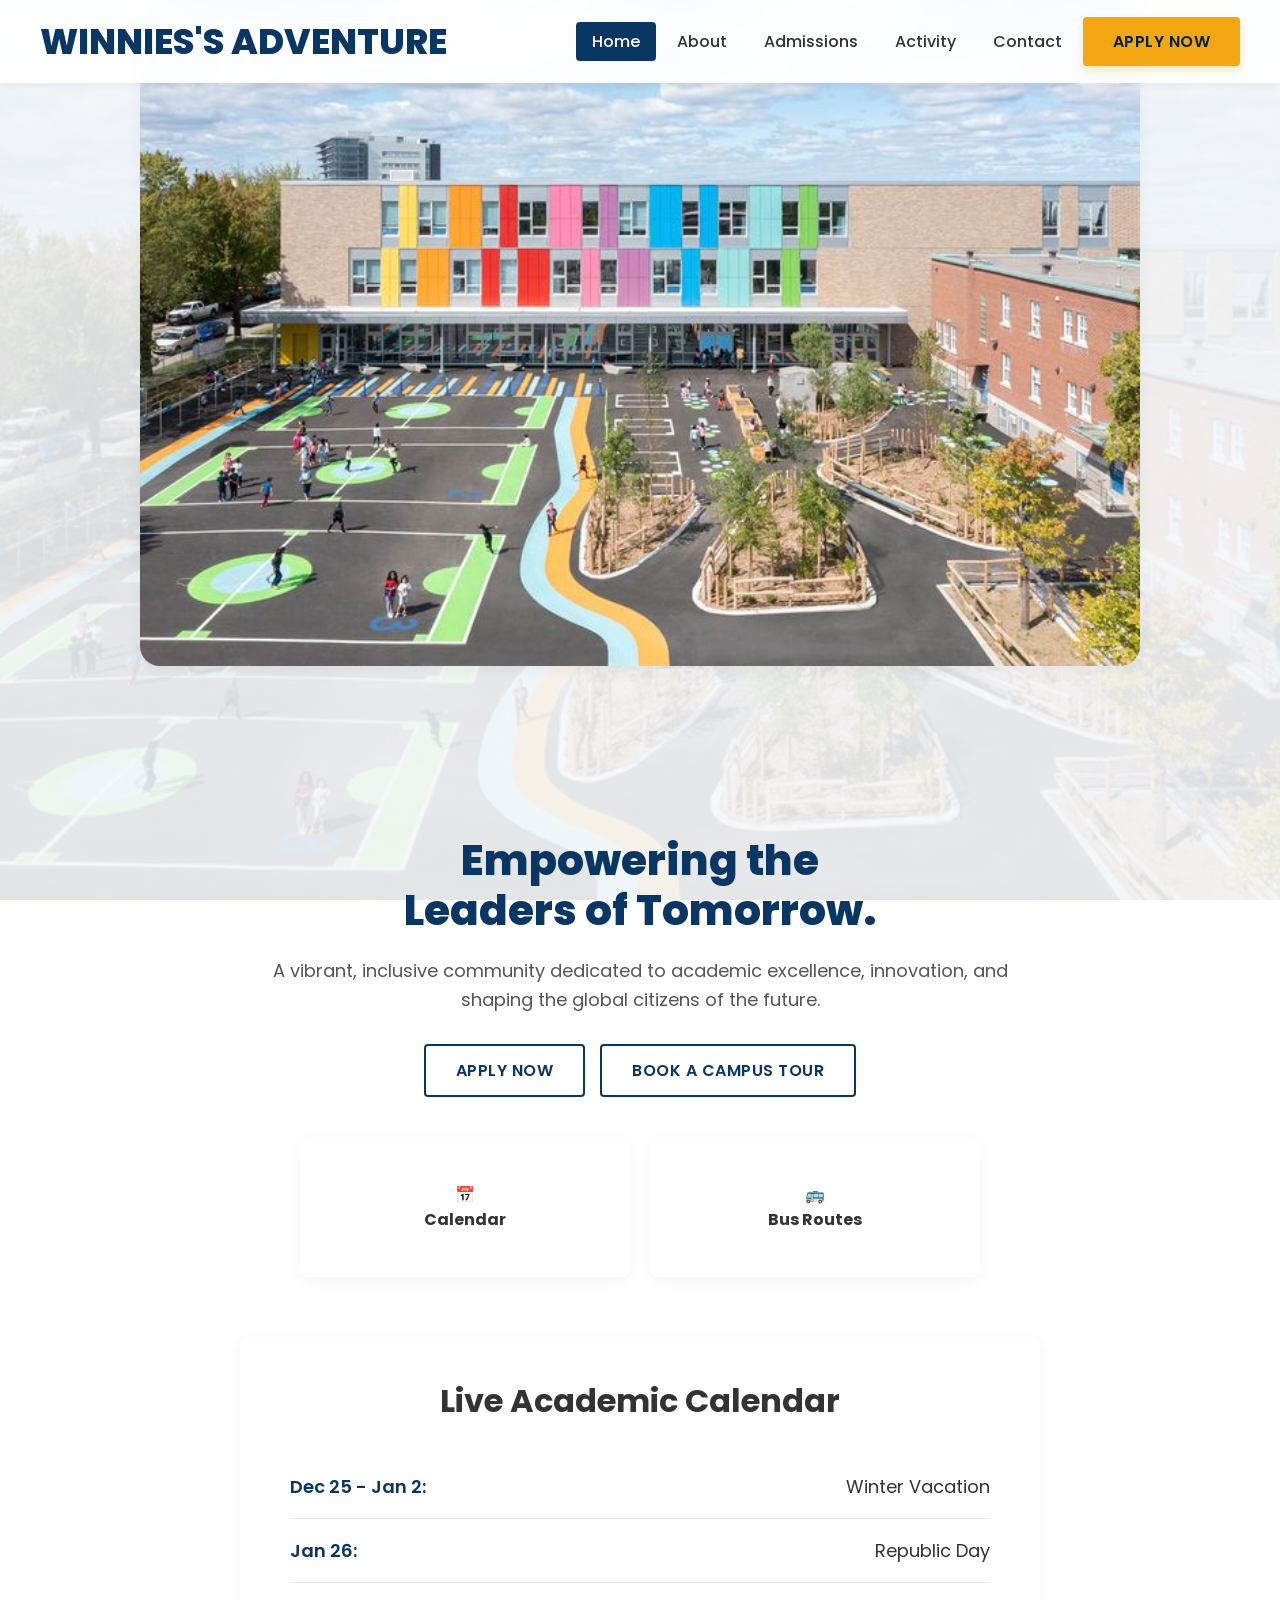
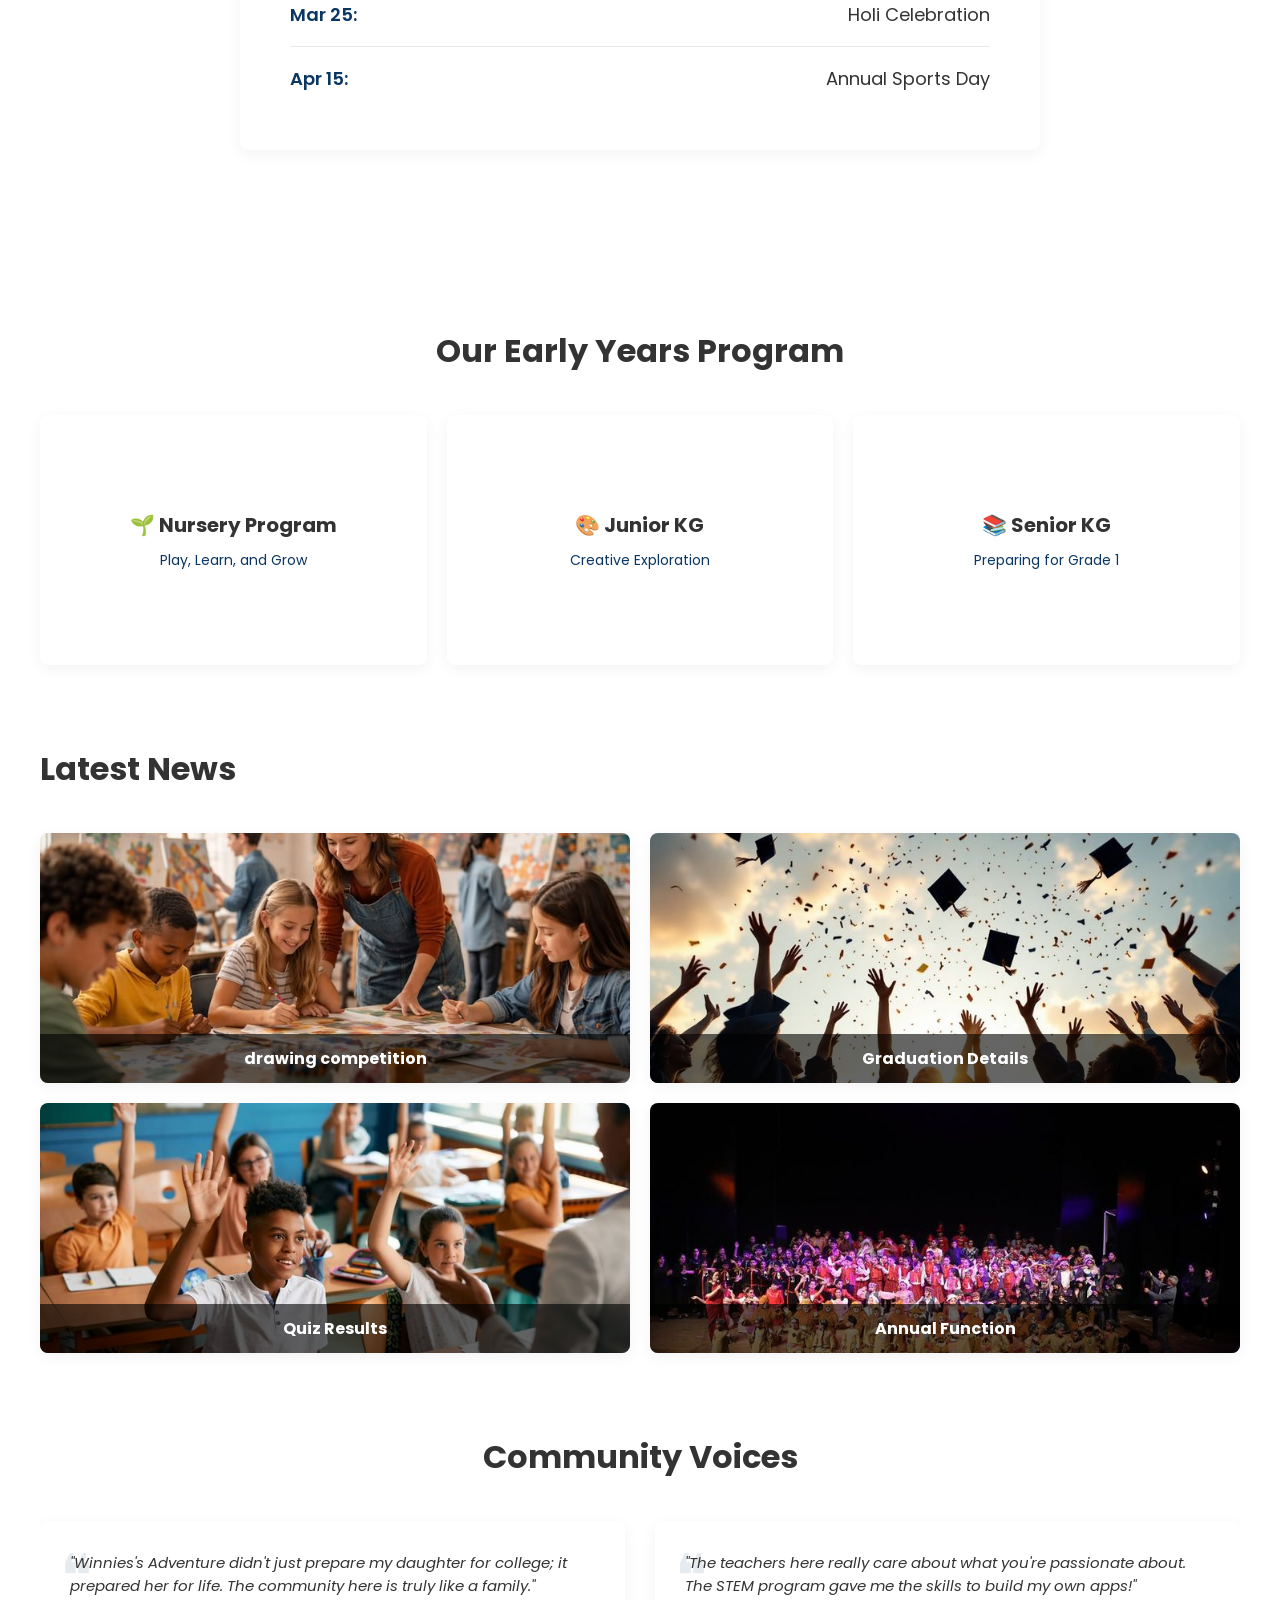
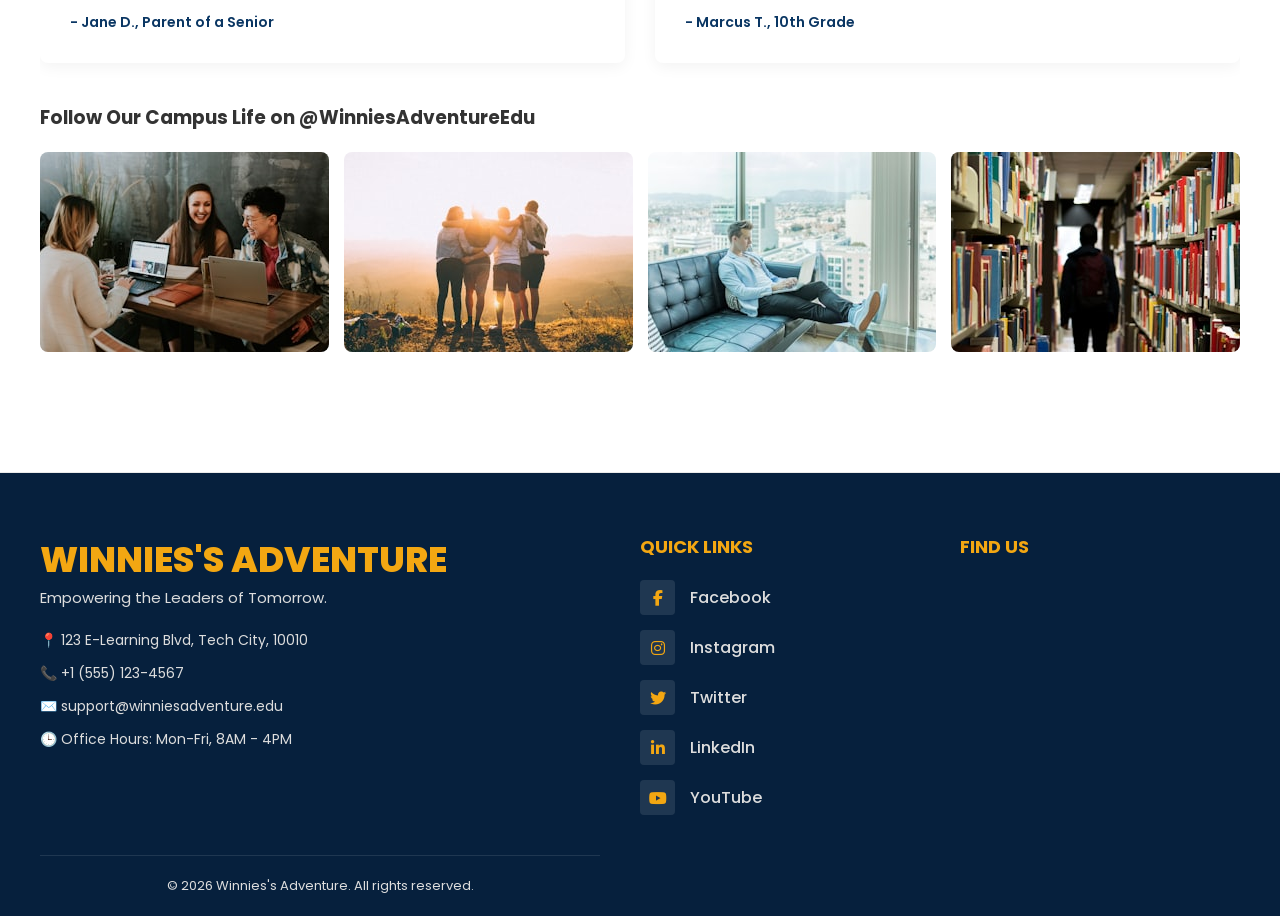
==== commit 06377d41: "Add files via upload" ====
--- a/index.html
+++ b/index.html
@@ -283,4 +283,4 @@
 
     <script src="script.js"></script>
 </body>
-</html>
+</html>
--- a/style.css
+++ b/style.css
@@ -231,7 +231,8 @@
 .hero {
     display: flex;
     align-items: center;
-    justify-content: space-between;
+    justify-content: center;
+    text-align: center;
     min-height: auto;
     padding-top: 90px;
     position: relative;
@@ -249,8 +250,11 @@
 .hero-content p {
     color: var(--text-light); font-size: 18px;
     margin-bottom: 30px; line-height: 1.6;
-}
-.hero-buttons { display: flex; gap: 15px; flex-wrap: wrap; }
+    max-width: 800px;
+    margin-left: auto;
+    margin-right: auto;
+}
+.hero-buttons { display: flex; justify-content: center; gap: 15px; flex-wrap: wrap; }
 .hero-image { flex: 1; display: flex; justify-content: center; width: 100%; }
 
 .hero-img-container {
@@ -347,13 +351,17 @@
     background-color: transparent;
     height: 250px;
     perspective: 1000px;
+    cursor: pointer;
 }
 .flip-card-inner {
     position: relative; width: 100%; height: 100%;
     text-align: center; transition: transform 0.6s;
     transform-style: preserve-3d;
 }
-.flip-card:hover .flip-card-inner { transform: rotateY(180deg); }
+@media (hover: hover) {
+    .flip-card:hover .flip-card-inner { transform: rotateY(180deg); }
+}
+.flip-card.flipped .flip-card-inner { transform: rotateY(180deg); }
 .flip-card-front, .flip-card-back {
     position: absolute; width: 100%; height: 100%;
     -webkit-backface-visibility: hidden; backface-visibility: hidden;
@@ -471,6 +479,20 @@
 .read-more { color: var(--primary); font-weight: 600; font-size: 14px; display: inline-block; }
 .read-more:hover { text-decoration: underline; }
 
+/* Flip cards on click for latest news & programs */
+.flip-card.news-flip-card:not(.flipped):hover .flip-card-inner,
+.flip-card.program-flip-card:not(.flipped):hover .flip-card-inner {
+    transform: none;
+}
+.flip-card.news-flip-card.flipped .flip-card-inner,
+.flip-card.program-flip-card.flipped .flip-card-inner {
+    transform: rotateY(180deg);
+}
+.flip-card.news-flip-card,
+.flip-card.program-flip-card {
+    cursor: pointer;
+}
+
 /* === 7. SOCIAL PROOF === */
 .social-proof-section { margin-bottom: 80px; width: 100%; overflow: hidden; }
 .testimonials-grid { display: grid; grid-template-columns: 1fr 1fr; gap: 30px; margin-bottom: 40px; }
@@ -558,7 +580,8 @@
     .news-events-container { grid-template-columns: 1fr; }
     .programs-grid { grid-template-columns: repeat(2, 1fr); }
     .social-gallery { grid-template-columns: repeat(2, 1fr); }
-    .hero { flex-direction: column; text-align: center; }
+    .hero, .activity-hero { flex-direction: column; text-align: center; }
+    .activity-hero-images { width: 100%; height: 400px; margin-top: 30px; }
     .hero-content h1 { font-size: 56px; }
     .hero-content p { max-width: 100%; }
     .hero-buttons { justify-content: center; }
@@ -767,38 +790,38 @@
     padding: 50px;
     border-radius: 30px;
     box-shadow: var(--shadow);
+    min-width: 0;
 }
 .activity-hero-content h1 { font-size: 64px; line-height: 1.1; margin-bottom: 25px; color: var(--text-dark); font-weight: 800; }
 .activity-hero-content p { font-size: 22px; color: var(--text-light); line-height: 1.6; }
 
 .activity-hero-images {
     flex: 1; position: relative; height: 500px;
+    min-width: 0;
 }
 .activity-hero-images img { border-radius: 20px; box-shadow: var(--shadow); position: absolute; object-fit: cover; }
 .img-main { width: 70%; height: 350px; right: 0; top: 50px; z-index: 2; }
-.img-sub-1 { width: 50%; height: 250px; left: 0; bottom: 0; z-index: 3; border: 10px solid var(--bg-color); }
-.img-sub-2 { width: 40%; height: 200px; top: 0; left: 10%; z-index: 1; opacity: 0.8; }
+.img-sub-2 { width: 40%; height: 200px; top: 0; left: -5%; z-index: 3; border: 0px solid var(--bg-color); }
 
 /* Filter Controls */
 .section-header.center { 
     display: flex; 
     flex-direction: column; 
     align-items: center; 
-    gap: 15px; 
-    margin-bottom: 50px; 
-}
-.section-header.center .section-title { 
+    gap: 10px; 
+    margin-bottom: 50px;
     background: var(--white); 
-    padding: 15px 40px; 
+    padding: 30px 50px; 
     border-radius: var(--radius-md); 
     box-shadow: var(--shadow); 
+    max-width: fit-content;
+    margin-left: auto;
+    margin-right: auto;
+}
+.section-header.center .section-title { 
     margin-bottom: 0; 
 }
 .section-subtitle { 
-    background: var(--white); 
-    padding: 12px 30px; 
-    border-radius: var(--radius-md); 
-    box-shadow: var(--shadow); 
     font-size: 20px; 
     color: var(--text-light); 
 }
@@ -1495,6 +1518,12 @@
     .stat-card h3, .stat-box h3 { font-size: 26px !important; }
     .hero-img-container, .about-hero-image, .principal-image { min-height: 200px !important; height: auto !important; }
     
+    /* Mobile fixes for Activity Hero Images */
+    .activity-hero { flex-direction: column !important; text-align: center !important; margin-bottom: 100px !important; padding-bottom: 20px !important; }
+    .activity-hero-images { height: 260px !important; width: 100% !important; margin-top: 30px !important; margin-bottom: 120px !important; display: block !important; }
+    .img-main { height: 200px !important; width: 85% !important; right: 0 !important; top: 20px !important; }
+    .img-sub-1, .img-sub-2 { height: 130px !important; width: 55% !important; left: 0 !important; top: 0 !important; bottom: auto !important; z-index: 3 !important; }
+
     /* Mobile fixes for Student Spotlight & Upcoming Events */
     .spotlight-img { width: 100% !important; height: auto !important; max-height: 300px !important; }
     .event-item { flex-direction: column !important; gap: 15px !important; }
@@ -1650,4 +1679,4 @@
     .quick-links-grid .icon { font-size: 60px; }
     .quick-links-grid h4 { font-size: 28px; }
     .inquiry-card { max-width: 1800px; }
-}
+}
